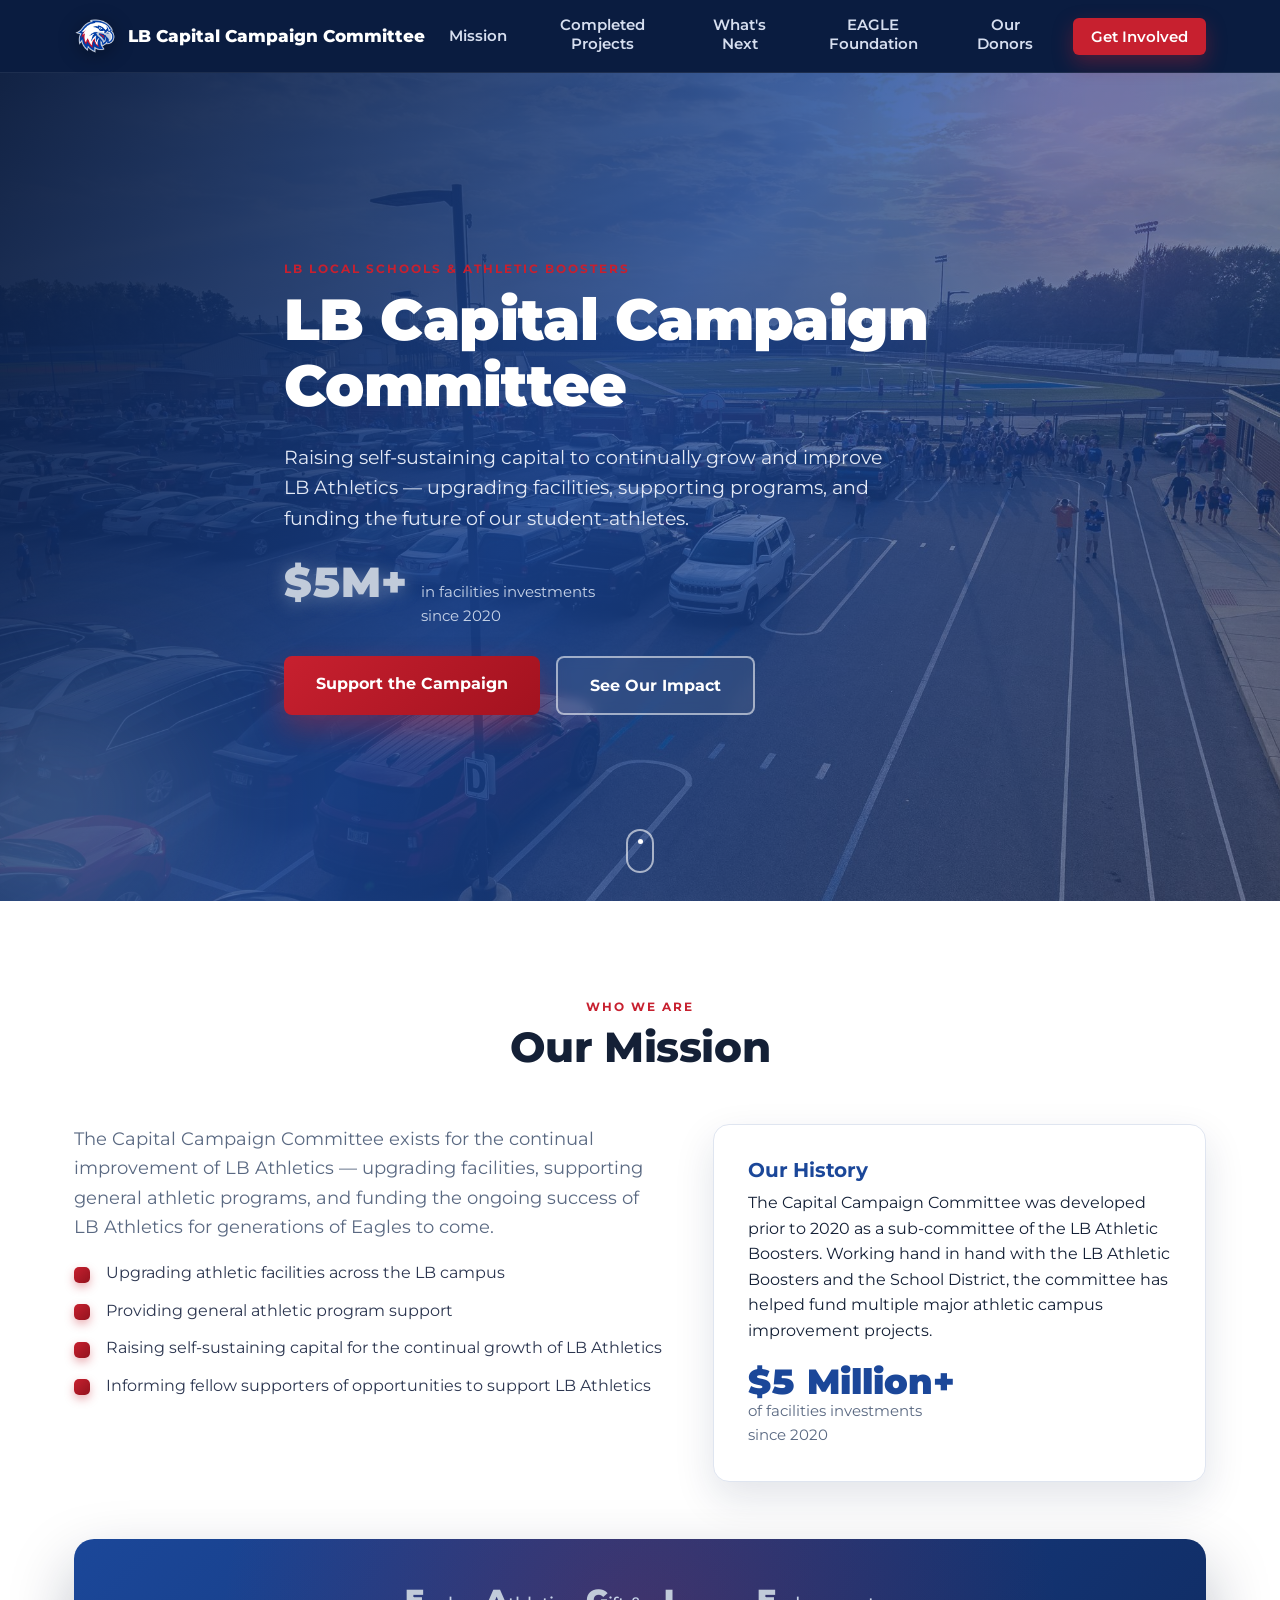
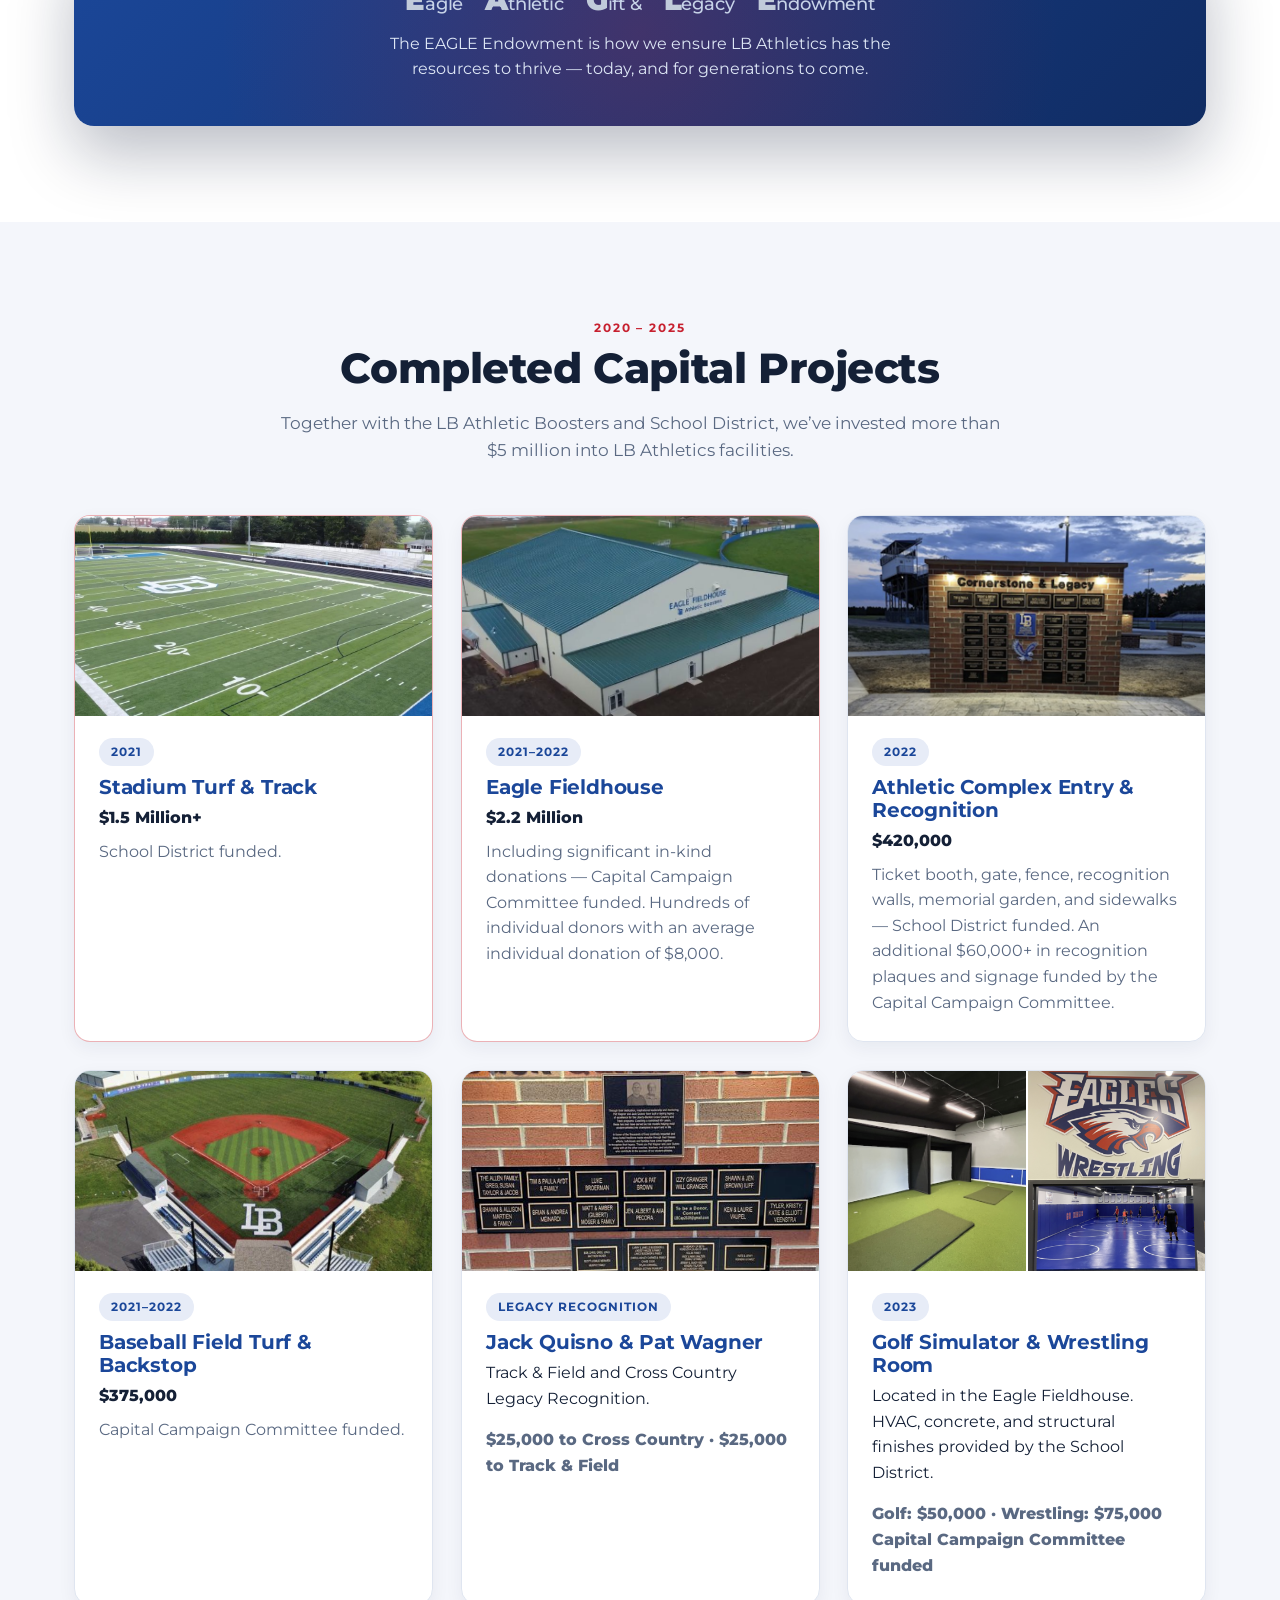
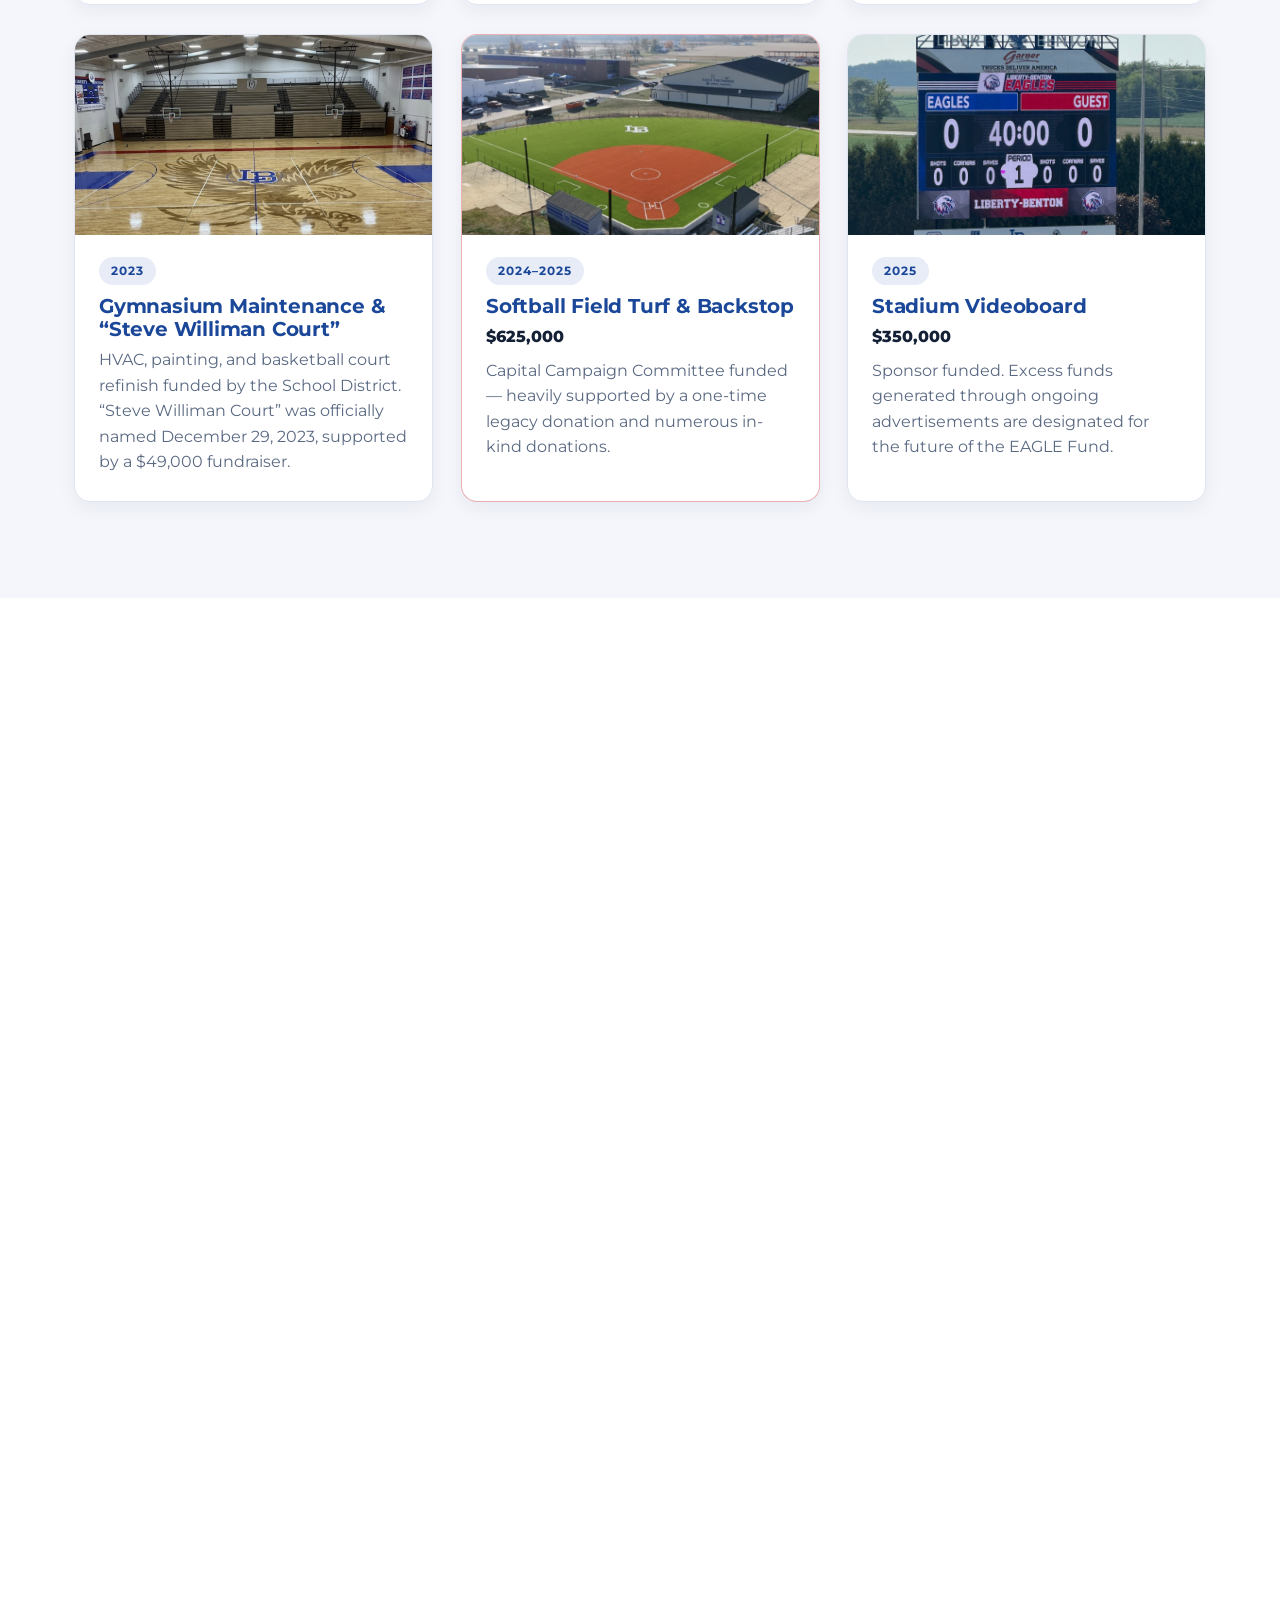
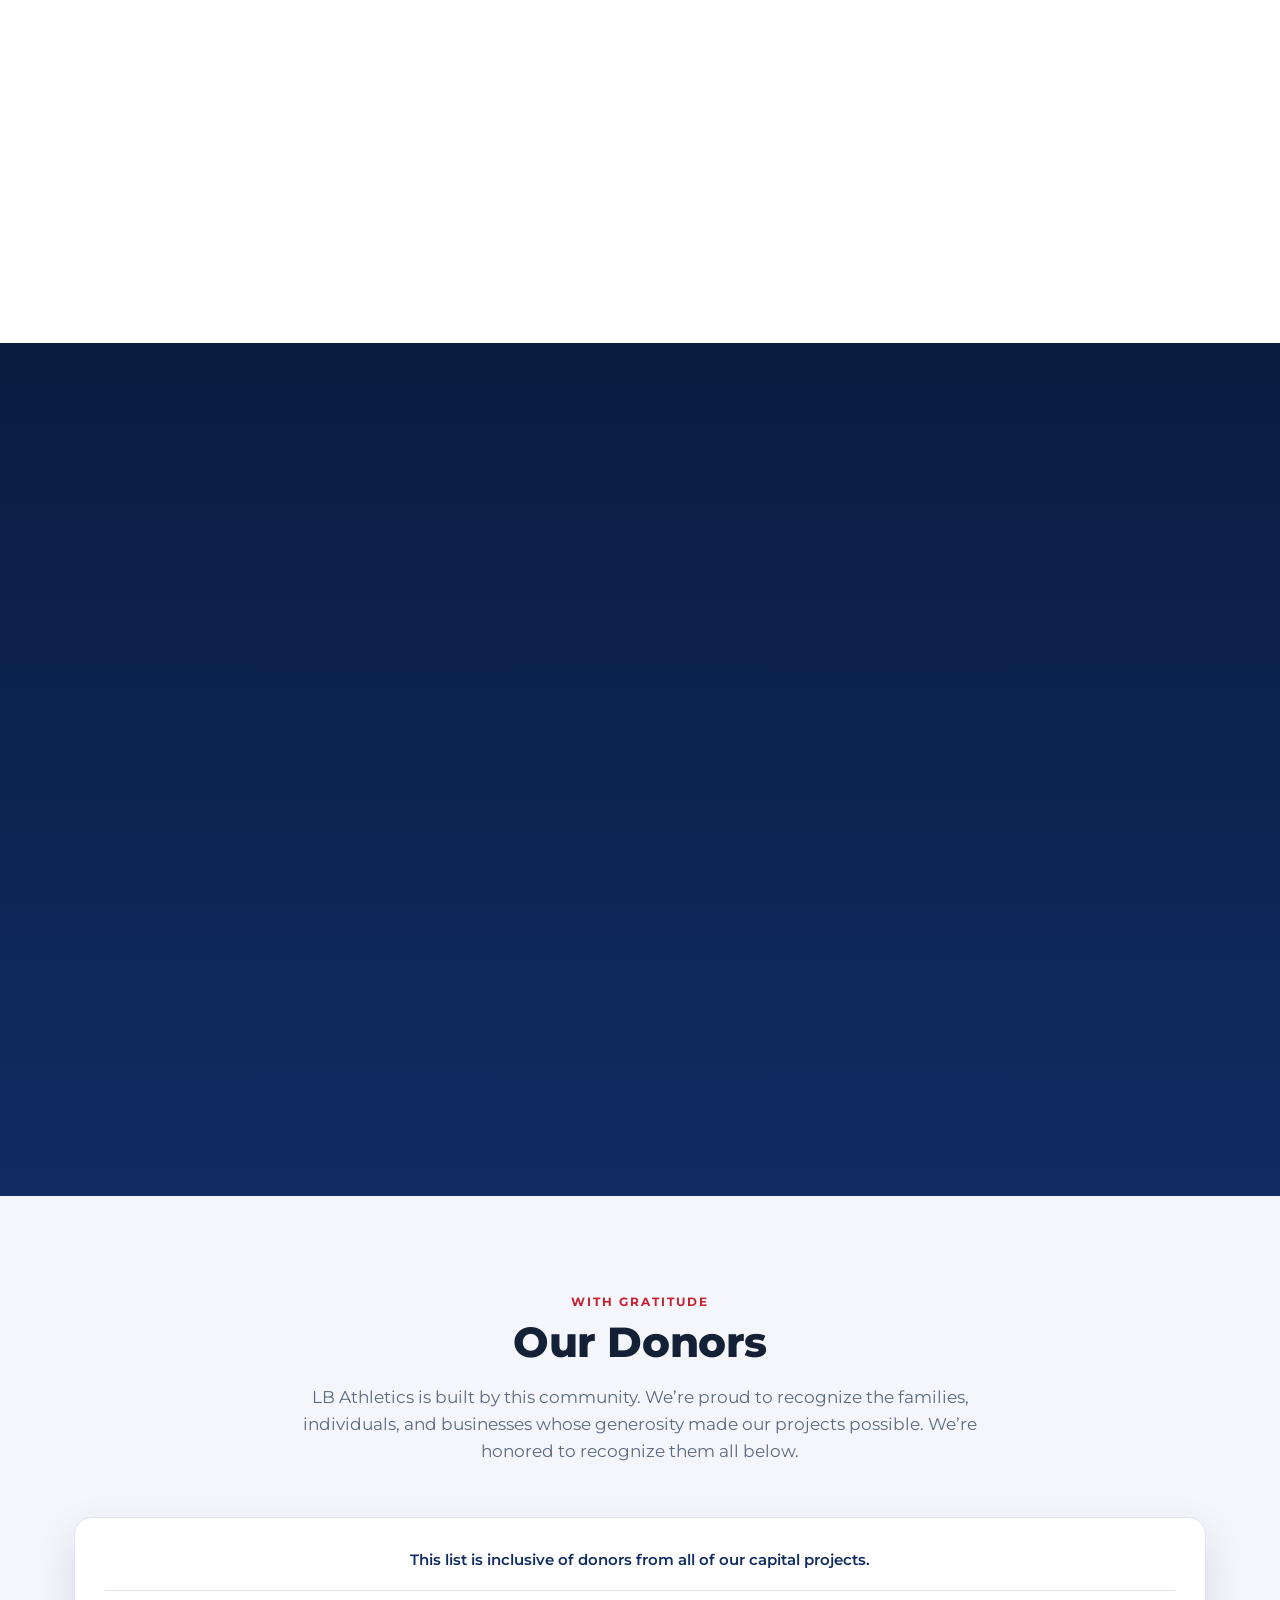
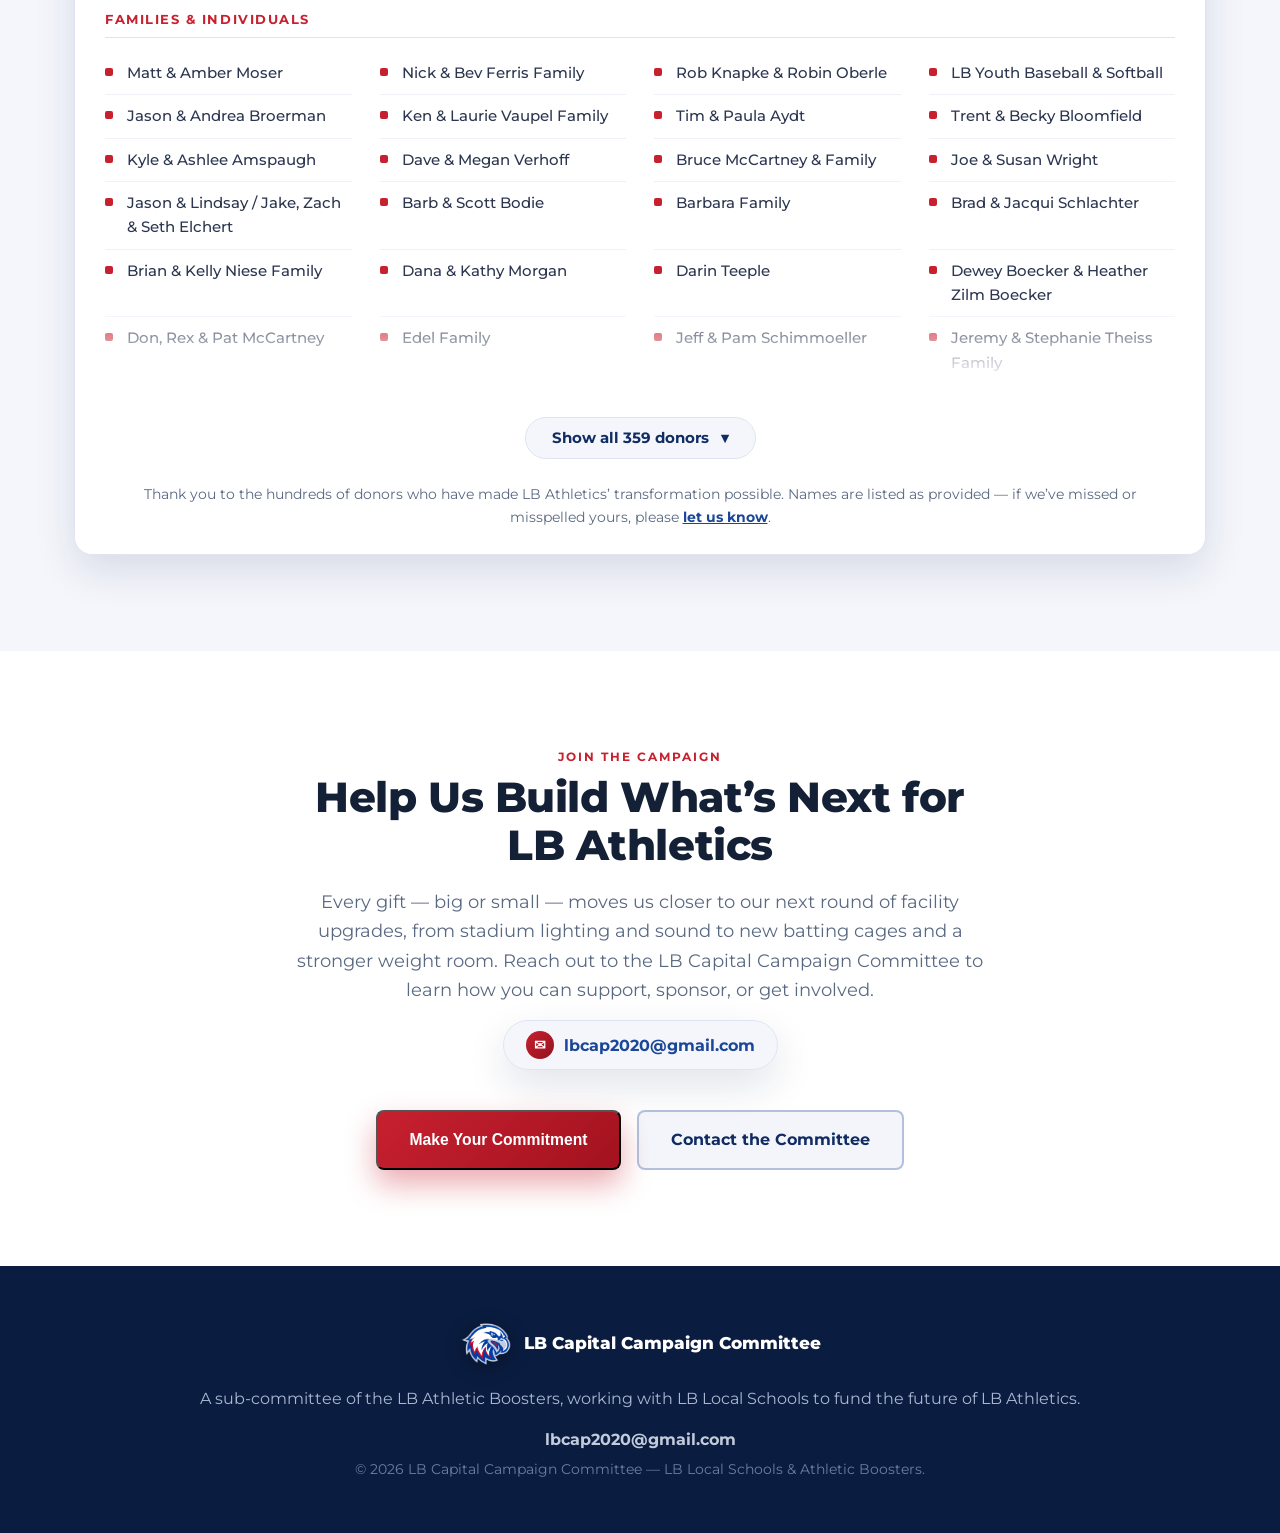
==== index.html @ 82980740 "Harden: scroll-reveal is now progressive enhancement (visible without JS via .js-class gate); footer" ====
<!DOCTYPE html>
<html lang="en">
<head>
<meta charset="UTF-8">
<meta name="viewport" content="width=device-width, initial-scale=1.0">
<script>document.documentElement.classList.add('js');</script>
<title>LB Capital Campaigns</title>
<meta name="description" content="Raising capital to grow and improve LB Athletics — facilities, programs, and the future of our student-athletes. $5M+ invested since 2020.">
<meta name="application-name" content="LB Capital Campaigns">
<!-- Open Graph (link previews: iMessage, Facebook, LinkedIn) -->
<meta property="og:type" content="website">
<meta property="og:site_name" content="LB Capital Campaigns">
<meta property="og:title" content="LB Capital Campaigns">
<meta property="og:description" content="Raising capital to grow and improve LB Athletics — facilities, programs, and the future of our student-athletes. $5M+ invested since 2020.">
<meta property="og:url" content="https://lbcapitalcampaigns.org/">
<meta property="og:image" content="https://lbcapitalcampaigns.org/assets/images/hero-banner.jpg">
<!-- Twitter / X -->
<meta name="twitter:card" content="summary_large_image">
<meta name="twitter:title" content="LB Capital Campaigns">
<meta name="twitter:description" content="Raising capital to grow and improve LB Athletics — facilities, programs, and the future of our student-athletes. $5M+ invested since 2020.">
<meta name="twitter:image" content="https://lbcapitalcampaigns.org/assets/images/hero-banner.jpg">
<link rel="icon" href="/favicon.ico?v=2" sizes="any">
<link rel="icon" type="image/png" sizes="48x48" href="/favicon-48.png?v=2">
<link rel="icon" type="image/png" sizes="32x32" href="/favicon-32.png?v=2">
<link rel="icon" type="image/png" sizes="16x16" href="/favicon-16.png?v=2">
<link rel="apple-touch-icon" href="/apple-touch-icon.png?v=2">
<link rel="preconnect" href="https://fonts.googleapis.com">
<link rel="preconnect" href="https://fonts.gstatic.com" crossorigin>
<link href="https://fonts.googleapis.com/css2?family=Montserrat:ital,wght@0,400;0,500;0,600;0,700;0,800;0,900;1,500&display=swap" rel="stylesheet">
<link rel="preload" as="image" href="assets/images/hero-banner.jpg">
<link rel="stylesheet" href="assets/css/style.css?v=27">
</head>
<body>

<header class="site-header">
  <div class="container header-inner">
    <a href="#top" class="brand">
      <img src="assets/images/lb-logo.png" alt="LB Eagles logo" class="brand-logo">
      <span class="brand-text">LB Capital Campaign Committee</span>
    </a>
    <nav class="main-nav">
      <button class="nav-toggle" id="navToggle" aria-label="Toggle navigation" aria-expanded="false">
        <span></span><span></span><span></span>
      </button>
      <ul class="nav-list" id="navList">
        <li><a href="#mission">Mission</a></li>
        <li><a href="#projects">Completed Projects</a></li>
        <li><a href="#whats-next">What's Next</a></li>
        <li><a href="#eagle-foundation">EAGLE Foundation</a></li>
        <li><a href="#donors">Our Donors</a></li>
        <li><a href="#get-involved" class="btn-nav">Get Involved</a></li>
      </ul>
    </nav>
  </div>
</header>

<section class="hero" id="top">
  <div class="hero-media" id="heroMedia">
    <img src="assets/images/hero-banner.jpg" alt="Friday night lights — LB stadium and packed parking lot at sunset">
    <div class="hero-overlay"></div>
  </div>
  <div class="hero-orb orb-a" aria-hidden="true"></div>
  <div class="hero-orb orb-b" aria-hidden="true"></div>
  <div class="container hero-content">
    <p class="eyebrow">LB Local Schools &amp; Athletic Boosters</p>
    <h1>LB Capital Campaign Committee</h1>
    <p class="hero-lede">
      Raising self-sustaining capital to continually grow and improve LB Athletics &mdash;
      upgrading facilities, supporting programs, and funding the future of our student-athletes.
    </p>
    <div class="hero-stat">
      <span class="stat-number" data-count-to="5" data-prefix="$" data-suffix="M+">$0M+</span>
      <span class="stat-label">in facilities investments since 2020</span>
    </div>
    <div class="hero-actions">
      <a href="#get-involved" class="btn btn-primary">Support the Campaign</a>
      <a href="#projects" class="btn btn-ghost">See Our Impact</a>
    </div>
  </div>
  <a href="#mission" class="scroll-cue" aria-label="Scroll to learn more"><span></span></a>
</section>

<section class="section" id="mission">
  <div class="container">
    <div class="section-head" data-reveal>
      <p class="eyebrow">Who We Are</p>
      <h2>Our Mission</h2>
    </div>
    <div class="mission-grid">
      <div class="mission-text" data-reveal>
        <p class="lede">
          The Capital Campaign Committee exists for the continual improvement of LB Athletics &mdash;
          upgrading facilities, supporting general athletic programs, and funding the ongoing success
          of LB Athletics for generations of Eagles to come.
        </p>
        <ul class="check-list">
          <li>Upgrading athletic facilities across the LB campus</li>
          <li>Providing general athletic program support</li>
          <li>Raising self-sustaining capital for the continual growth of LB Athletics</li>
          <li>Informing fellow supporters of opportunities to support LB Athletics</li>
        </ul>
      </div>
      <div class="mission-history tilt" data-reveal data-reveal-delay="120">
        <h3>Our History</h3>
        <p>
          The Capital Campaign Committee was developed prior to 2020 as a sub-committee of the
          LB Athletic Boosters. Working hand in hand with the LB Athletic Boosters and the School
          District, the committee has helped fund multiple major athletic campus improvement projects.
        </p>
        <div class="history-stat">
          <span class="stat-number" data-count-to="5" data-prefix="$" data-suffix=" Million+">$0 Million+</span>
          <span class="stat-label">of facilities investments since 2020</span>
        </div>
      </div>
    </div>

    <div class="eagle-banner" data-reveal>
      <h3 class="eagle-acronym">
        <span><strong>E</strong>agle</span>
        <span><strong>A</strong>thletic</span>
        <span><strong>G</strong>ift &amp;</span>
        <span><strong>L</strong>egacy</span>
        <span><strong>E</strong>ndowment</span>
      </h3>
      <p>The EAGLE Endowment is how we ensure LB Athletics has the resources to thrive &mdash; today, and for generations to come.</p>
    </div>
  </div>
</section>

<section class="section section-alt" id="projects">
  <div class="container">
    <div class="section-head" data-reveal>
      <p class="eyebrow">2020 &ndash; 2025</p>
      <h2>Completed Capital Projects</h2>
      <p class="section-sub">Together with the LB Athletic Boosters and School District, we&rsquo;ve invested more than $5 million into LB Athletics facilities.</p>
    </div>

    <div class="project-grid">

      <article class="project-card featured tilt" data-reveal>
        <div class="project-media"><img loading="lazy" src="assets/images/stadium-turf-web.jpg" alt="LB Stadium turf and track"></div>
        <div class="project-body">
          <span class="project-year">2021</span>
          <h3>Stadium Turf &amp; Track</h3>
          <p class="project-amount">$1.5 Million+</p>
          <p>School District funded.</p>
        </div>
      </article>

      <article class="project-card featured tilt" data-reveal>
        <div class="project-media"><img loading="lazy" src="assets/images/fieldhouse-web.jpg" alt="Eagle Fieldhouse exterior"></div>
        <div class="project-body">
          <span class="project-year">2021&ndash;2022</span>
          <h3>Eagle Fieldhouse</h3>
          <p class="project-amount">$2.2 Million</p>
          <p>Including significant in-kind donations &mdash; Capital Campaign Committee funded. Hundreds of individual donors with an average individual donation of $8,000.</p>
        </div>
      </article>

      <article class="project-card tilt" data-reveal>
        <div class="project-media"><img loading="lazy" src="assets/images/Donor%20recognition%20wall.png" alt="Athletic complex recognition walls"></div>
        <div class="project-body">
          <span class="project-year">2022</span>
          <h3>Athletic Complex Entry &amp; Recognition</h3>
          <p class="project-amount">$420,000</p>
          <p>Ticket booth, gate, fence, recognition walls, memorial garden, and sidewalks &mdash; School District funded. An additional $60,000+ in recognition plaques and signage funded by the Capital Campaign Committee.</p>
        </div>
      </article>

      <article class="project-card tilt" data-reveal>
        <div class="project-media"><img loading="lazy" src="assets/images/Baseball%20field%20turf%20and%20backstop.png" alt="Turf baseball field and backstop"></div>
        <div class="project-body">
          <span class="project-year">2021&ndash;2022</span>
          <h3>Baseball Field Turf &amp; Backstop</h3>
          <p class="project-amount">$375,000</p>
          <p>Capital Campaign Committee funded.</p>
        </div>
      </article>

      <article class="project-card tilt" data-reveal>
        <div class="project-media"><img loading="lazy" src="assets/images/Pat%20Wagner-Jack%20Quisno%20Legacy.jpg" alt="Jack Quisno and Pat Wagner recognition wall"></div>
        <div class="project-body">
          <span class="project-year">Legacy Recognition</span>
          <h3>Jack Quisno &amp; Pat Wagner</h3>
          <p>Track &amp; Field and Cross Country Legacy Recognition.</p>
          <p class="project-amount">$25,000 to Cross Country &middot; $25,000 to Track &amp; Field</p>
        </div>
      </article>

      <article class="project-card tilt" data-reveal>
        <div class="project-media split">
          <img loading="lazy" src="assets/images/Golf%20Simulator.png" alt="Golf simulator space">
          <img loading="lazy" src="assets/images/Wrestling%20Room.png" alt="Wrestling room space">
        </div>
        <div class="project-body">
          <span class="project-year">2023</span>
          <h3>Golf Simulator &amp; Wrestling Room</h3>
          <p>Located in the Eagle Fieldhouse. HVAC, concrete, and structural finishes provided by the School District.</p>
          <p class="project-amount">Golf: $50,000 &middot; Wrestling: $75,000<br>Capital Campaign Committee funded</p>
        </div>
      </article>

      <article class="project-card tilt" data-reveal>
        <div class="project-media"><img loading="lazy" src="assets/images/Steve%20Williman%20Court%20Refinished.png" alt="Gymnasium with refinished Steve Williman Court"></div>
        <div class="project-body">
          <span class="project-year">2023</span>
          <h3>Gymnasium Maintenance &amp; &ldquo;Steve Williman Court&rdquo;</h3>
          <p>HVAC, painting, and basketball court refinish funded by the School District. &ldquo;Steve Williman Court&rdquo; was officially named December 29, 2023, supported by a $49,000 fundraiser.</p>
        </div>
      </article>

      <article class="project-card featured tilt" data-reveal>
        <div class="project-media"><img loading="lazy" src="assets/images/Softball%20field%20turf%20and%20backstop.png" alt="Softball field with new turf and backstop"></div>
        <div class="project-body">
          <span class="project-year">2024&ndash;2025</span>
          <h3>Softball Field Turf &amp; Backstop</h3>
          <p class="project-amount">$625,000</p>
          <p>Capital Campaign Committee funded &mdash; heavily supported by a one-time legacy donation and numerous in-kind donations.</p>
        </div>
      </article>

      <article class="project-card tilt" data-reveal>
        <div class="project-media"><img loading="lazy" src="assets/images/Scoreboard.jpeg" alt="LB stadium videoboard scoreboard"></div>
        <div class="project-body">
          <span class="project-year">2025</span>
          <h3>Stadium Videoboard</h3>
          <p class="project-amount">$350,000</p>
          <p>Sponsor funded. Excess funds generated through ongoing advertisements are designated for the future of the EAGLE Fund.</p>
        </div>
      </article>

    </div>
  </div>
</section>

<section class="section" id="whats-next">
  <div class="container">
    <div class="section-head" data-reveal>
      <p class="eyebrow">Capital Campaign 2026</p>
      <h2>What&rsquo;s Next?</h2>
      <p class="section-sub">Our work is far from finished. Here&rsquo;s where we&rsquo;re focused next &mdash; and where your support is needed most.</p>
    </div>

    <!--
      ===== CAPITAL CAMPAIGN 2026 PROGRESS THERMOMETER =====
      UPDATE THESE TWO NUMBERS as the campaign progresses:
        • data-count-to  on .progress-amount  = dollars raised so far
        • data-goal      on .campaign-progress = total Capital Campaign 2026 goal
      The bar fill and percentage update automatically from these two values.
      (Current "raised" figure below is a PLACEHOLDER — replace with your real total.)
    -->
    <div class="campaign-progress" data-reveal data-goal="600000">
      <div class="progress-head">
        <div class="progress-raised">
          <span class="progress-amount stat-number" data-count-to="100000" data-prefix="$">$100,000</span>
          <span class="progress-raised-label">commitments toward Capital Campaign 2026</span>
        </div>
        <div class="progress-goal">
          <span class="progress-goal-amount">$600,000+</span>
          <span class="progress-goal-label">total 2026 goal</span>
        </div>
      </div>
      <div class="progress-track" role="img" aria-label="Campaign fundraising progress">
        <div class="progress-fill" data-progress-fill>
          <span class="progress-percent">0%</span>
        </div>
      </div>
      <p class="progress-note">Every gift moves the needle. Help us reach 100% and bring all six Capital Campaign 2026 projects to life.</p>
    </div>

    <div class="next-grid">
      <article class="next-card tilt lights-card" data-reveal>
        <h3>Stadium LED Lighting</h3>
        <p class="next-when">Targeted Fall 2027</p>
        <p class="project-amount">$250,000</p>
        <ul>
          <li>Brings LB up to Ohio light-level standards (from ~19 FC to ~50 FC)</li>
          <li>Remote control access with scheduling</li>
          <li>Dynamic lighting effects</li>
        </ul>
        <a href="https://drive.google.com/file/d/1fnV_oVNIhXx6nbU7UyN0uQeNcMB6Eitx/view?usp=sharing" class="video-link" target="_blank" rel="noopener">
          <span class="video-link-icon" aria-hidden="true">&#9658;</span> See what the new lights will look like
        </a>
      </article>

      <article class="next-card tilt sound-card" data-reveal>
        <span class="sound-hint" aria-hidden="true" title="Click to hear our fight song">
          <svg viewBox="0 0 24 24"><path fill="currentColor" d="M3 9v6h4l5 5V4L7 9H3zm13.5 3a4.5 4.5 0 0 0-2.5-4.03v8.06A4.5 4.5 0 0 0 16.5 12zM14 3.23v2.06a7 7 0 0 1 0 13.42v2.06a9 9 0 0 0 0-17.54z"/></svg>
        </span>
        <h3>Stadium Sound Upgrade</h3>
        <p class="next-when">Targeted Fall 2026</p>
        <p class="project-amount">$45,000</p>
        <ul>
          <li>Improved clarity and intelligibility</li>
          <li>An improved atmosphere you can feel</li>
          <li>Ability to connect to the speaker system from the field</li>
        </ul>
        <audio class="sound-audio" preload="metadata" src="assets/audio/fight-song-go-big-blue.m4a#t=3.5"></audio>
      </article>

      <article class="next-card tilt" data-reveal>
        <h3>Field House Batting Cage</h3>
        <p class="next-when">Targeted Winter 2026</p>
        <p class="project-amount">$50,000</p>
        <ul>
          <li>On-Deck Sports &ldquo;Black Widow&rdquo; system</li>
          <li>$43,000 for cage materials and installation</li>
          <li>$7,000 budgeted for electric service</li>
        </ul>
      </article>

      <article class="next-card tilt" data-reveal>
        <h3>Outdoor Batting Cage</h3>
        <p class="next-when">Targeted Spring 2027</p>
        <p class="project-amount">$50,000</p>
        <ul>
          <li>Double or triple cage design under development</li>
          <li>Roof and wind protection</li>
          <li>Replaces the current out-of-date single cage</li>
        </ul>
      </article>

      <article class="next-card tilt" data-reveal>
        <h3>Weight Room Equipment &amp; Expansion</h3>
        <p class="next-when">Coming soon</p>
        <p class="project-amount">$200,000+</p>
        <p>A full equipment refresh and expansion of the weight room.</p>
        <a href="https://drive.google.com/file/d/114Nm6Exj0EuwKsmcNdjoQO_hcglCFgH_/view?usp=sharing" class="video-link" target="_blank" rel="noopener">
          <span class="video-link-icon" aria-hidden="true">&#9658;</span> See the weight room remodel
        </a>
      </article>

      <article class="next-card tilt" data-reveal>
        <h3>Additional Priorities</h3>
        <ul>
          <li>Joint school project &mdash; baseball/softball batting cage repair &amp; addition (TBD)</li>
          <li>EAGLE Foundation donation &mdash; $50,000</li>
          <li>EAGLE Foundation formalization and governance</li>
        </ul>
      </article>
    </div>
  </div>
</section>

<section class="section section-dark" id="eagle-foundation">
  <div class="container">
    <div class="section-head light" data-reveal>
      <p class="eyebrow">Looking Ahead</p>
      <h2>The EAGLE Foundation</h2>
      <p class="section-sub">Eagle Athletic Gift &amp; Legacy Endowment</p>
    </div>

    <!-- EAGLE Foundation total — update data-count-to (number only) as it grows -->
    <div class="foundation-stat" data-reveal>
      <span class="stat-number" data-count-to="75" data-prefix="$" data-suffix="K+">$0K+</span>
      <span class="stat-label">in existing commitments &amp; cash &mdash; and growing</span>
    </div>

    <div class="foundation-grid">
      <div class="foundation-card tilt" data-reveal>
        <h3>Proposed Guidelines &amp; Regulations</h3>
        <p>
          As the Capital Campaign Committee looks to the future, we&rsquo;re working to formalize the
          EAGLE Foundation with clear guidelines, regulations, and governance &mdash; ensuring funds raised
          today create a self-sustaining endowment that supports LB Athletics for generations to come.
        </p>
      </div>
      <div class="foundation-card tilt" data-reveal data-reveal-delay="120">
        <h3>Next Steps in 2026</h3>
        <ul class="check-list light">
          <li>Formalize EAGLE Foundation governance and structure</li>
          <li>Establish a $50,000 founding donation to the EAGLE Foundation</li>
          <li>Direct future Stadium Videoboard advertising proceeds to the EAGLE Fund</li>
          <li>Continue informing supporters of opportunities to give</li>
        </ul>
      </div>
    </div>
  </div>
</section>

<section class="section section-alt" id="donors">
  <div class="container">
    <div class="section-head" data-reveal>
      <p class="eyebrow">With Gratitude</p>
      <h2>Our Donors</h2>
      <p class="section-sub">LB Athletics is built by this community. We&rsquo;re proud to recognize the families, individuals, and businesses whose generosity made our projects possible. We&rsquo;re honored to recognize them all below.</p>
    </div>

    <div class="donor-wall" data-reveal>
      <p class="donor-note">This list is inclusive of donors from all of our capital projects.</p>
      <div class="donor-list-wrap">
        <h3 class="donor-group-head">Families &amp; Individuals</h3>
        <ul class="donor-list">
          <li>Matt &amp; Amber Moser</li>
          <li>Nick &amp; Bev Ferris Family</li>
          <li>Rob Knapke &amp; Robin Oberle</li>
          <li>LB Youth Baseball &amp; Softball</li>
          <li>Jason &amp; Andrea Broerman</li>
          <li>Ken &amp; Laurie Vaupel Family</li>
          <li>Tim &amp; Paula Aydt</li>
          <li>Trent &amp; Becky Bloomfield</li>
          <li>Kyle &amp; Ashlee Amspaugh</li>
          <li>Dave &amp; Megan Verhoff</li>
          <li>Bruce McCartney &amp; Family</li>
          <li>Joe &amp; Susan Wright</li>
          <li>Jason &amp; Lindsay / Jake, Zach &amp; Seth Elchert</li>
          <li>Barb &amp; Scott Bodie</li>
          <li>Barbara Family</li>
          <li>Brad &amp; Jacqui Schlachter</li>
          <li>Brian &amp; Kelly Niese Family</li>
          <li>Dana &amp; Kathy Morgan</li>
          <li>Darin Teeple</li>
          <li>Dewey Boecker &amp; Heather Zilm Boecker</li>
          <li>Don, Rex &amp; Pat McCartney</li>
          <li>Edel Family</li>
          <li>Jeff &amp; Pam Schimmoeller</li>
          <li>Jeremy &amp; Stephanie Theiss Family</li>
          <li>Jim &amp; Kris / Brandon, Austin, Chelsea &amp; Lindsay May</li>
          <li>Jim &amp; Laurie Wilkins</li>
          <li>Shawn &amp; Michelle Beucler</li>
          <li>Stan, Shelley &amp; Jenna Dajczak</li>
          <li>The Zuercher Family (Adam, Amy, Avery, Nyla &amp; Jax)</li>
          <li>Wade Verhoff &amp; Family</li>
          <li>Trevor &amp; Nikki Gillig</li>
          <li>Erin Brzezinski</li>
          <li>Bob &amp; Allison Coldren</li>
          <li>John &amp; Kelly Erdeljac</li>
          <li>Lance &amp; Jean Cunningham</li>
          <li>Bruce &amp; Tracy Warnecke</li>
          <li>Chad &amp; Alisa Marzec</li>
          <li>Deron &amp; Tabitha Steinman</li>
          <li>Eric &amp; Sarah Steinman</li>
          <li>Jack &amp; Pat Brown</li>
          <li>Shawn &amp; Jen Iliff</li>
          <li>The Hiss Family</li>
          <li>Dennis &amp; Molly Mendenhall &amp; Family</li>
          <li>Doug &amp; Kelly Hiegel</li>
          <li>Buttermore Family</li>
          <li>Travis &amp; Jennifer Knight</li>
          <li>The Wages Family</li>
          <li>Abe &amp; Heagan Sparling</li>
          <li>Matt Kochheiser</li>
          <li>Paul &amp; Kelsey Witte</li>
          <li>Nate &amp; Chelsea Aydt</li>
          <li>Chris &amp; Christine McDaniel</li>
          <li>Hubbuch Family</li>
          <li>Marc &amp; Kelcey Krauss</li>
          <li>AJ &amp; Heather Granger</li>
          <li>Andrew &amp; Katie Thieman</li>
          <li>Andy &amp; Latanya Modd</li>
          <li>Ballinger Family</li>
          <li>Blaine &amp; Anne Wells</li>
          <li>Brad &amp; Nikki Martin</li>
          <li>Brad &amp; Val Johnson</li>
          <li>Brad Doolittle &amp; Jamie Kominek</li>
          <li>Brett &amp; Kelli Gleydura</li>
          <li>Brian &amp; Michelle Gaerke</li>
          <li>Brylee &amp; Maddox Schroeder</li>
          <li>Chad &amp; April Lieb</li>
          <li>Chad &amp; Missy Moore</li>
          <li>Cory &amp; Libby Spino</li>
          <li>Eric &amp; Jennifer Swaisgood</li>
          <li>Gary &amp; Melissa Lieb</li>
          <li>Greg &amp; Susan Allen</li>
          <li>Jeff &amp; Brenda Birkemeier</li>
          <li>Jeff &amp; Heather Gebhardt</li>
          <li>Jeremy &amp; Sandy Recker</li>
          <li>Jerry &amp; Susan Kern</li>
          <li>Jim &amp; Sara Tomlinson Family</li>
          <li>Joe &amp; Maegan Alexander Family</li>
          <li>Jon Korn</li>
          <li>Josh &amp; Stephanie Robb</li>
          <li>Keith &amp; Pam Ferris</li>
          <li>Ken &amp; Kathy Musselman</li>
          <li>Kevin &amp; Nancy Hall</li>
          <li>LB Wrestling Family</li>
          <li>Lyla &amp; Ella Hollopeter</li>
          <li>Mark Kowalski</li>
          <li>Matt &amp; Beverly Robb</li>
          <li>Mike &amp; Lauren Packey</li>
          <li>Nealis Family</li>
          <li>Nicholas &amp; Brittany Moore</li>
          <li>Nick, Tiffany, Paige &amp; Tobin Pottkotter</li>
          <li>Paul &amp; Tina Martin</li>
          <li>Steve &amp; Corri Miller</li>
          <li>Steve &amp; Teresa Irwin</li>
          <li>The Meadows Family</li>
          <li>The Slezak Family</li>
          <li>Tim &amp; Brandi Laurita</li>
          <li>Tom &amp; Karen Laderach</li>
          <li>Steve &amp; Marty Williman</li>
          <li>Chuck Radabaugh</li>
          <li>Matt &amp; Ann Rader</li>
          <li>Ben Ruetz</li>
          <li>Cailin Schimmoeller</li>
          <li>Jason &amp; Tori Durliat</li>
          <li>Kyle &amp; Jill Leatherman</li>
          <li>Scott Snapp</li>
          <li>Terry Martin</li>
          <li>Timothy Hochstettler</li>
          <li>Scott &amp; Carrie Arnold</li>
          <li>Eric &amp; Tricia Valasek</li>
          <li>James Mace</li>
          <li>Mike &amp; Jaime Hanni-Wells</li>
          <li>Aaron &amp; Kelly Troyer</li>
          <li>Aaron Dietsch</li>
          <li>Alvin &amp; Anjie Trusty</li>
          <li>Andy &amp; Britt Melton</li>
          <li>Andy, Nikki, Carter &amp; Camryn Oswalt</li>
          <li>Beeman Family</li>
          <li>Ben &amp; Kim Gerken</li>
          <li>Bob Wittenmyer</li>
          <li>Bob, Darla &amp; Nick Burns</li>
          <li>Brad &amp; Erica Bickhart</li>
          <li>Brian &amp; Brenda Planz</li>
          <li>Brian &amp; Martha Davis and Family</li>
          <li>Brittany Knippen</li>
          <li>Brock &amp; Abby Roberts</li>
          <li>Bruce &amp; Chris Heck</li>
          <li>Bruce &amp; Julie Bame</li>
          <li>Bruce &amp; Tricia Otley</li>
          <li>Bruce Depinet</li>
          <li>Bryan &amp; Jennie Hammond</li>
          <li>Courtney Crawford</li>
          <li>Dan &amp; Cindy Irwin</li>
          <li>Darryl &amp; Leta Somerville</li>
          <li>Dave &amp; Colleen Foley</li>
          <li>Dave &amp; Jennifer Dillon</li>
          <li>Dave &amp; Jodi DiRe</li>
          <li>Dennis &amp; Irene Recker</li>
          <li>Doug &amp; Crystal Barnes</li>
          <li>Doug &amp; Denise Beach</li>
          <li>Doug &amp; Rebecca Jenkins</li>
          <li>Dr. Thomas Mount</li>
          <li>Dunbar Family</li>
          <li>Eric &amp; Lisa Reider</li>
          <li>Eric &amp; Rachael Helms</li>
          <li>Gar &amp; Kristy Deeter</li>
          <li>Greg &amp; Shawn Spiess</li>
          <li>Hubie Bartlett</li>
          <li>In Memory of Neil Schnipke</li>
          <li>Jamie Harpst</li>
          <li>Jasen &amp; Jessica Cairns</li>
          <li>Jeff &amp; Julie Todd</li>
          <li>Jeff &amp; Laura Rickenbacher</li>
          <li>Jobe &amp; Mindy Kissel</li>
          <li>Joel Kramer</li>
          <li>John &amp; Brie Lemire</li>
          <li>John &amp; Linda Smith</li>
          <li>John &amp; Stacey Gonda</li>
          <li>Josh &amp; Lisa Houck</li>
          <li>Justin &amp; Eve Gray</li>
          <li>Kevin &amp; Jamie Geise</li>
          <li>Larry &amp; Erin Price</li>
          <li>Mark &amp; Anna Reindel</li>
          <li>Mark &amp; Cindy Pagano</li>
          <li>Mark Badertscher</li>
          <li>Matt &amp; Pam Ogden</li>
          <li>Miguel &amp; Rebecca Padron</li>
          <li>Nate &amp; Heidi Irwin</li>
          <li>Paul &amp; Jodi Pape</li>
          <li>Paul &amp; Megan Davies</li>
          <li>Pete Rethorn</li>
          <li>Randall Roberts</li>
          <li>Randy &amp; Amy Teders</li>
          <li>Rioch Family</li>
          <li>Rob &amp; Bethany Moden</li>
          <li>Rod &amp; Tammy Maas</li>
          <li>Scott &amp; Angie Garlock</li>
          <li>Scott &amp; Natalie Clark</li>
          <li>Shawn, Kendra &amp; Kaden Fultz</li>
          <li>Steve Benson</li>
          <li>Sydney, Seth &amp; Shane Lasiter</li>
          <li>Terry &amp; Heidi Jolliff</li>
          <li>The Austermiller Family</li>
          <li>The Cates Family</li>
          <li>Tim &amp; Lori Nichols</li>
          <li>Tim &amp; Shannon DeCooman</li>
          <li>Tim &amp; Shelley Hooper</li>
          <li>Todd &amp; Jackie Noirot Family</li>
          <li>Trevor &amp; Lauren Von Sossan</li>
          <li>Tyler &amp; Kristi Veenstra</li>
          <li>Aaron Schaub</li>
          <li>Adam &amp; Felicia Knepper</li>
          <li>Amanda Schimmoeller</li>
          <li>Kirk Gominger</li>
          <li>Sharon Kruse</li>
          <li>Paul Shook</li>
          <li>Stephanie Tolland</li>
          <li>Corey Greer</li>
          <li>Ian Koger</li>
          <li>Jared Radabaugh</li>
          <li>Bill Mead</li>
          <li>Adam Smith</li>
          <li>Andy Fisher</li>
          <li>Arnott Family</li>
          <li>Aven Okran and Casen Hottinger</li>
          <li>Bates Family</li>
          <li>Berger Family</li>
          <li>Bill &amp; Stacy Pickett Family</li>
          <li>Blake &amp; Molly Mealer</li>
          <li>Bob, Chris, Greg, Jon &amp; Matthew Ricker</li>
          <li>Bobby Musselman</li>
          <li>Brad &amp; Mary Britton</li>
          <li>Brady Hoane Family</li>
          <li>Brenda &amp; Ethan Frankart</li>
          <li>Brett &amp; Brynn Pasche</li>
          <li>Brian &amp; Andrea Meinardi</li>
          <li>Brian &amp; Mary Kay King</li>
          <li>Brian &amp; Taya Hyde</li>
          <li>Charles and Kim Stumpp</li>
          <li>Chase Berry</li>
          <li>Chase Cook</li>
          <li>Chris &amp; Ashley Cairnes &amp; Family</li>
          <li>Chris &amp; Kelly Erford &amp; Family</li>
          <li>Chris &amp; Nicole Alexander</li>
          <li>Collin, Brandon, &amp; Madison Gaerke</li>
          <li>Copus Family</li>
          <li>Cory England</li>
          <li>Cramer Family</li>
          <li>Dave &amp; Nancy Wallace</li>
          <li>Dave Nealy</li>
          <li>David &amp; Becca Shivers</li>
          <li>David Moorhead Family</li>
          <li>David Tolford</li>
          <li>Denny, TJ &amp; Derek Recker</li>
          <li>Doug Donaldson</li>
          <li>Doug and Mary Coldren</li>
          <li>Dru Baker</li>
          <li>Dukes Family</li>
          <li>Dylan Cornwell</li>
          <li>Eisentrager Family</li>
          <li>Erik &amp; Stephanie Meyer-Thompson &amp; Family</li>
          <li>Erin Horne</li>
          <li>Fennig Family</li>
          <li>Foos Family</li>
          <li>Graham Wright</li>
          <li>Greg, Jennia, Tyler and Rylee Knestrick</li>
          <li>Hillary Holmes</li>
          <li>Hirschy Family</li>
          <li>Izzy &amp; Will Granger</li>
          <li>Jack Quisno</li>
          <li>Jacob Kanable</li>
          <li>Jason Hoane Family</li>
          <li>Jeff, Natasha, Cameron &amp; Bethany Wappelhorst</li>
          <li>Jen, Albert, Ava Pecorda</li>
          <li>Jerry Garver</li>
          <li>Jerry, Jodi, Zach and Andi Garver</li>
          <li>Jessi, Barb and Dale Selhorst</li>
          <li>Jim Heller Family</li>
          <li>Joe &amp; Debbie Mihalik</li>
          <li>John &amp; Melissa Kern</li>
          <li>Josh &amp; Leanne Benson</li>
          <li>Julie Christiansen-Temple</li>
          <li>Kelly Urban</li>
          <li>Kendra Tolford</li>
          <li>Kent &amp; Kim Benson</li>
          <li>Kevin Urban</li>
          <li>Koenig Family</li>
          <li>Kolan Family</li>
          <li>LaReya Sum</li>
          <li>Lance Busdecker Family</li>
          <li>Larry &amp; Janelle Busdeker, Lindsey Hauzie &amp; Family, Lance Busdeker &amp; Family</li>
          <li>Lasiter Family</li>
          <li>Layne, Kathy &amp; Luke McDonald</li>
          <li>Luke Broeman</li>
          <li>Mark &amp; Kris Weihrauch</li>
          <li>Mark Marshall Family</li>
          <li>Mike &amp; Cindy Hoke Family</li>
          <li>Mike Miller</li>
          <li>Mitch Linhart</li>
          <li>Murphy Family</li>
          <li>Nate Weihrauch</li>
          <li>Nate and Jenny Hohman</li>
          <li>O'Donnell Family</li>
          <li>Ogborn Family</li>
          <li>Patrick and Hailey Wallace</li>
          <li>Paul Wayne</li>
          <li>Peplinski Family</li>
          <li>Ray Parmalee Family</li>
          <li>Reed Moorhead</li>
          <li>Rick &amp; Mary Garcia</li>
          <li>Rick Redd</li>
          <li>Roger &amp; Deb Benson</li>
          <li>Roger Darnall Family</li>
          <li>Ryan &amp; Miranda Morgan</li>
          <li>Ryan Burgess Family</li>
          <li>Ryan Courtney</li>
          <li>Ryan Geise</li>
          <li>Ryan Lieb</li>
          <li>Sabo Family</li>
          <li>Sam &amp; Devony Yates</li>
          <li>Samatha Martin</li>
          <li>Scott &amp; Emilie Meinardi</li>
          <li>Scott &amp; Jennifer Hehr</li>
          <li>Shawn &amp; Allison Martien &amp; Family</li>
          <li>St. Amour Family</li>
          <li>Stephanie Treece</li>
          <li>Steve Burgel</li>
          <li>Steve Darnall</li>
          <li>The Allen Family &mdash; Greg, Susan, Taylor &amp; Jacob</li>
          <li>Tim Horne</li>
          <li>Tom &amp; Barb Kochheiser</li>
          <li>Tony England Family</li>
          <li>Tuttle Family</li>
          <li>Wayne Welty</li>
          <li>Wes Hoane Family</li>
          <li>Weyer Family</li>
          <li>Will Poling</li>
          <li>Woods Family</li>
          <li>Zach Garver</li>
          <li>Zach Ruetz</li>
        </ul>
        <h3 class="donor-group-head">Business Sponsors</h3>
        <ul class="donor-list">
          <li>PBR Ohio</li>
          <li>Clouse House Golf</li>
          <li>Bell Stores</li>
          <li>Packrats</li>
          <li>Wadsworth/Warner Mechanical</li>
          <li>Midwest Tournament Factory</li>
          <li>Tawa Tree Mulch</li>
          <li>Advanced Drainage Systems</li>
          <li>Team Sports</li>
          <li>The Shelly Company</li>
          <li>Triple B Grain Farms</li>
          <li>Blanchard Valley Health</li>
          <li>Char Simons Realty</li>
          <li>Gillig Winery</li>
          <li>Grob</li>
          <li>Legacy Marble &amp; Granite</li>
          <li>Nysus</li>
          <li>Best One Tire</li>
          <li>Loan Depot</li>
          <li>Ridge &amp; Associates</li>
          <li>Z-Club</li>
          <li>Alpha Management</li>
          <li>Coko LLC</li>
          <li>Employer Match Anonymous</li>
          <li>NWO</li>
          <li>PT Link</li>
          <li>Wayne Homes</li>
          <li>Beacon Athletics</li>
          <li>Dougie Johns Pizza</li>
          <li>Farmers &amp; Merchants</li>
          <li>Findlay Implement</li>
          <li>McGuire &amp; Sons Trucking</li>
          <li>NOW</li>
          <li>Omni Feed &amp; Supply</li>
          <li>Toasted Yolk Cafe</li>
          <li>Boudro Wrestling</li>
          <li>Class of 2001</li>
          <li>Findlay Truck and RV</li>
          <li>LaRiche Chevrolet</li>
          <li>Lion&rsquo;s Share Company</li>
        </ul>
      </div>
      <button class="donor-toggle" type="button" hidden aria-expanded="false">
        <span class="donor-toggle-label">Show all donors</span>
        <span class="chev" aria-hidden="true">&#9662;</span>
      </button>

      <p class="donor-footnote">Thank you to the hundreds of donors who have made LB Athletics&rsquo; transformation possible. Names are listed as provided &mdash; if we&rsquo;ve missed or misspelled yours, please <a href="https://mail.google.com/mail/?view=cm&amp;fs=1&amp;to=lbcap2020@gmail.com&amp;su=Donor%20Recognition%20Update" target="_blank" rel="noopener">let us know</a>.</p>
    </div>
  </div>
</section>

<section class="section" id="get-involved">
  <div class="container get-involved-inner" data-reveal>
    <p class="eyebrow">Join the Campaign</p>
    <h2>Help Us Build What&rsquo;s Next for LB Athletics</h2>
    <p class="lede">
      Every gift &mdash; big or small &mdash; moves us closer to our next round of facility upgrades,
      from stadium lighting and sound to new batting cages and a stronger weight room. Reach out to
      the LB Capital Campaign Committee to learn how you can support, sponsor, or get involved.
    </p>
    <div class="contact-pill">
      <span class="contact-icon" aria-hidden="true">&#9993;</span>
      <a href="https://mail.google.com/mail/?view=cm&amp;fs=1&amp;to=lbcap2020@gmail.com" target="_blank" rel="noopener">lbcap2020@gmail.com</a>
    </div>
    <div class="hero-actions center">
      <button type="button" class="btn btn-primary" data-commit-open>Make Your Commitment</button>
      <a href="https://mail.google.com/mail/?view=cm&amp;fs=1&amp;to=lbcap2020@gmail.com&amp;su=LB%20Capital%20Campaign%20-%20I%20Want%20To%20Help" target="_blank" rel="noopener" class="btn btn-ghost-on-light">Contact the Committee</a>
    </div>
  </div>
</section>

<footer class="site-footer">
  <div class="container footer-inner">
    <div class="brand footer-brand">
      <img loading="lazy" src="assets/images/lb-logo.png" alt="LB Eagles logo" class="brand-logo footer-logo">
      <span class="brand-text">LB Capital Campaign Committee</span>
    </div>
    <p>A sub-committee of the LB Athletic Boosters, working with LB Local Schools to fund the future of LB Athletics.</p>
    <p class="footer-contact"><a href="https://mail.google.com/mail/?view=cm&amp;fs=1&amp;to=lbcap2020@gmail.com" target="_blank" rel="noopener">lbcap2020@gmail.com</a></p>

    <ul class="social-links" aria-label="Follow us on social media">
      <li>
        <a href="https://instagram.com/lbcapitalcampaign" target="_blank" rel="noopener" aria-label="LB Capital Campaign on Instagram">
          <svg viewBox="0 0 24 24" width="22" height="22" aria-hidden="true"><path fill="currentColor" d="M12 2.2c3.2 0 3.58.01 4.85.07 1.17.05 1.97.24 2.43.4.61.24 1.05.52 1.51.98.46.46.74.9.98 1.51.16.46.35 1.26.4 2.43.06 1.27.07 1.65.07 4.85s-.01 3.58-.07 4.85c-.05 1.17-.24 1.97-.4 2.43-.24.61-.52 1.05-.98 1.51-.46.46-.9.74-1.51.98-.46.16-1.26.35-2.43.4-1.27.06-1.65.07-4.85.07s-3.58-.01-4.85-.07c-1.17-.05-1.97-.24-2.43-.4-.61-.24-1.05-.52-1.51-.98a4.15 4.15 0 0 1-.98-1.51c-.16-.46-.35-1.26-.4-2.43C2.21 15.58 2.2 15.2 2.2 12s.01-3.58.07-4.85c.05-1.17.24-1.97.4-2.43.24-.61.52-1.05.98-1.51.46-.46.9-.74 1.51-.98.46-.16 1.26-.35 2.43-.4C8.42 2.21 8.8 2.2 12 2.2zm0 1.8c-3.15 0-3.5.01-4.73.07-.96.04-1.48.2-1.83.34-.46.18-.78.39-1.13.73-.34.35-.55.67-.73 1.13-.14.35-.3.87-.34 1.83-.06 1.23-.07 1.58-.07 4.73s.01 3.5.07 4.73c.04.96.2 1.48.34 1.83.18.46.39.78.73 1.13.35.34.67.55 1.13.73.35.14.87.3 1.83.34 1.23.06 1.58.07 4.73.07s3.5-.01 4.73-.07c.96-.04 1.48-.2 1.83-.34.46-.18.78-.39 1.13-.73.34-.35.55-.67.73-1.13.14-.35.3-.87.34-1.83.06-1.23.07-1.58.07-4.73s-.01-3.5-.07-4.73c-.04-.96-.2-1.48-.34-1.83a3.02 3.02 0 0 0-.73-1.13 3.02 3.02 0 0 0-1.13-.73c-.35-.14-.87-.3-1.83-.34-1.23-.06-1.58-.07-4.73-.07zm0 3.06a4.94 4.94 0 1 1 0 9.88 4.94 4.94 0 0 1 0-9.88zm0 1.8a3.14 3.14 0 1 0 0 6.28 3.14 3.14 0 0 0 0-6.28zm5.14-1.99a1.16 1.16 0 1 1-2.32 0 1.16 1.16 0 0 1 2.32 0z"/></svg>
        </a>
      </li>
      <li>
        <a href="https://facebook.com/LBCapitalCampaign" target="_blank" rel="noopener" aria-label="LB Capital Campaign on Facebook">
          <svg viewBox="0 0 24 24" width="22" height="22" aria-hidden="true"><path fill="currentColor" d="M22 12.06C22 6.5 17.52 2 12 2S2 6.5 2 12.06c0 5.02 3.66 9.18 8.44 9.94v-7.03H7.9v-2.91h2.54V9.85c0-2.51 1.49-3.9 3.77-3.9 1.09 0 2.24.2 2.24.2v2.46h-1.26c-1.24 0-1.63.78-1.63 1.57v1.88h2.78l-.45 2.91h-2.33V22c4.78-.76 8.44-4.92 8.44-9.94z"/></svg>
        </a>
      </li>
      <li>
        <a href="https://tiktok.com/@lbcapitalcampaign" target="_blank" rel="noopener" aria-label="LB Capital Campaign on TikTok">
          <svg viewBox="0 0 24 24" width="22" height="22" aria-hidden="true"><path fill="currentColor" d="M16.6 2h-3.2v13.4a2.93 2.93 0 1 1-2.07-2.8V9.3a6.13 6.13 0 1 0 5.27 6.07V8.3a7.6 7.6 0 0 0 4.4 1.4V6.5a4.36 4.36 0 0 1-4.4-4.5z"/></svg>
        </a>
      </li>
    </ul>

    <p class="footer-fine">&copy; <span id="year">2026</span> LB Capital Campaign Committee &mdash; LB Local Schools &amp; Athletic Boosters.</p>
  </div>
</footer>

<!-- Commitment Card modal -->
<div class="commit-overlay" data-commit-overlay hidden>
  <div class="commit-modal" role="dialog" aria-modal="true" aria-labelledby="commit-title" aria-describedby="commit-intro">
    <button type="button" class="commit-close" data-commit-close aria-label="Close commitment form">&times;</button>

    <div class="commit-body" data-commit-view="form">
      <p class="eyebrow">Capital Campaign 2026</p>
      <h2 id="commit-title">Make Your Commitment</h2>
      <p id="commit-intro" class="commit-intro">Pledge your support for the future of LB Athletics. A committee member will follow up to arrange the details &mdash; there&rsquo;s no payment collected here.</p>

      <form class="commit-form" data-commit-form novalidate>
        <div class="commit-field">
          <label for="cf-name">Your name <span class="req">*</span></label>
          <input type="text" id="cf-name" name="name" autocomplete="name" required>
        </div>

        <div class="commit-row">
          <div class="commit-field">
            <label for="cf-email">Email <span class="req">*</span></label>
            <input type="email" id="cf-email" name="email" autocomplete="email" required>
          </div>
          <div class="commit-field">
            <label for="cf-phone">Phone</label>
            <input type="tel" id="cf-phone" name="phone" autocomplete="tel">
          </div>
        </div>

        <div class="commit-row">
          <div class="commit-field">
            <label for="cf-amount">Pledge amount <span class="req">*</span></label>
            <input type="text" id="cf-amount" name="amount" inputmode="numeric" placeholder="$1,000" required>
            <p class="commit-hint">Please include any company match gifts in this amount.</p>
          </div>
          <div class="commit-field">
            <label for="cf-level">Giving level</label>
            <select id="cf-level" name="level">
              <option value="">No preference</option>
              <option value="Cornerstone">Cornerstone ($50,000)</option>
              <option value="Legacy">Legacy ($25,000)</option>
              <option value="Foundational">Foundational ($5,000)</option>
              <option value="Fan">Fan ($1,000)</option>
            </select>
          </div>
        </div>

        <div class="commit-field">
          <label for="cf-term">Spread my pledge over</label>
          <select id="cf-term" name="term">
            <option value="One-time gift">One-time gift</option>
            <option value="2 years">2 years</option>
            <option value="3 years">3 years</option>
          </select>
        </div>

        <div class="commit-field">
          <label for="cf-project">I&rsquo;d like my gift to support</label>
          <select id="cf-project" name="project">
            <option value="Where needed most">Where it&rsquo;s needed most</option>
            <option value="Stadium LED Lighting">Stadium LED Lighting</option>
            <option value="Stadium Sound Upgrade">Stadium Sound Upgrade</option>
            <option value="Field House Batting Cage">Field House Batting Cage</option>
            <option value="Outdoor Batting Cage">Outdoor Batting Cage</option>
            <option value="Weight Room Expansion">Weight Room Expansion</option>
            <option value="EAGLE Foundation">EAGLE Foundation</option>
          </select>
        </div>

        <div class="commit-field">
          <label for="cf-recognition">Name as it should appear on the donor wall</label>
          <input type="text" id="cf-recognition" name="recognition" placeholder="e.g. The Smith Family">
        </div>

        <p class="commit-error" data-commit-error role="alert" hidden></p>

        <button type="submit" class="btn btn-primary commit-submit">Submit Commitment</button>
        <p class="commit-fine">Your information goes only to the LB Capital Campaign Committee.</p>
      </form>
    </div>

    <div class="commit-body commit-success" data-commit-view="success" hidden>
      <div class="commit-check-mark" aria-hidden="true">&#10003;</div>
      <h2>Thank you, Eagle Nation!</h2>
      <p>Your commitment has been received. A committee member will reach out soon to arrange the details.</p>
      <button type="button" class="btn btn-primary" data-commit-close>Close</button>
    </div>
  </div>
</div>

<script src="assets/js/main.js?v=26"></script>

<!-- Cloudflare Web Analytics -->
<script defer src='https://static.cloudflareinsights.com/beacon.min.js' data-cf-beacon='{"token": "89fefa28685141189f4ea874018af2b7"}'></script>
<!-- End Cloudflare Web Analytics -->
</body>
</html>
---- assets/css/style.css ----
/* Liberty-Benton brand palette — Blue #1b4799, White #ffffff, Red accent #c7202f, Gray #c1cbda, Black #000000 */
:root {
  --lb-blue: #1b4799;
  --lb-blue-deep: #102c63;
  --lb-blue-darker: #0a1c40;
  --lb-red: #c7202f;
  --lb-red-deep: #a3121f;
  --lb-gray: #c1cbda;
  --lb-white: #ffffff;
  --lb-black: #000000;

  --ink: #142036;
  --muted: #5a6982;
  --paper: #f4f6fb;
  --line: #dfe5f0;
  --on-dark-soft: #e3e9f6;
  --max-width: 1180px;

  --shadow-soft: 0 16px 40px rgba(16, 35, 75, 0.12);
  --shadow-deep: 0 28px 64px rgba(10, 20, 50, 0.28);
}

* { box-sizing: border-box; }

html {
  scroll-behavior: smooth;
}

body {
  margin: 0;
  font-family: "Montserrat", -apple-system, BlinkMacSystemFont, "Segoe UI", Roboto, Helvetica, Arial, sans-serif;
  color: var(--ink);
  background: #fff;
  line-height: 1.6;
}

img { max-width: 100%; display: block; }

.container {
  max-width: var(--max-width);
  margin: 0 auto;
  padding: 0 24px;
}

a { color: inherit; }

h1, h2, h3 {
  font-family: "Montserrat", sans-serif;
  font-weight: 800;
  letter-spacing: -0.01em;
  margin: 0 0 0.4em;
  line-height: 1.15;
}

h1 { font-size: clamp(2.4rem, 5.4vw, 3.6rem); font-weight: 900; }
h2 { font-size: clamp(1.9rem, 3.6vw, 2.6rem); }
h3 { font-size: 1.25rem; font-weight: 700; }

p { margin: 0 0 1em; }

.eyebrow {
  text-transform: uppercase;
  letter-spacing: 0.16em;
  font-size: 0.78rem;
  font-weight: 700;
  color: var(--lb-red);
  margin: 0 0 0.6em;
}

.lede { font-size: 1.15rem; color: var(--muted); }

/* ---------- Scroll-reveal animation ----------
   Progressive enhancement: content is visible by default. The hidden
   pre-reveal state applies only under `.js` (added by an inline script in
   <head>), so no-JS visitors and non-scrolling/headless renderers never
   see a blank section. JS then adds .is-visible as each element scrolls in. */
.js [data-reveal] {
  opacity: 0;
  transform: translateY(36px);
  transition: opacity 0.7s cubic-bezier(0.22, 1, 0.36, 1), transform 0.7s cubic-bezier(0.22, 1, 0.36, 1);
  transition-delay: var(--reveal-delay, 0ms);
  will-change: opacity, transform;
}

[data-reveal].is-visible {
  opacity: 1;
  transform: translateY(0);
}

@media (prefers-reduced-motion: reduce) {
  .js [data-reveal] {
    opacity: 1;
    transform: none;
    transition: none;
  }
}

/* ---------- Header ---------- */
.site-header {
  position: sticky;
  top: 0;
  z-index: 100;
  background: var(--lb-blue-darker);
  border-bottom: 1px solid rgba(255,255,255,0.08);
}

.header-inner {
  display: flex;
  align-items: center;
  justify-content: space-between;
  height: 72px;
  gap: 24px;
}

.brand {
  display: flex;
  align-items: center;
  gap: 12px;
  text-decoration: none;
  color: #fff;
  font-weight: 800;
  font-size: 1.05rem;
  white-space: nowrap;
  flex-shrink: 0;
}

.brand-logo {
  height: 42px;
  width: auto;
  filter: drop-shadow(0 4px 10px rgba(0,0,0,0.35));
}

.main-nav { display: flex; align-items: center; }

.nav-list {
  list-style: none;
  display: flex;
  align-items: center;
  gap: 28px;
  margin: 0;
  padding: 0;
}

.nav-list a {
  display: inline-block;
  text-decoration: none;
  color: #d6deef;
  font-size: 0.95rem;
  font-weight: 600;
  line-height: 1.25;
  text-align: center;
  transition: color 0.15s ease;
}

.nav-list a:hover { color: #fff; }

.btn-nav {
  background: var(--lb-red);
  color: #fff !important;
  padding: 9px 18px;
  border-radius: 6px;
  white-space: nowrap;
  box-shadow: 0 8px 20px rgba(199, 32, 47, 0.35);
  transition: transform 0.15s ease, box-shadow 0.15s ease;
}

.btn-nav:hover {
  color: #fff !important;
  transform: translateY(-2px);
  box-shadow: 0 12px 26px rgba(199, 32, 47, 0.45);
}

.nav-toggle {
  display: none;
  flex-direction: column;
  justify-content: space-between;
  width: 28px;
  height: 20px;
  background: none;
  border: none;
  cursor: pointer;
  padding: 0;
}

.nav-toggle span {
  display: block;
  height: 2px;
  width: 100%;
  background: #fff;
  border-radius: 2px;
}

/* ---------- Hero ---------- */
.hero {
  position: relative;
  min-height: 92vh;
  display: flex;
  align-items: center;
  color: #fff;
  overflow: hidden;
  perspective: 1200px;
}

.hero-media {
  position: absolute;
  inset: 0;
  z-index: 0;
}

.hero-media img {
  width: 100%;
  height: 100%;
  object-fit: cover;
  transform: scale(1.1);
  animation: hero-zoom 22s ease-in-out infinite alternate;
}

@keyframes hero-zoom {
  0% { transform: scale(1.1) translate3d(0, 0, 0); }
  100% { transform: scale(1.18) translate3d(-1.5%, -1.5%, 0); }
}

.hero-overlay {
  position: absolute;
  inset: 0;
  background: linear-gradient(125deg, rgba(10,28,64,0.95) 0%, rgba(27,71,153,0.82) 45%, rgba(27,71,153,0.42) 100%);
}

/* Floating 3D-ish glow orbs for depth */
.hero-orb {
  position: absolute;
  border-radius: 50%;
  filter: blur(60px);
  z-index: 0;
  pointer-events: none;
  mix-blend-mode: screen;
  opacity: 0.55;
}

.orb-a {
  width: 420px;
  height: 420px;
  top: -120px;
  right: -100px;
  background: radial-gradient(circle at 30% 30%, rgba(199,32,47,0.55), rgba(199,32,47,0) 70%);
  animation: float-a 16s ease-in-out infinite;
}

.orb-b {
  width: 360px;
  height: 360px;
  bottom: -140px;
  left: -80px;
  background: radial-gradient(circle at 30% 30%, rgba(193,203,218,0.5), rgba(193,203,218,0) 70%);
  animation: float-b 20s ease-in-out infinite;
}

@keyframes float-a {
  0%, 100% { transform: translate3d(0, 0, 0) scale(1); }
  50% { transform: translate3d(-40px, 50px, 0) scale(1.12); }
}

@keyframes float-b {
  0%, 100% { transform: translate3d(0, 0, 0) scale(1); }
  50% { transform: translate3d(40px, -40px, 0) scale(1.1); }
}

@media (prefers-reduced-motion: reduce) {
  .hero-media img { animation: none; transform: scale(1); }
  .hero-orb { animation: none; }
}

.hero-content {
  position: relative;
  z-index: 1;
  padding-top: 64px;
  padding-bottom: 64px;
  max-width: 760px;
}

.hero-lede {
  font-size: 1.2rem;
  color: var(--on-dark-soft);
  max-width: 620px;
}

.hero-stat {
  display: flex;
  align-items: baseline;
  gap: 14px;
  margin: 28px 0;
}

.stat-number {
  font-family: "Montserrat", sans-serif;
  font-size: 2.6rem;
  font-weight: 900;
  color: var(--lb-gray);
  line-height: 1;
  text-shadow: 0 2px 18px rgba(193, 203, 218, 0.4);
  font-variant-numeric: tabular-nums;
}

.stat-label {
  color: #c7d3e8;
  font-size: 0.95rem;
  max-width: 200px;
}

.hero-actions {
  display: flex;
  gap: 16px;
  flex-wrap: wrap;
  margin-top: 12px;
}

.hero-actions.center { justify-content: center; }

.btn {
  display: inline-block;
  padding: 15px 32px;
  border-radius: 8px;
  text-decoration: none;
  font-weight: 700;
  font-size: 0.98rem;
  transition: transform 0.2s cubic-bezier(0.22, 1, 0.36, 1), box-shadow 0.2s ease, background 0.15s ease;
  transform-style: preserve-3d;
}

.btn-primary {
  background: linear-gradient(135deg, var(--lb-red), var(--lb-red-deep));
  color: #fff;
  box-shadow: 0 14px 30px rgba(199, 32, 47, 0.38);
}

.btn-primary:hover {
  transform: translateY(-3px) scale(1.02);
  box-shadow: 0 20px 44px rgba(199, 32, 47, 0.5);
}

.btn-ghost {
  background: rgba(255,255,255,0.06);
  color: #fff;
  border: 2px solid rgba(255,255,255,0.55);
  backdrop-filter: blur(6px);
}

.btn-ghost:hover {
  border-color: #fff;
  background: rgba(255,255,255,0.14);
  transform: translateY(-3px);
}

.btn-ghost-on-light {
  background: rgba(27, 71, 153, 0.05);
  color: var(--lb-blue-deep);
  border: 2px solid rgba(27, 71, 153, 0.3);
  backdrop-filter: none;
}

.btn-ghost-on-light:hover {
  border-color: var(--lb-blue);
  background: rgba(27, 71, 153, 0.1);
  transform: translateY(-3px);
}

/* Scroll cue */
.scroll-cue {
  position: absolute;
  left: 50%;
  bottom: 28px;
  transform: translateX(-50%);
  width: 28px;
  height: 44px;
  border: 2px solid rgba(255,255,255,0.6);
  border-radius: 999px;
  z-index: 1;
  display: flex;
  justify-content: center;
  padding-top: 8px;
  text-decoration: none;
}

.scroll-cue span {
  width: 5px;
  height: 5px;
  border-radius: 50%;
  background: #fff;
  animation: scroll-cue-dot 1.8s ease-in-out infinite;
}

@keyframes scroll-cue-dot {
  0% { opacity: 1; transform: translateY(0); }
  70% { opacity: 0; transform: translateY(18px); }
  100% { opacity: 0; transform: translateY(0); }
}

@media (prefers-reduced-motion: reduce) {
  .scroll-cue span { animation: none; }
}

/* ---------- Sections ---------- */
.section { padding: 96px 0; }

.section-alt { background: var(--paper); }

.section-dark {
  background: linear-gradient(180deg, var(--lb-blue-darker), var(--lb-blue-deep));
  color: #fff;
}

.section-head {
  max-width: 720px;
  margin: 0 auto 52px;
  text-align: center;
}

.section-head.light h2 { color: #fff; }

.section-head .btn { margin-top: 20px; }

.section-sub {
  color: var(--muted);
  font-size: 1.05rem;
}

.section-dark .section-sub { color: #c7d3e8; }

/* ---------- Mission ---------- */
.mission-grid {
  display: grid;
  grid-template-columns: 1.2fr 1fr;
  gap: 48px;
  align-items: start;
  margin-bottom: 56px;
}

.check-list {
  list-style: none;
  margin: 0;
  padding: 0;
  display: grid;
  gap: 12px;
}

.check-list li {
  position: relative;
  padding-left: 32px;
  color: #2c3650;
}

.check-list li::before {
  content: "";
  position: absolute;
  left: 0;
  top: 0.4em;
  width: 16px;
  height: 16px;
  background: linear-gradient(135deg, var(--lb-red), #93131e);
  border-radius: 5px;
  box-shadow: 0 4px 10px rgba(199, 32, 47, 0.35);
}

.check-list.light li { color: #dde6f5; }

.mission-history {
  background: #fff;
  border: 1px solid var(--line);
  border-radius: 16px;
  padding: 34px;
  box-shadow: var(--shadow-soft);
  transform-style: preserve-3d;
}

.mission-history h3 { color: var(--lb-blue); }

.history-stat {
  display: flex;
  flex-direction: column;
  margin-top: 20px;
}

.history-stat .stat-number {
  color: var(--lb-blue);
  font-size: 2.2rem;
  text-shadow: none;
}
.history-stat .stat-label { color: var(--muted); }

.eagle-banner {
  background: linear-gradient(135deg, var(--lb-blue), var(--lb-blue-deep));
  color: #fff;
  border-radius: 20px;
  padding: 44px 40px;
  text-align: center;
  position: relative;
  overflow: hidden;
  box-shadow: var(--shadow-deep);
}

.eagle-banner::before {
  content: "";
  position: absolute;
  inset: -40% -10%;
  background: radial-gradient(circle, rgba(199,32,47,0.35), transparent 60%);
  opacity: 0.7;
}

.eagle-acronym {
  position: relative;
  display: flex;
  flex-wrap: wrap;
  justify-content: center;
  gap: 14px 22px;
  font-size: 1.15rem;
  font-weight: 500;
  color: #c7d3e8;
  margin-bottom: 14px;
}

.eagle-acronym strong {
  color: var(--lb-gray);
  font-size: 1.6em;
  font-weight: 900;
}

.eagle-banner p {
  position: relative;
  max-width: 560px;
  margin: 0 auto;
  color: #dde6f5;
}

/* ---------- 3D tilt cards ---------- */
.tilt {
  transform: perspective(1000px) rotateX(0deg) rotateY(0deg);
  transition: transform 0.35s cubic-bezier(0.22, 1, 0.36, 1), box-shadow 0.35s ease;
  will-change: transform;
}

/* ---------- Project cards ---------- */
.project-grid {
  display: grid;
  grid-template-columns: repeat(3, 1fr);
  gap: 28px;
}

.project-card {
  background: #fff;
  border: 1px solid var(--line);
  border-radius: 16px;
  overflow: hidden;
  display: flex;
  flex-direction: column;
  box-shadow: 0 6px 18px rgba(16, 35, 75, 0.06);
}

.project-card:hover {
  box-shadow: var(--shadow-soft);
}

.project-card.featured {
  border: 1px solid rgba(199, 32, 47, 0.35);
}

.project-media {
  height: 200px;
  overflow: hidden;
}

.project-media img {
  width: 100%;
  height: 100%;
  object-fit: cover;
  transition: transform 0.5s cubic-bezier(0.22, 1, 0.36, 1);
}

.project-media.split {
  display: flex;
  gap: 2px;
}

.project-media.split img {
  width: 50%;
}

.project-card:hover .project-media img {
  transform: scale(1.08);
}

.project-body {
  padding: 22px 24px 26px;
}

.project-year {
  display: inline-block;
  font-size: 0.78rem;
  font-weight: 700;
  letter-spacing: 0.08em;
  text-transform: uppercase;
  color: var(--lb-blue);
  background: #e7ecf7;
  border-radius: 999px;
  padding: 4px 12px;
  margin-bottom: 10px;
}

.project-card h3 { color: var(--lb-blue); margin-bottom: 6px; }

.project-amount {
  font-weight: 800;
  color: var(--ink);
  margin-bottom: 8px;
}

.project-card p:last-child { margin-bottom: 0; color: var(--muted); }

/* ---------- What's next ---------- */
.next-grid {
  display: grid;
  grid-template-columns: repeat(3, 1fr);
  gap: 28px;
}

.next-card {
  background: #fff;
  border-left: 4px solid var(--lb-red);
  border-radius: 12px;
  padding: 28px;
  box-shadow: 0 6px 18px rgba(16, 35, 75, 0.06);
}

.next-card:hover {
  box-shadow: var(--shadow-soft);
}

.next-card h3 { color: var(--lb-blue); }

.next-when {
  text-transform: uppercase;
  letter-spacing: 0.08em;
  font-size: 0.78rem;
  font-weight: 700;
  color: var(--lb-red);
  margin-bottom: 4px;
}

.next-card .project-amount { color: var(--lb-blue-deep); font-size: 1.15rem; }

.next-card ul {
  margin: 0;
  padding-left: 20px;
  color: var(--muted);
}

.next-card ul li { margin-bottom: 6px; }

.next-card p:last-child { margin-bottom: 0; }

.video-link {
  display: inline-flex;
  align-items: center;
  gap: 9px;
  margin-top: 16px;
  padding: 11px 20px;
  background: linear-gradient(135deg, var(--lb-red), var(--lb-red-deep));
  color: #fff;
  border-radius: 8px;
  font-weight: 700;
  font-size: 0.9rem;
  line-height: 1.25;
  text-decoration: none;
  box-shadow: 0 10px 22px rgba(199, 32, 47, 0.28);
  transition: transform 0.2s ease, box-shadow 0.2s ease;
}

.video-link:hover {
  transform: translateY(-2px);
  box-shadow: 0 16px 30px rgba(199, 32, 47, 0.42);
}

.video-link-icon {
  display: inline-flex;
  align-items: center;
  justify-content: center;
  flex: 0 0 auto;
  width: 22px;
  height: 22px;
  border-radius: 50%;
  background: rgba(255, 255, 255, 0.22);
  font-size: 0.66rem;
  padding-left: 2px;
}

/* Stadium Sound card — click anywhere on the card to play/pause the fight song (no button) */
.sound-card { position: relative; cursor: pointer; }
.sound-card h3 { padding-right: 42px; } /* reserve room so the title never runs under the corner badge */

.sound-card.is-playing {
  box-shadow: 0 0 0 2px var(--lb-blue), 0 18px 40px rgba(27, 71, 153, 0.3);
}

/* Tiny corner cue that the card is clickable for audio */
.sound-hint {
  position: absolute;
  top: 14px;
  right: 14px;
  width: 30px;
  height: 30px;
  display: inline-flex;
  align-items: center;
  justify-content: center;
  border-radius: 50%;
  background: rgba(27, 71, 153, 0.1);
  color: var(--lb-blue);
  transition: background 0.2s ease, color 0.2s ease, transform 0.2s ease;
}

.sound-hint svg { width: 16px; height: 16px; display: block; }

.sound-card:hover .sound-hint {
  background: rgba(27, 71, 153, 0.18);
  transform: scale(1.08);
}

.sound-card.is-playing .sound-hint {
  background: var(--lb-blue);
  color: #fff;
}

/* gentle pulse to draw the eye when idle; stops while playing and for reduced-motion */
@media (prefers-reduced-motion: no-preference) {
  .sound-hint::after {
    content: "";
    position: absolute;
    inset: 0;
    border-radius: 50%;
    animation: sound-hint-pulse 2.4s ease-out infinite;
  }
  .sound-card.is-playing .sound-hint::after { animation: none; }
}

@keyframes sound-hint-pulse {
  0% { box-shadow: 0 0 0 0 rgba(27, 71, 153, 0.4); }
  70% { box-shadow: 0 0 0 10px rgba(27, 71, 153, 0); }
  100% { box-shadow: 0 0 0 0 rgba(27, 71, 153, 0); }
}

/* ===== Full-screen "Light Show" — a moving wave of stadium lights (the "Tsunami") ===== */
.lightshow {
  position: fixed;
  inset: 0;
  z-index: 900; /* decorative sweep: above content/nav (100), below modal (1000) */
  pointer-events: none;
  overflow: hidden;
  opacity: 0;
  visibility: hidden;
}
.lightshow.playing {
  visibility: visible;
  animation: ls-fade 2.8s ease both;
}
@keyframes ls-fade { 0% { opacity: 0; } 7% { opacity: 1; } 82% { opacity: 1; } 100% { opacity: 0; } }

/* dim the scene to "night" so the lights pop */
.ls-sky {
  position: absolute;
  inset: 0;
  background: radial-gradient(125% 95% at 50% 118%, rgba(10, 22, 48, .18), rgba(4, 10, 26, .6));
}

/* a row of stadium light banks across the top that ripple on in a wave */
.ls-pods { position: absolute; top: -3%; left: 0; right: 0; height: 0; }
.ls-pods span {
  position: absolute;
  top: 0;
  width: 20vw;
  height: 62vh;
  transform: translateX(-50%) scaleY(.6);
  background: radial-gradient(50% 42% at 50% 0%, rgba(255, 255, 255, .92), rgba(192, 221, 255, .4) 30%, rgba(150, 195, 255, 0) 62%);
  opacity: 0;
}
.lightshow.playing .ls-pods span {
  animation: ls-pod 2.6s ease both;
  animation-delay: calc(var(--i) * 0.085s);
}
@keyframes ls-pod {
  0%   { opacity: 0;   transform: translateX(-50%) scaleY(.6); }
  16%  { opacity: .95; transform: translateX(-50%) scaleY(1); }
  40%  { opacity: .25; }
  62%  { opacity: .9; }
  100% { opacity: 0;   transform: translateX(-50%) scaleY(1); }
}

/* sweeping spotlight beams */
.ls-beam {
  position: absolute;
  top: -25%;
  left: 50%;
  width: 38vw;
  height: 150vh;
  transform-origin: top center;
  background: linear-gradient(to bottom, rgba(196, 223, 255, .26), rgba(196, 223, 255, 0) 68%);
  filter: blur(10px);
  opacity: 0;
}
.lightshow.playing .ls-beam-1 { animation: ls-beam 2.6s ease both; }
.lightshow.playing .ls-beam-2 { animation: ls-beam 2.6s ease .22s both; }
.lightshow.playing .ls-beam-3 { animation: ls-beam 2.6s ease .44s both; }
@keyframes ls-beam {
  0%   { opacity: 0; transform: translateX(-55vw) rotate(-20deg); }
  18%  { opacity: 1; }
  84%  { opacity: 1; }
  100% { opacity: 0; transform: translateX(55vw) rotate(20deg); }
}

/* the wave crest of light sweeping across and back */
.ls-wave {
  position: absolute;
  top: 0;
  bottom: 0;
  left: 0;
  width: 32vw;
  background: linear-gradient(90deg, transparent, rgba(255, 255, 255, .48) 45%, rgba(200, 225, 255, .28) 55%, transparent);
  filter: blur(6px);
  opacity: 0;
  transform: translateX(-40vw) skewX(-8deg);
}
.lightshow.playing .ls-wave { animation: ls-wave 2.6s cubic-bezier(.45, 0, .2, 1) both; }
@keyframes ls-wave {
  0%   { opacity: 0; transform: translateX(-40vw) skewX(-8deg); }
  12%  { opacity: 1; }
  48%  { opacity: 1; transform: translateX(125vw) skewX(-8deg); }
  54%  { transform: translateX(125vw) skewX(8deg); }
  90%  { opacity: 1; transform: translateX(-40vw) skewX(8deg); }
  100% { opacity: 0; }
}

/* TEMPORARY: social media icons hidden in the footer — delete this rule to bring them back */
.social-links { display: none !important; }

/* ---------- Foundation ---------- */
.foundation-stat {
  display: flex;
  flex-direction: column;
  align-items: center;
  text-align: center;
  gap: 6px;
  max-width: 560px;
  margin: 0 auto 48px;
  padding: 30px 32px;
  background: rgba(255,255,255,0.05);
  border: 1px solid rgba(255,255,255,0.16);
  border-radius: 18px;
  backdrop-filter: blur(8px);
}

.foundation-stat .stat-number {
  color: #fff;
  font-size: clamp(2.6rem, 6vw, 3.6rem);
  text-shadow: 0 2px 22px rgba(199, 32, 47, 0.45);
}

.foundation-stat .stat-label {
  color: #c7d3e8;
  font-size: 1.02rem;
  max-width: none;
  font-weight: 600;
}

.foundation-grid {
  display: grid;
  grid-template-columns: 1fr 1fr;
  gap: 28px;
}

.foundation-card {
  background: rgba(255,255,255,0.06);
  border: 1px solid rgba(255,255,255,0.16);
  border-radius: 16px;
  padding: 34px;
  backdrop-filter: blur(8px);
}

.foundation-card h3 { color: var(--lb-gray); }
.foundation-card p { color: #dde6f5; margin-bottom: 0; }

/* ---------- Get involved ---------- */
.get-involved-inner {
  text-align: center;
  max-width: 760px;
}

.get-involved-inner .lede { margin: 0 auto 8px; }

.contact-pill {
  display: inline-flex;
  align-items: center;
  gap: 10px;
  background: var(--paper);
  border: 1px solid var(--line);
  border-radius: 999px;
  padding: 10px 22px;
  margin: 8px 0 28px;
  font-weight: 700;
  color: var(--lb-blue);
  box-shadow: var(--shadow-soft);
}

.contact-pill a {
  text-decoration: none;
  color: var(--lb-blue);
}

.contact-icon {
  display: inline-flex;
  align-items: center;
  justify-content: center;
  width: 28px;
  height: 28px;
  border-radius: 50%;
  background: linear-gradient(135deg, var(--lb-red), #93131e);
  color: #fff;
  font-size: 0.85rem;
}

/* ---------- Footer ---------- */
.site-footer {
  background: var(--lb-blue-darker);
  color: #aab7d1;
  padding: 52px 0;
}

.footer-inner { text-align: center; }

.footer-brand {
  justify-content: center;
  color: #fff;
  margin-bottom: 16px;
}

.footer-logo { height: 52px; }

.social-links {
  list-style: none;
  display: flex;
  justify-content: center;
  gap: 14px;
  margin: 18px 0;
  padding: 0;
}

.social-links a {
  display: flex;
  align-items: center;
  justify-content: center;
  width: 44px;
  height: 44px;
  border-radius: 50%;
  border: 2px solid rgba(255,255,255,0.18);
  color: var(--lb-gray);
  transition: color 0.15s ease, border-color 0.15s ease, transform 0.15s ease, background 0.15s ease;
}

.social-links a:hover {
  color: #fff;
  border-color: var(--lb-red);
  background: rgba(199, 32, 47, 0.18);
  transform: translateY(-3px);
}

.footer-contact { margin-bottom: 6px; }

.footer-contact a {
  color: var(--lb-gray);
  text-decoration: none;
  font-weight: 700;
  transition: color 0.15s ease;
}

.footer-contact a:hover { color: #fff; }

.footer-fine {
  font-size: 0.85rem;
  color: #6f7da0;
  margin-bottom: 0;
}

/* ---------- Capital Campaign 2026 progress thermometer ---------- */
.campaign-progress {
  background: #fff;
  border: 1px solid var(--line);
  border-radius: 18px;
  padding: 30px 34px 26px;
  box-shadow: var(--shadow-soft);
  max-width: 860px;
  margin: 0 auto 56px;
}

.progress-head {
  display: flex;
  align-items: flex-end;
  justify-content: space-between;
  gap: 20px;
  margin-bottom: 16px;
}

.progress-raised { display: flex; flex-direction: column; }

.progress-raised .progress-amount {
  color: var(--lb-blue);
  font-size: 2.4rem;
  text-shadow: none;
  line-height: 1;
}

.progress-raised-label {
  color: var(--muted);
  font-size: 0.9rem;
  font-weight: 600;
  margin-top: 4px;
}

.progress-goal { text-align: right; display: flex; flex-direction: column; }

.progress-goal-amount {
  font-weight: 800;
  color: var(--ink);
  font-size: 1.2rem;
}

.progress-goal-label {
  color: var(--muted);
  font-size: 0.82rem;
  font-weight: 600;
  text-transform: uppercase;
  letter-spacing: 0.06em;
}

.progress-track {
  position: relative;
  height: 26px;
  background: #e7ecf7;
  border-radius: 999px;
  overflow: hidden;
  box-shadow: inset 0 2px 6px rgba(16, 35, 75, 0.12);
}

.progress-fill {
  position: relative;
  height: 100%;
  width: 0;
  border-radius: 999px;
  background: linear-gradient(135deg, var(--lb-red), var(--lb-red-deep));
  box-shadow: 0 4px 14px rgba(199, 32, 47, 0.4);
  transition: width 1.6s cubic-bezier(0.22, 1, 0.36, 1);
  display: flex;
  align-items: center;
  justify-content: flex-end;
  min-width: 44px;
}

.progress-percent {
  color: #fff;
  font-weight: 800;
  font-size: 0.82rem;
  padding-right: 12px;
  white-space: nowrap;
}

.progress-note {
  color: var(--muted);
  font-size: 0.92rem;
  text-align: center;
  margin: 16px 0 0;
}

@media (prefers-reduced-motion: reduce) {
  .progress-fill { transition: none; }
}

/* ---------- Donor wall ---------- */
.donor-wall {
  background: #fff;
  border: 1px solid var(--line);
  border-radius: 18px;
  padding: 30px 30px 26px;
  box-shadow: var(--shadow-soft);
}

.donor-note {
  text-align: center;
  color: var(--lb-blue-deep);
  font-weight: 600;
  font-size: 0.95rem;
  margin: 0 0 22px;
  padding-bottom: 18px;
  border-bottom: 1px solid var(--line);
}

.donor-tabs {
  display: flex;
  flex-wrap: wrap;
  gap: 10px;
  justify-content: center;
  margin-bottom: 26px;
  padding-bottom: 22px;
  border-bottom: 1px solid var(--line);
}

.donor-tab {
  font-family: inherit;
  font-size: 0.92rem;
  font-weight: 700;
  color: var(--lb-blue-deep);
  background: var(--paper);
  border: 1px solid var(--line);
  border-radius: 999px;
  padding: 10px 18px;
  cursor: pointer;
  transition: background 0.15s ease, color 0.15s ease, border-color 0.15s ease, transform 0.15s ease;
}

.donor-tab:hover {
  border-color: var(--lb-blue);
  transform: translateY(-2px);
}

.donor-tab.is-active {
  background: linear-gradient(135deg, var(--lb-blue), var(--lb-blue-deep));
  color: #fff;
  border-color: transparent;
  box-shadow: 0 8px 20px rgba(27, 71, 153, 0.32);
}

.donor-count {
  display: inline-block;
  margin-left: 6px;
  font-size: 0.78rem;
  font-weight: 800;
  opacity: 0.7;
}

.donor-tab.is-active .donor-count { opacity: 0.9; }

.donor-panel {
  animation: donor-fade 0.4s ease;
}

@keyframes donor-fade {
  from { opacity: 0; transform: translateY(8px); }
  to { opacity: 1; transform: translateY(0); }
}

@media (prefers-reduced-motion: reduce) {
  .donor-panel { animation: none; }
}

.donor-list {
  list-style: none;
  margin: 0;
  padding: 0;
  display: grid;
  grid-template-columns: repeat(4, 1fr);
  column-gap: 28px;
}

.donor-list li {
  break-inside: avoid;
  padding: 9px 0 9px 22px;
  position: relative;
  border-bottom: 1px solid #eef2f8;
  color: #2c3650;
  font-size: 0.95rem;
  font-weight: 500;
}

.donor-list li::before {
  content: "";
  position: absolute;
  left: 0;
  top: 1.05em;
  width: 8px;
  height: 8px;
  border-radius: 2px;
  background: var(--lb-red);
}

.donor-footnote {
  color: var(--muted);
  font-size: 0.88rem;
  text-align: center;
  margin: 24px 0 0;
}

.donor-footnote a { color: var(--lb-blue); font-weight: 700; }

/* Donor group subheadings (Families & Individuals / Business & Community Sponsors) */
.donor-group-head {
  font-family: "Montserrat", sans-serif;
  font-size: 0.8rem;
  font-weight: 700;
  text-transform: uppercase;
  letter-spacing: 0.12em;
  color: var(--lb-red);
  margin: 0 0 14px;
  padding-bottom: 9px;
  border-bottom: 1px solid var(--line);
}
.donor-list + .donor-group-head { margin-top: 30px; }

/* Collapsible donor list — JS adds .is-collapsed and reveals the toggle button.
   With no JS the full list shows and the button stays hidden. */
.donor-list-wrap { position: relative; }

.donor-list-wrap.is-collapsed {
  max-height: 380px;
  overflow: hidden;
}

.donor-list-wrap.is-collapsed::after {
  content: "";
  position: absolute;
  left: 0;
  right: 0;
  bottom: 0;
  height: 96px;
  background: linear-gradient(to bottom, rgba(255, 255, 255, 0), #fff 90%);
  pointer-events: none;
}

.donor-toggle {
  display: block;
  width: fit-content;
  margin: 24px auto 0;
  font-family: inherit;
  font-size: 0.92rem;
  font-weight: 700;
  color: var(--lb-blue-deep);
  background: var(--paper);
  border: 1px solid var(--line);
  border-radius: 999px;
  padding: 11px 26px;
  cursor: pointer;
  transition: background 0.15s ease, color 0.15s ease, border-color 0.15s ease, transform 0.15s ease, box-shadow 0.15s ease;
}

.donor-toggle[hidden] { display: none; }

.donor-toggle:hover {
  border-color: transparent;
  color: #fff;
  background: linear-gradient(135deg, var(--lb-blue), var(--lb-blue-deep));
  transform: translateY(-2px);
  box-shadow: 0 8px 20px rgba(27, 71, 153, 0.32);
}

.donor-toggle .chev {
  display: inline-block;
  margin-left: 8px;
  transition: transform 0.2s ease;
}

.donor-toggle[aria-expanded="true"] .chev { transform: rotate(180deg); }

@media (max-width: 920px) {
  .donor-list { grid-template-columns: repeat(3, 1fr); }
}

@media (max-width: 640px) {
  .donor-list { grid-template-columns: repeat(2, 1fr); column-gap: 18px; }
  .donor-wall { padding: 24px 18px 20px; }
  .donor-list li { padding: 7px 0 7px 18px; font-size: 0.88rem; }
  .donor-list li::before { top: 0.85em; width: 7px; height: 7px; }
  .progress-raised .progress-amount { font-size: 2rem; }
}

@media (max-width: 420px) {
  .donor-list { grid-template-columns: repeat(2, 1fr); column-gap: 10px; }
  .donor-wall { padding: 18px 12px 16px; }
  .donor-list li { padding: 5px 0 5px 13px; font-size: 0.8rem; line-height: 1.25; }
  .donor-list li::before { top: 0.55em; width: 6px; height: 6px; }
}

/* ---------- Responsive ---------- */
@media (max-width: 980px) {
  .brand-text { display: none; }
  .nav-list { gap: 18px; }
}

@media (max-width: 920px) {
  .mission-grid,
  .foundation-grid {
    grid-template-columns: 1fr;
  }
  .project-grid,
  .next-grid {
    grid-template-columns: repeat(2, 1fr);
  }
}

@media (max-width: 720px) {
  .nav-toggle { display: flex; }

  .nav-list {
    position: absolute;
    top: 72px;
    left: 0;
    right: 0;
    background: var(--lb-blue-darker);
    flex-direction: column;
    align-items: flex-start;
    gap: 0;
    padding: 8px 24px 20px;
    display: none;
  }

  .nav-list.open { display: flex; }

  .nav-list li { width: 100%; }

  .nav-list a {
    display: block;
    padding: 12px 0;
    width: 100%;
  }

  .btn-nav {
    display: inline-block;
    margin-top: 8px;
  }

  .project-grid,
  .next-grid {
    grid-template-columns: 1fr;
  }

  .hero { min-height: 100vh; }

  .tilt { transform: none !important; }
}

/* ---------- Commitment Card modal ---------- */
.commit-overlay {
  position: fixed;
  inset: 0;
  z-index: 1000;
  display: flex;
  align-items: flex-start;
  justify-content: center;
  padding: 5vh 16px;
  overflow-y: auto;
  background: rgba(10, 20, 50, 0.62);
  backdrop-filter: blur(4px);
  opacity: 0;
  transition: opacity 0.22s ease;
}

.commit-overlay[hidden] { display: none; }
.commit-overlay.is-open { opacity: 1; }

.commit-modal {
  position: relative;
  width: 100%;
  max-width: 560px;
  background: #fff;
  border-radius: 18px;
  box-shadow: var(--shadow-deep);
  padding: 40px 38px 32px;
  transform: translateY(14px) scale(0.985);
  transition: transform 0.26s cubic-bezier(0.22, 1, 0.36, 1);
}

.commit-overlay.is-open .commit-modal { transform: none; }

.commit-close {
  position: absolute;
  top: 12px;
  right: 12px;
  width: 44px;
  height: 44px;
  border: none;
  background: transparent;
  color: var(--muted);
  font-size: 1.9rem;
  line-height: 1;
  cursor: pointer;
  border-radius: 50%;
  transition: background 0.15s ease, color 0.15s ease;
}

.commit-close:hover { background: var(--paper); color: var(--ink); }

.commit-modal h2 { font-size: clamp(1.5rem, 3vw, 1.9rem); }
.commit-intro { color: var(--muted); font-size: 0.98rem; }

.commit-form { margin-top: 18px; }

.commit-row {
  display: grid;
  grid-template-columns: 1fr 1fr;
  gap: 14px;
}

.commit-field { margin-bottom: 14px; }

.commit-field label {
  display: block;
  font-weight: 600;
  font-size: 0.86rem;
  color: var(--ink);
  margin-bottom: 5px;
}

.commit-field .req { color: var(--lb-red); }

.commit-field input,
.commit-field select {
  width: 100%;
  padding: 11px 13px;
  font: inherit;
  font-size: 0.95rem;
  color: var(--ink);
  background: var(--paper);
  border: 1.5px solid var(--line);
  border-radius: 8px;
  transition: border-color 0.15s ease, box-shadow 0.15s ease, background 0.15s ease;
}

.commit-field input:focus,
.commit-field select:focus {
  outline: none;
  background: #fff;
  border-color: var(--lb-blue);
  box-shadow: 0 0 0 3px rgba(27, 71, 153, 0.16);
}

.commit-field input[aria-invalid="true"] {
  border-color: var(--lb-red);
  box-shadow: 0 0 0 3px rgba(199, 32, 47, 0.14);
}

.commit-check {
  display: flex;
  align-items: center;
  gap: 9px;
  margin-top: 10px;
  font-weight: 500;
  font-size: 0.9rem;
  color: var(--muted);
  cursor: pointer;
}

.commit-check input { width: auto; margin: 0; accent-color: var(--lb-blue); }
.commit-check span { font-weight: 500; }

.commit-error {
  color: var(--lb-red);
  font-size: 0.88rem;
  font-weight: 600;
  margin: 0 0 12px;
}
.commit-error[hidden] { display: none; }

.commit-submit { width: 100%; margin-top: 6px; border: none; cursor: pointer; }
.commit-submit[disabled] { opacity: 0.6; cursor: default; }

.commit-fine {
  text-align: center;
  font-size: 0.78rem;
  color: var(--muted);
  margin: 12px 0 0;
}

.commit-hint {
  font-size: 0.78rem;
  color: var(--muted);
  margin: 6px 0 0;
  line-height: 1.4;
}

/* Placeholder contrast: --muted clears 4.5:1 on the --paper input bg (default gray does not) */
.commit-field input::placeholder {
  color: var(--muted);
  opacity: 1;
}

.commit-success { text-align: center; padding: 18px 0 8px; }
.commit-check-mark {
  width: 68px;
  height: 68px;
  margin: 0 auto 18px;
  border-radius: 50%;
  background: linear-gradient(135deg, var(--lb-blue), var(--lb-blue-deep));
  color: #fff;
  font-size: 2.1rem;
  display: flex;
  align-items: center;
  justify-content: center;
}
.commit-success .btn { margin-top: 14px; }

body.commit-lock { overflow: hidden; }

@media (max-width: 520px) {
  .commit-modal { padding: 34px 22px 26px; }
  .commit-row { grid-template-columns: 1fr; gap: 0; }
}

@media (prefers-reduced-motion: reduce) {
  .commit-overlay,
  .commit-modal { transition: none; }
}
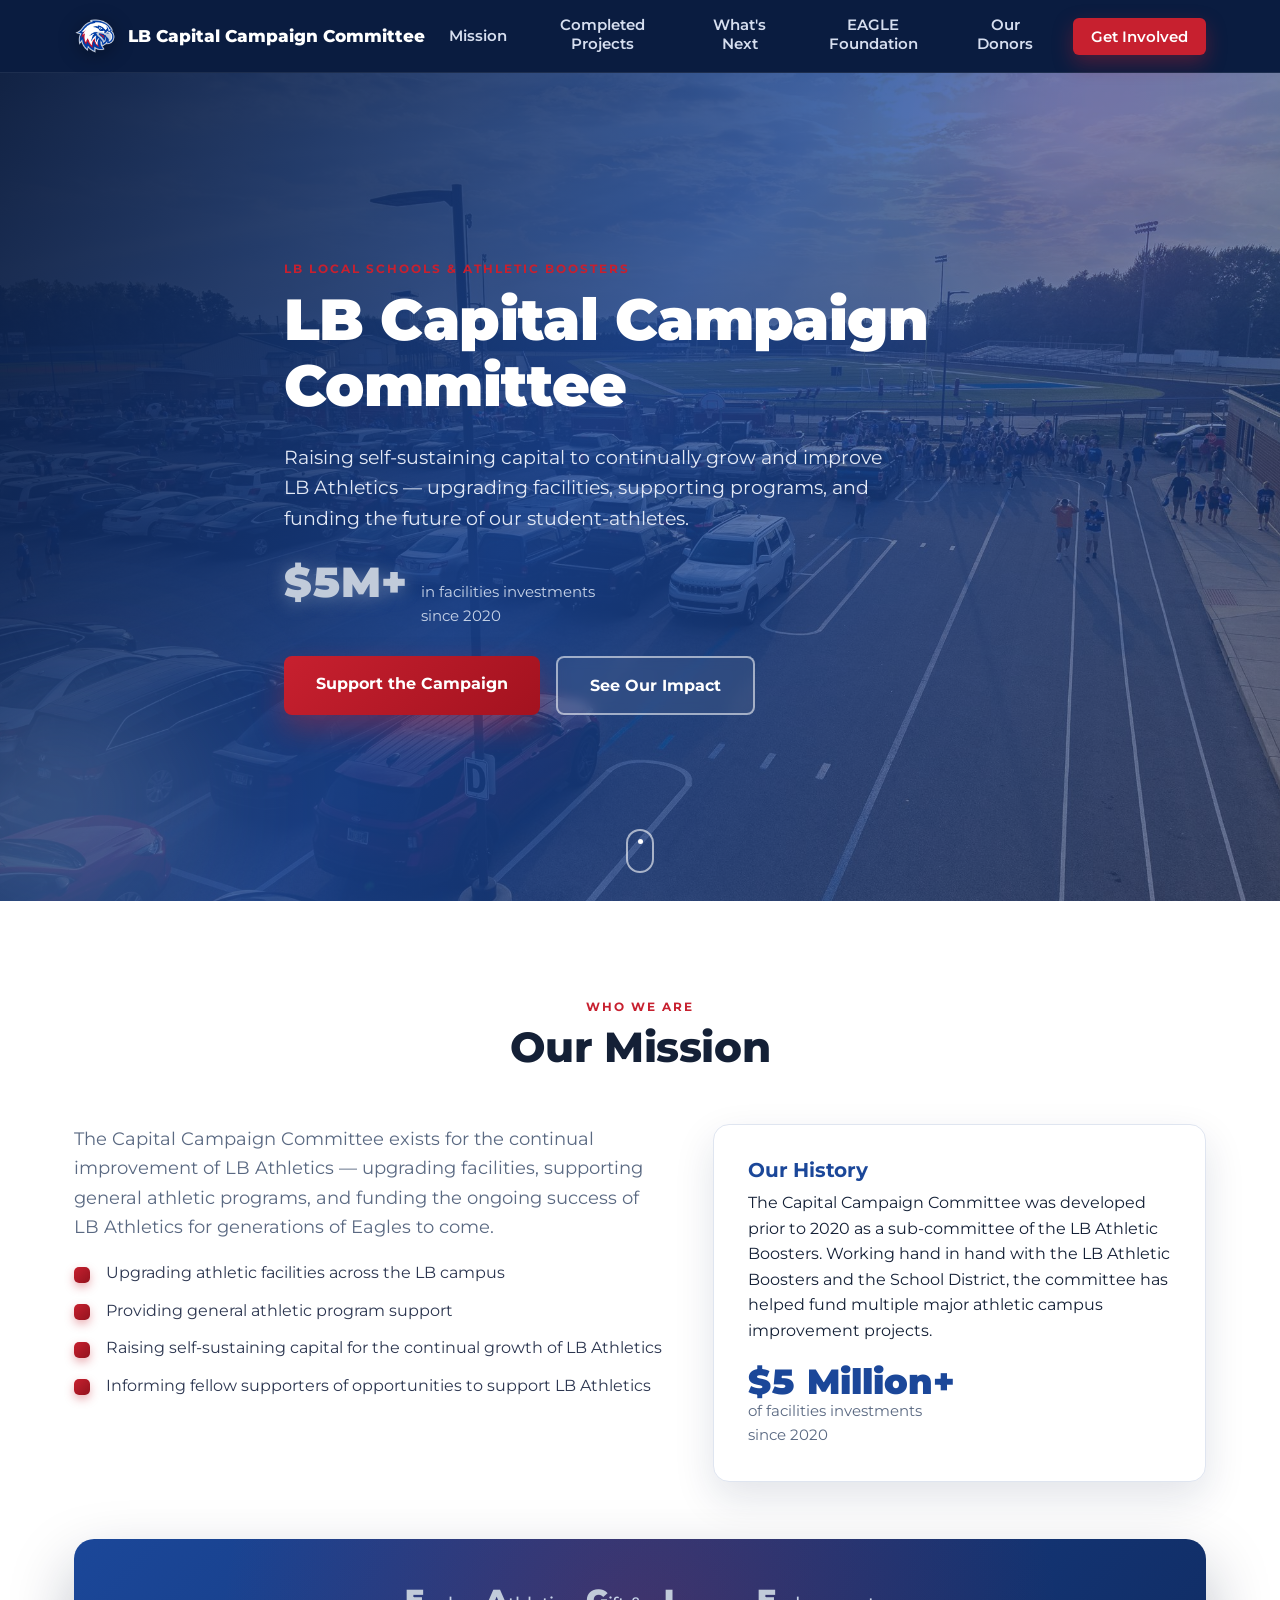
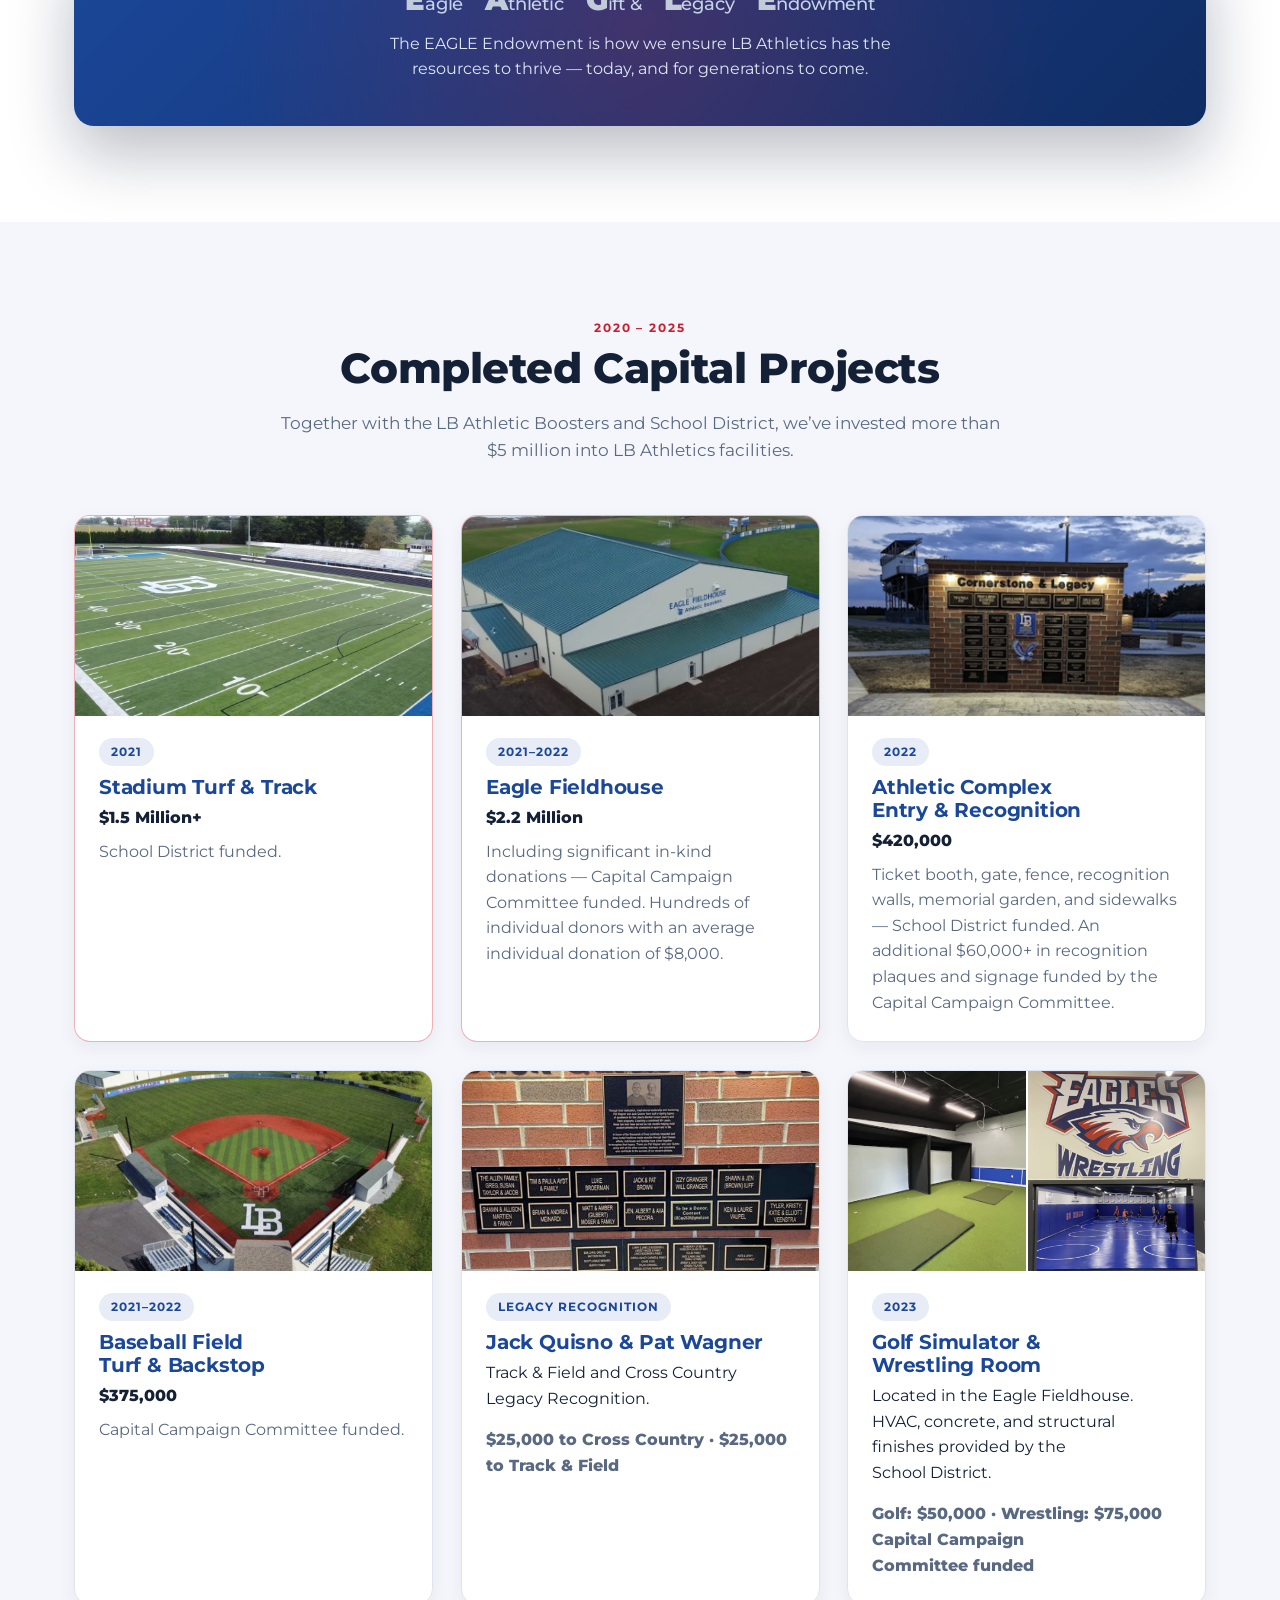
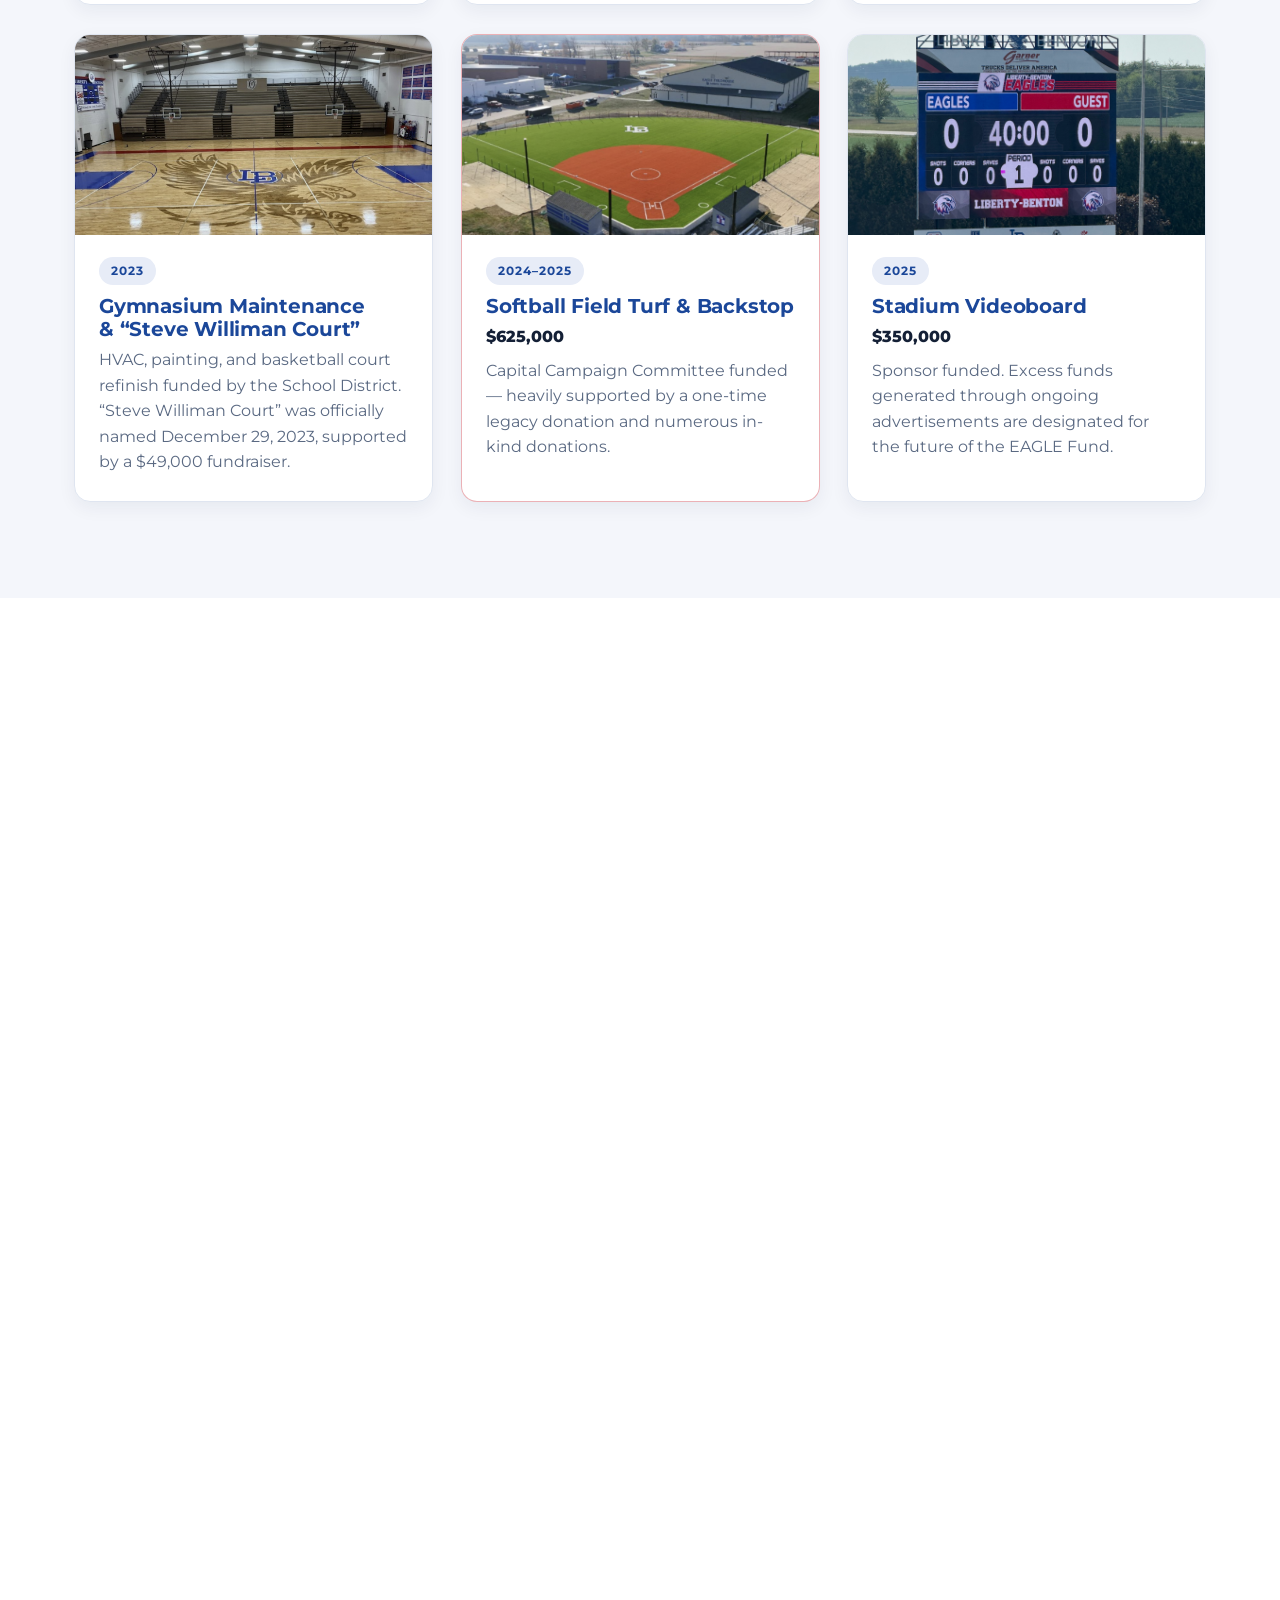
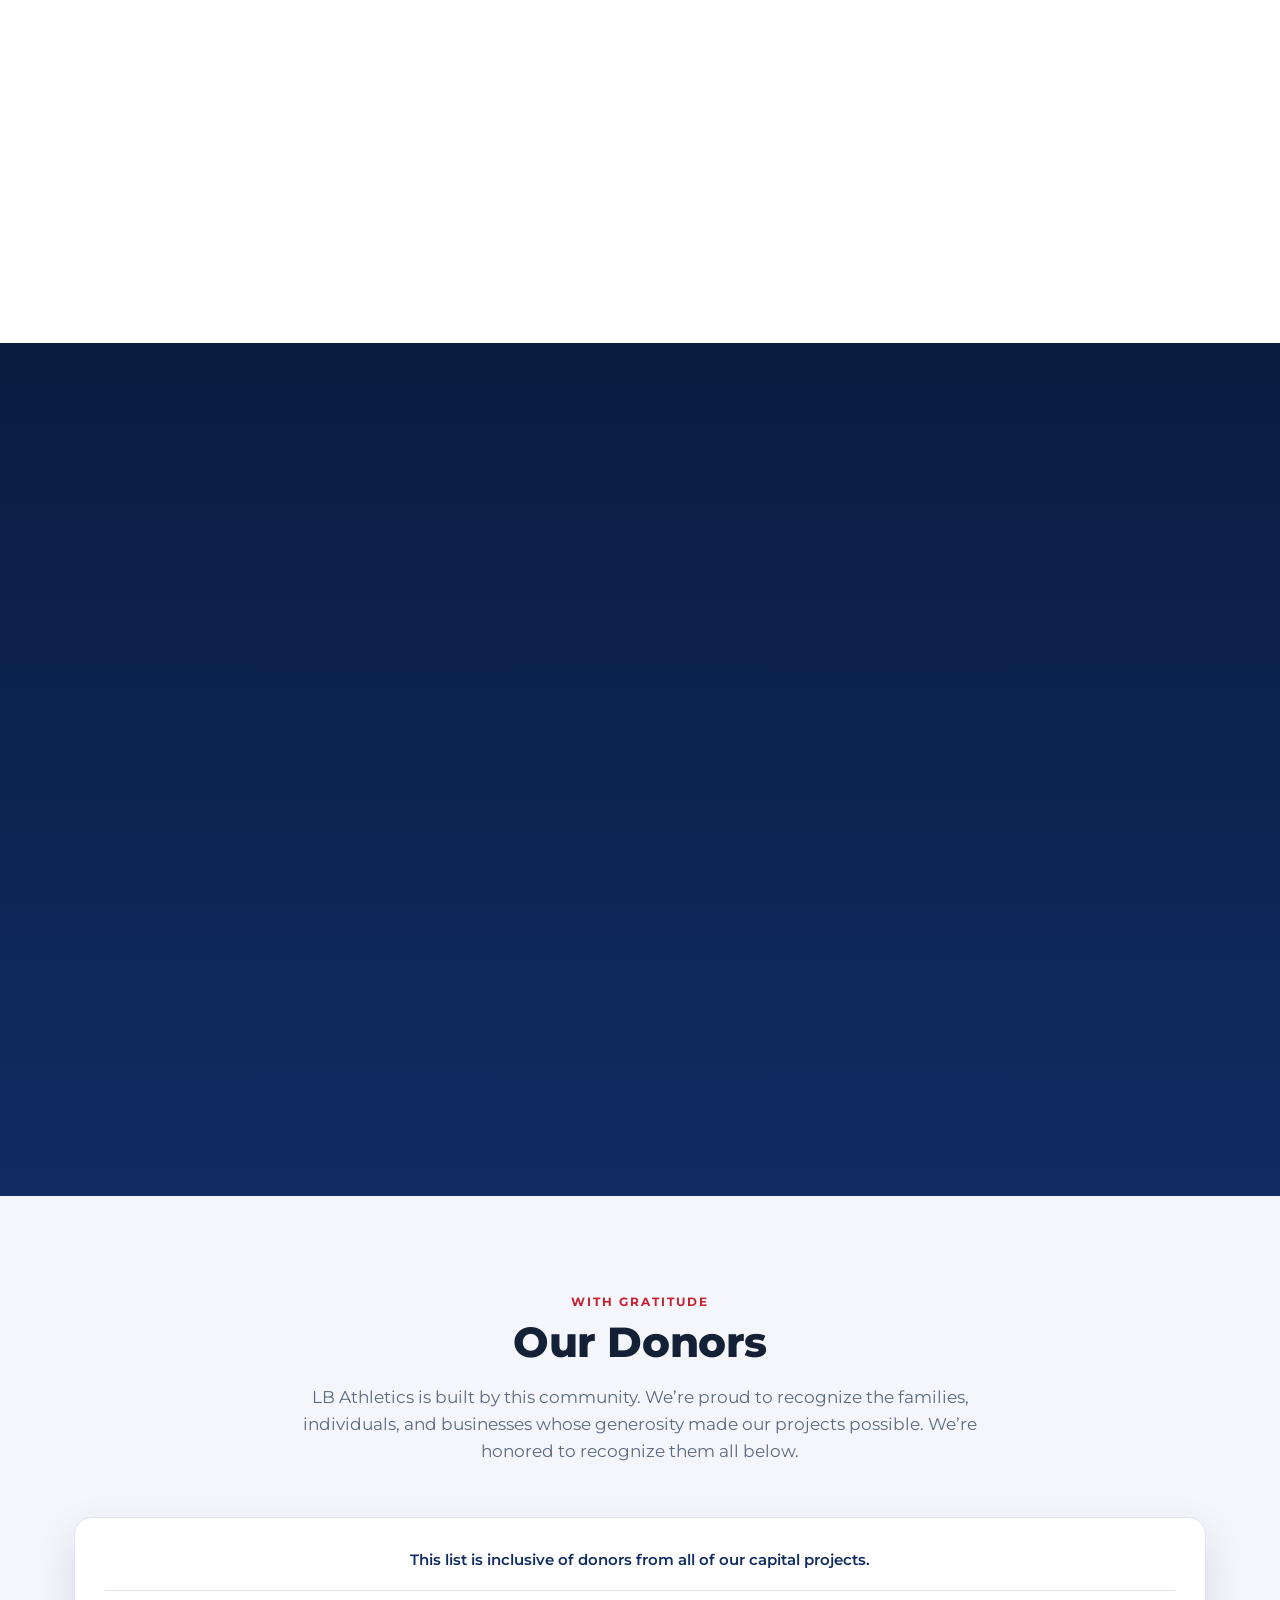
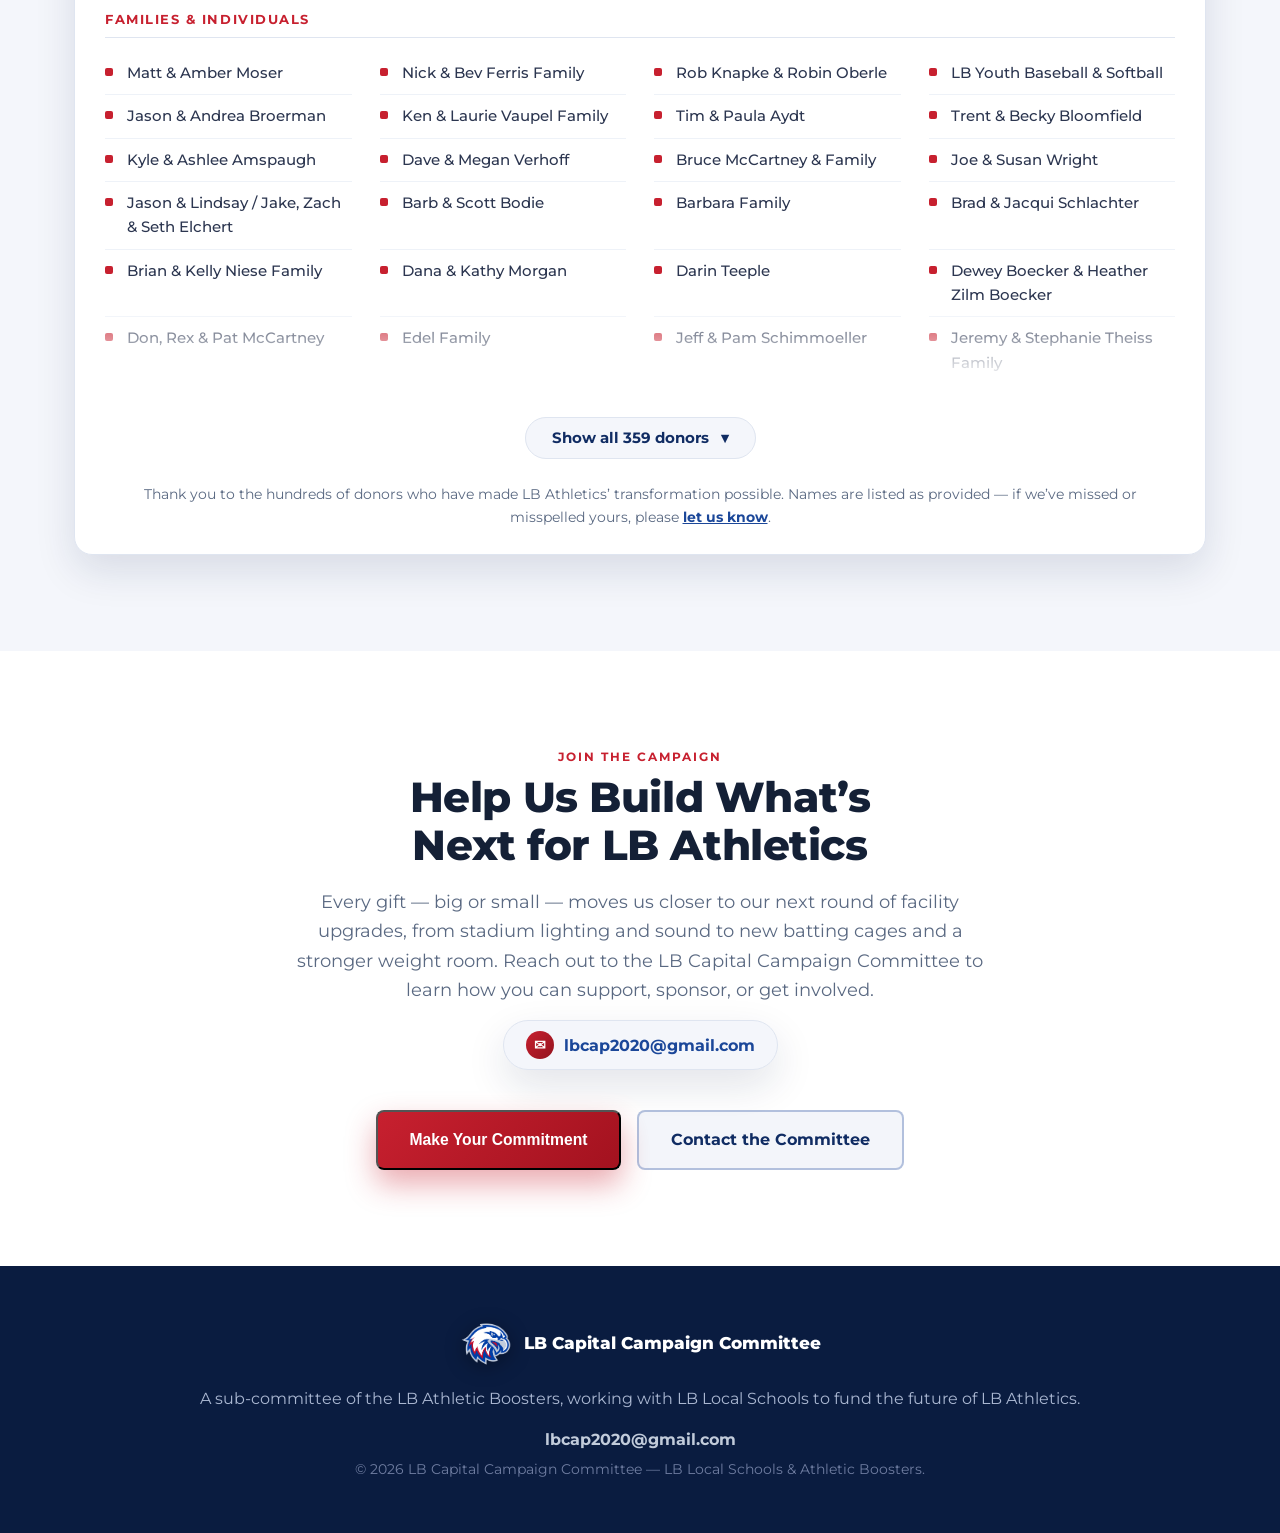
==== commit 7f78a230: "Polish: brand :focus-visible ring for keyboard nav, text-wrap balance/pretty on headings+prose, gate" ====
--- a/index.html
+++ b/index.html
@@ -28,7 +28,7 @@
 <link rel="preconnect" href="https://fonts.gstatic.com" crossorigin>
 <link href="https://fonts.googleapis.com/css2?family=Montserrat:ital,wght@0,400;0,500;0,600;0,700;0,800;0,900;1,500&display=swap" rel="stylesheet">
 <link rel="preload" as="image" href="assets/images/hero-banner.jpg">
-<link rel="stylesheet" href="assets/css/style.css?v=27">
+<link rel="stylesheet" href="assets/css/style.css?v=28">
 </head>
 <body>
 
--- a/assets/css/style.css
+++ b/assets/css/style.css
@@ -26,6 +26,18 @@
   scroll-behavior: smooth;
 }
 
+@media (prefers-reduced-motion: reduce) {
+  html { scroll-behavior: auto; }
+}
+
+/* Consistent, on-brand keyboard focus ring (red reads on both light and
+   dark-blue surfaces). Mouse clicks don't trigger it; form fields keep
+   their own ring via a more specific :focus rule. */
+:focus-visible {
+  outline: 3px solid var(--lb-red);
+  outline-offset: 2px;
+}
+
 body {
   margin: 0;
   font-family: "Montserrat", -apple-system, BlinkMacSystemFont, "Segoe UI", Roboto, Helvetica, Arial, sans-serif;
@@ -50,13 +62,14 @@
   letter-spacing: -0.01em;
   margin: 0 0 0.4em;
   line-height: 1.15;
+  text-wrap: balance;
 }
 
 h1 { font-size: clamp(2.4rem, 5.4vw, 3.6rem); font-weight: 900; }
 h2 { font-size: clamp(1.9rem, 3.6vw, 2.6rem); }
 h3 { font-size: 1.25rem; font-weight: 700; }
 
-p { margin: 0 0 1em; }
+p { margin: 0 0 1em; text-wrap: pretty; }
 
 .eyebrow {
   text-transform: uppercase;
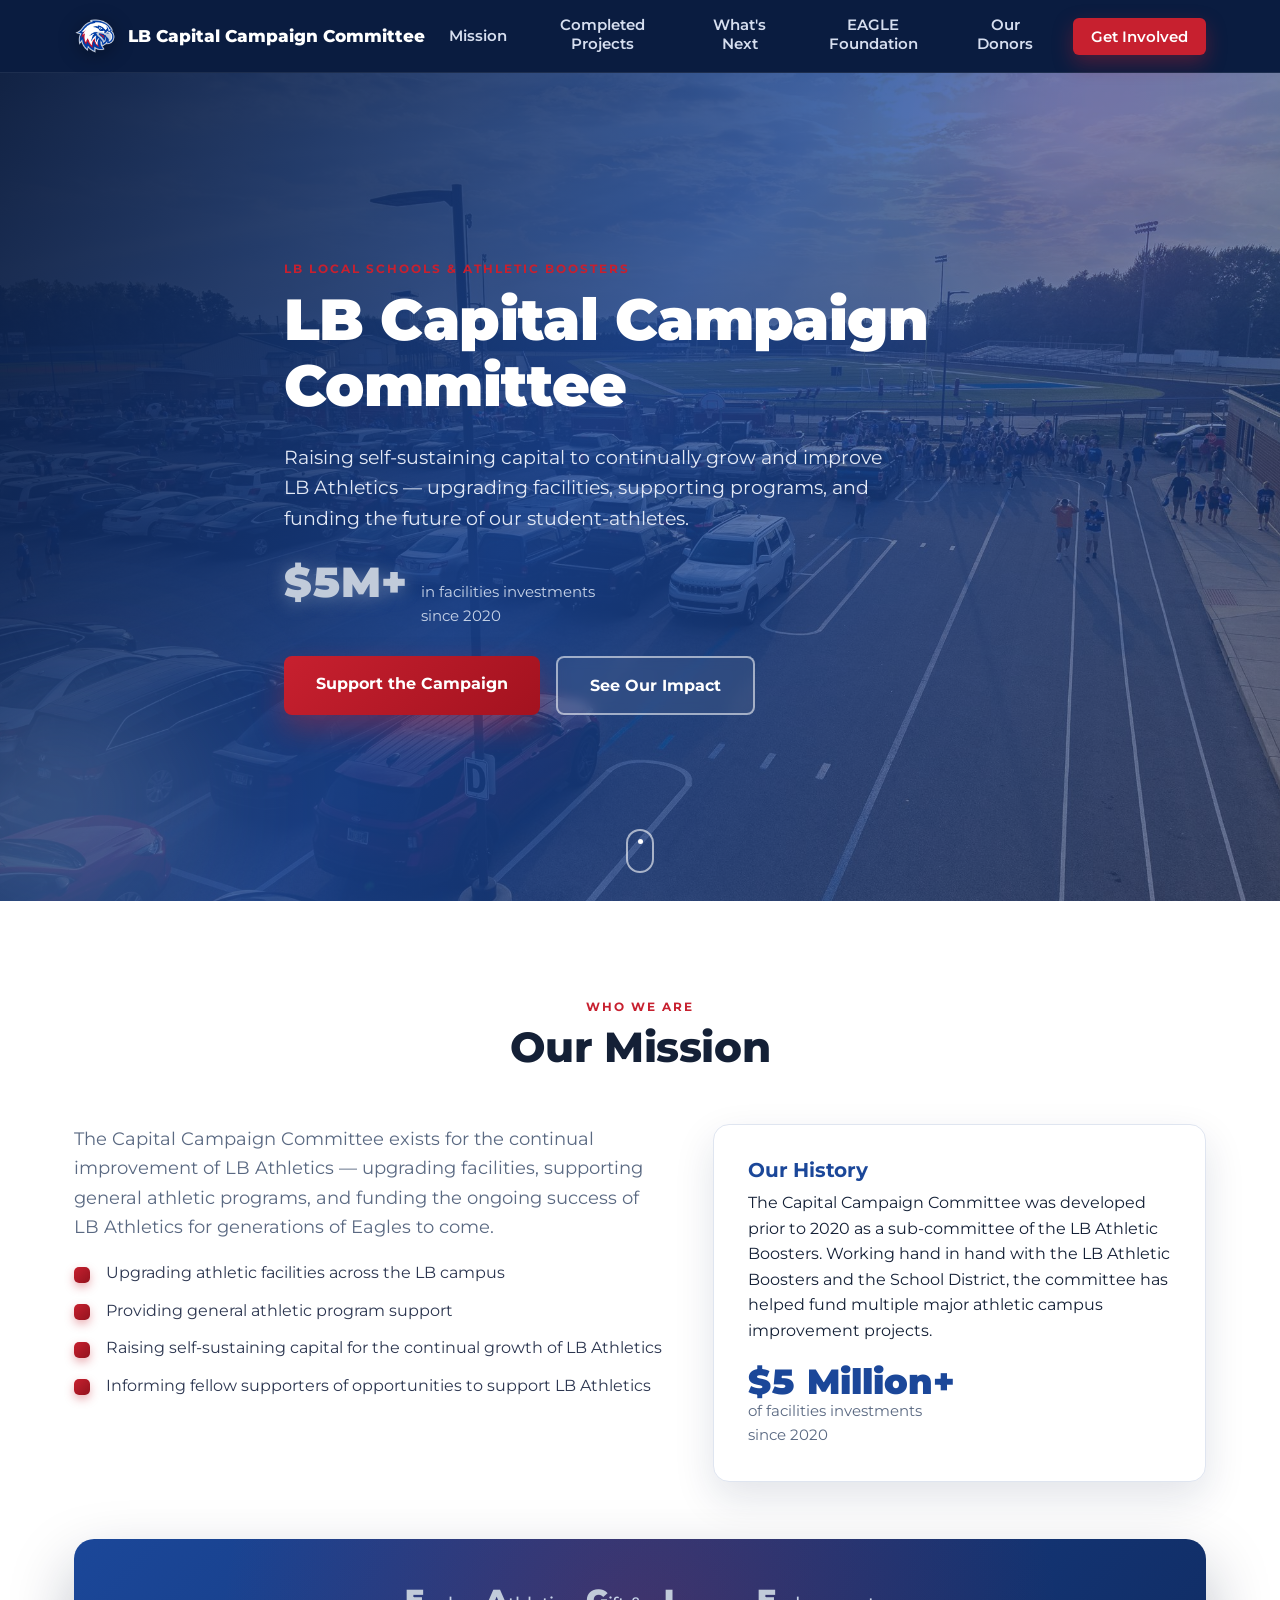
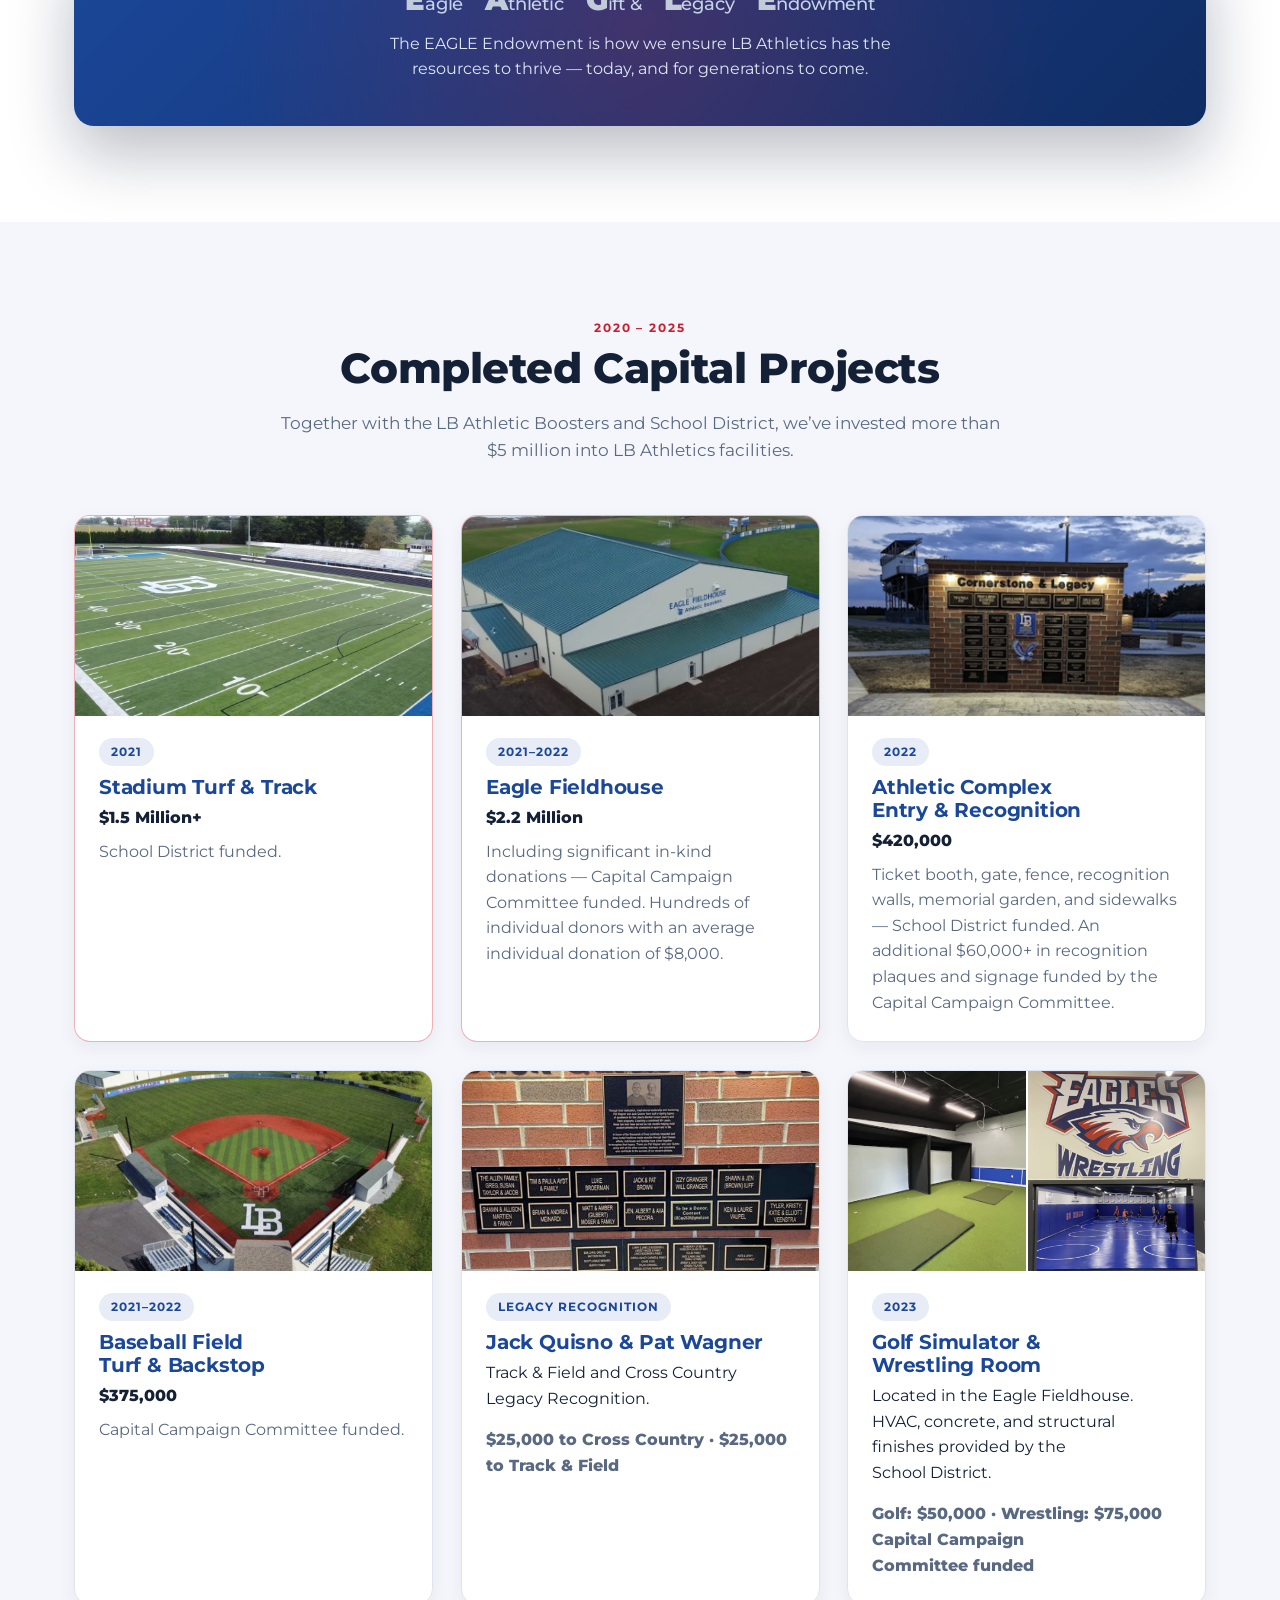
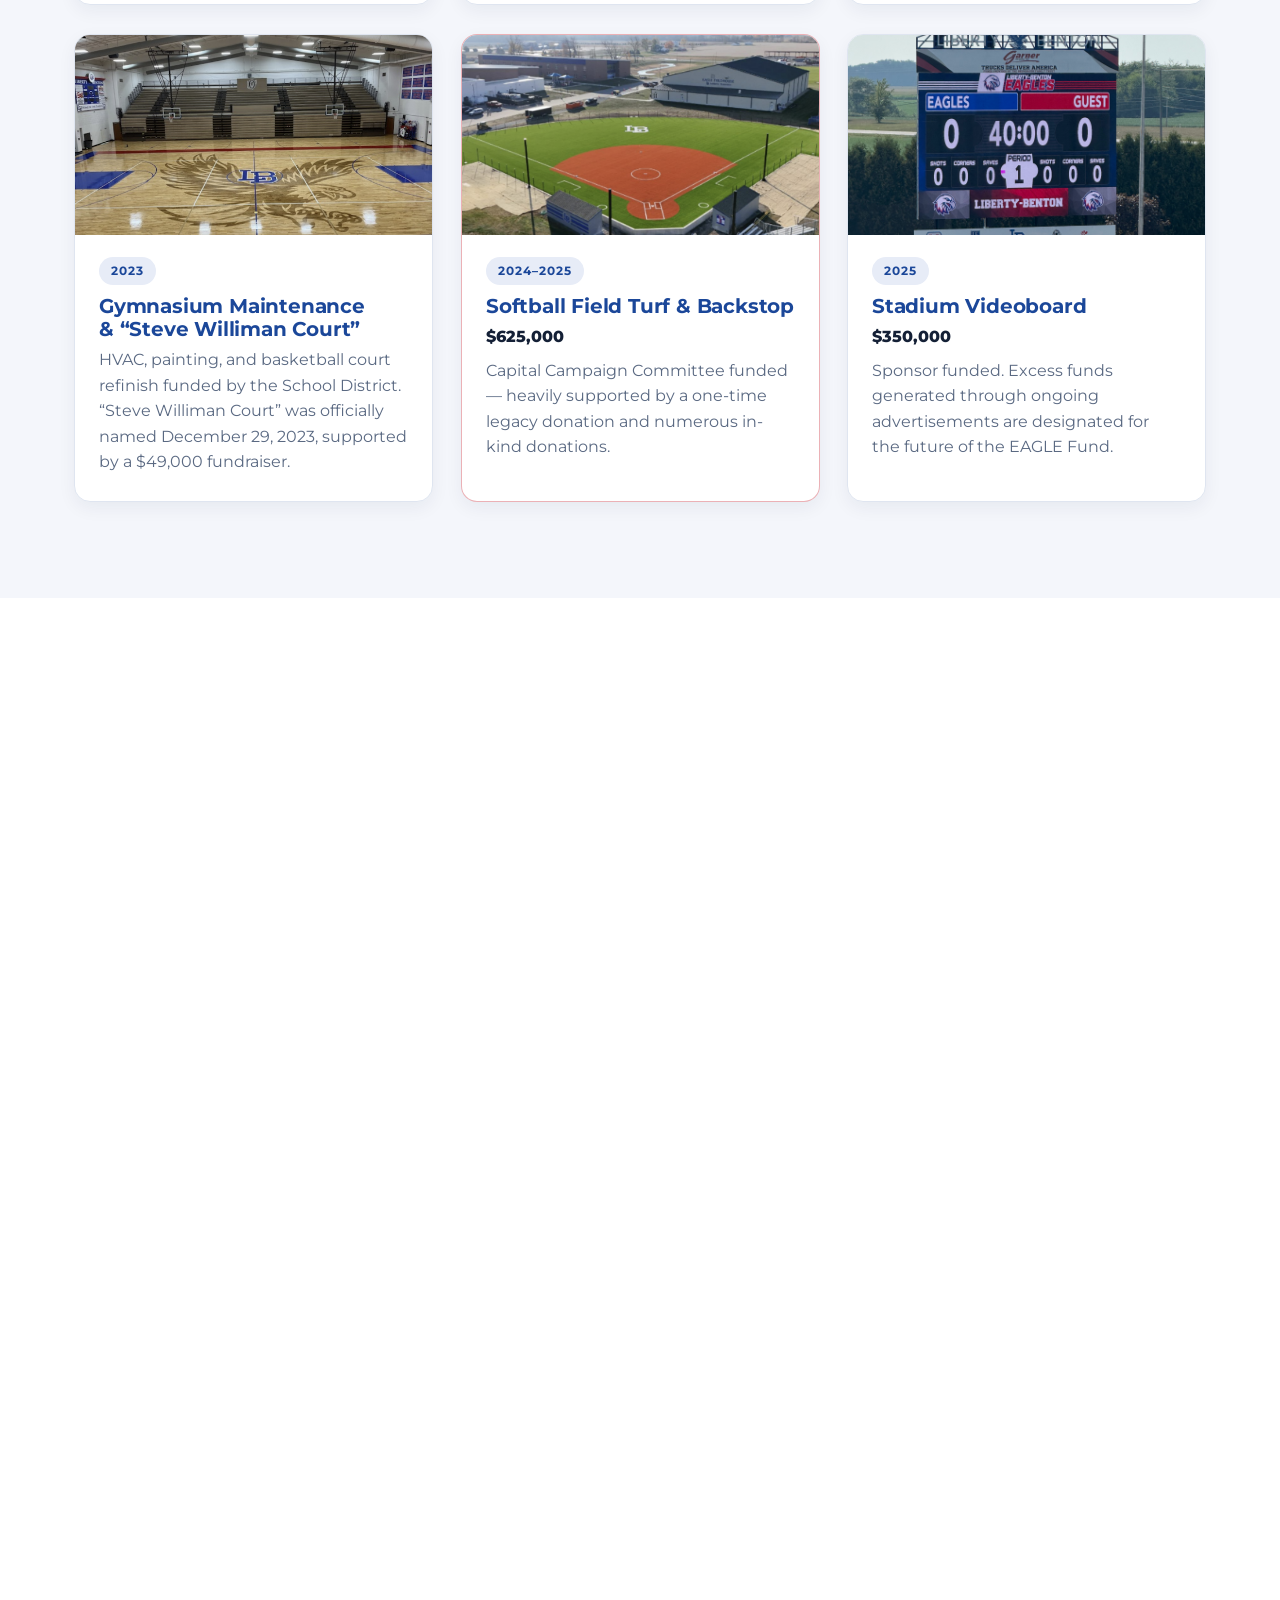
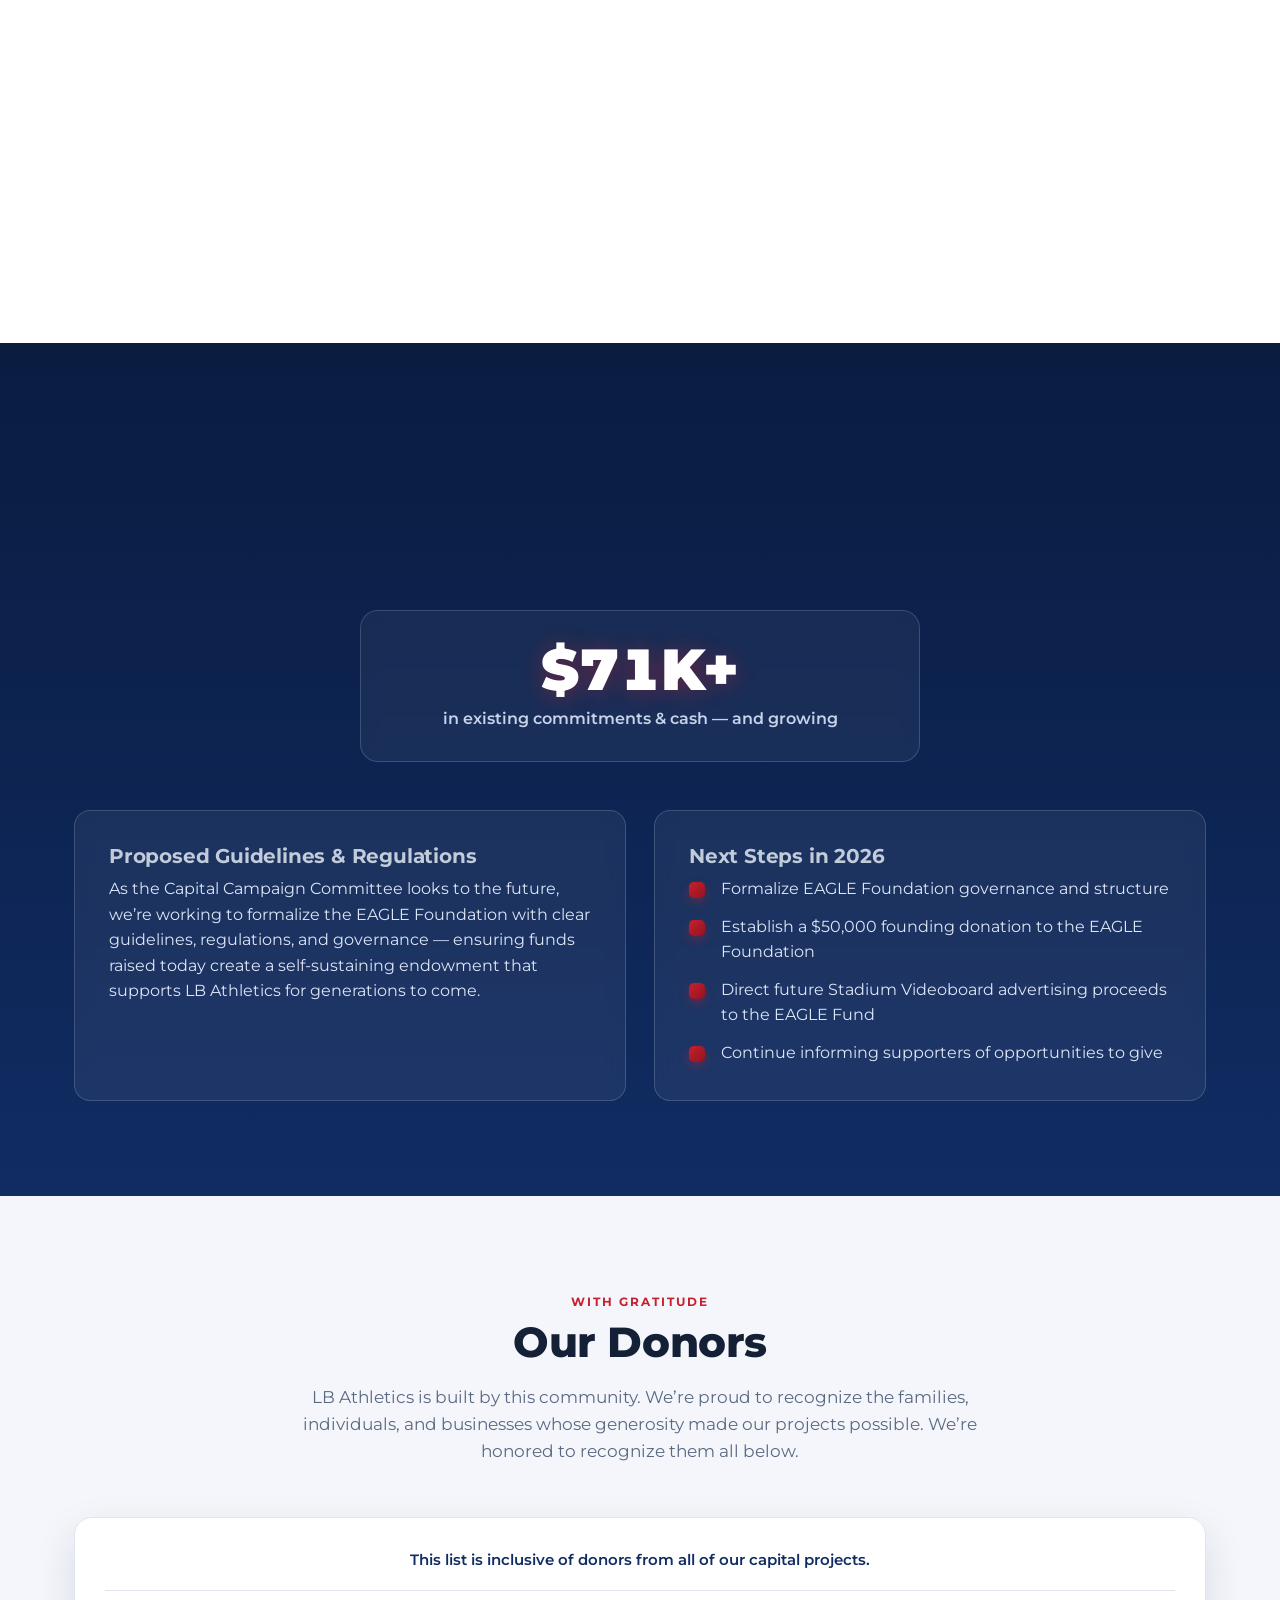
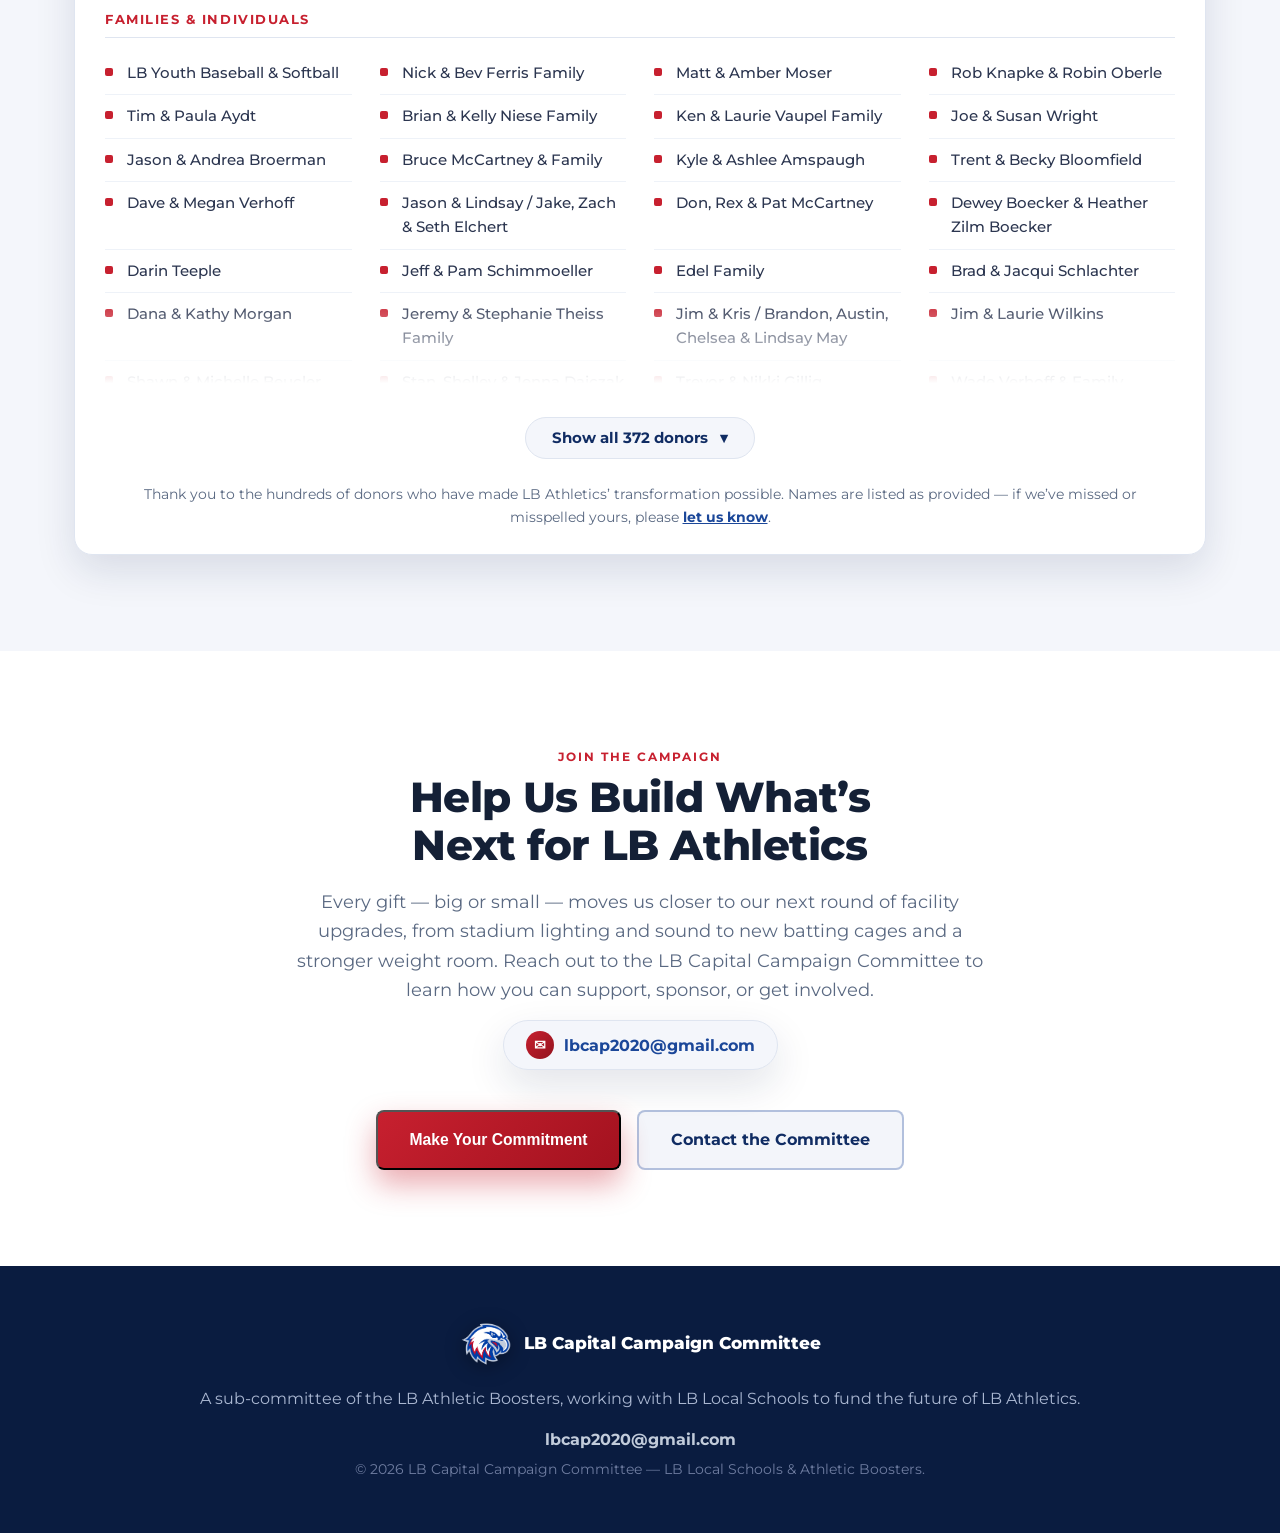
==== commit e95e19c8: "Donor wall: re-rank by 7/10/26 sheet totals + 13 new donors (359 -> 372) Full re-rank of both groups" ====
--- a/index.html
+++ b/index.html
@@ -391,355 +391,370 @@
       <div class="donor-list-wrap">
         <h3 class="donor-group-head">Families &amp; Individuals</h3>
         <ul class="donor-list">
+          <li>LB Youth Baseball &amp; Softball</li>
+          <li>Nick &amp; Bev Ferris Family</li>
           <li>Matt &amp; Amber Moser</li>
-          <li>Nick &amp; Bev Ferris Family</li>
           <li>Rob Knapke &amp; Robin Oberle</li>
-          <li>LB Youth Baseball &amp; Softball</li>
+          <li>Tim &amp; Paula Aydt</li>
+          <li>Brian &amp; Kelly Niese Family</li>
+          <li>Ken &amp; Laurie Vaupel Family</li>
+          <li>Joe &amp; Susan Wright</li>
           <li>Jason &amp; Andrea Broerman</li>
-          <li>Ken &amp; Laurie Vaupel Family</li>
-          <li>Tim &amp; Paula Aydt</li>
+          <li>Bruce McCartney &amp; Family</li>
+          <li>Kyle &amp; Ashlee Amspaugh</li>
           <li>Trent &amp; Becky Bloomfield</li>
-          <li>Kyle &amp; Ashlee Amspaugh</li>
           <li>Dave &amp; Megan Verhoff</li>
-          <li>Bruce McCartney &amp; Family</li>
-          <li>Joe &amp; Susan Wright</li>
           <li>Jason &amp; Lindsay / Jake, Zach &amp; Seth Elchert</li>
-          <li>Barb &amp; Scott Bodie</li>
-          <li>Barbara Family</li>
+          <li>Don, Rex &amp; Pat McCartney</li>
+          <li>Dewey Boecker &amp; Heather Zilm Boecker</li>
+          <li>Darin Teeple</li>
+          <li>Jeff &amp; Pam Schimmoeller</li>
+          <li>Edel Family</li>
           <li>Brad &amp; Jacqui Schlachter</li>
-          <li>Brian &amp; Kelly Niese Family</li>
           <li>Dana &amp; Kathy Morgan</li>
-          <li>Darin Teeple</li>
-          <li>Dewey Boecker &amp; Heather Zilm Boecker</li>
-          <li>Don, Rex &amp; Pat McCartney</li>
-          <li>Edel Family</li>
-          <li>Jeff &amp; Pam Schimmoeller</li>
           <li>Jeremy &amp; Stephanie Theiss Family</li>
           <li>Jim &amp; Kris / Brandon, Austin, Chelsea &amp; Lindsay May</li>
           <li>Jim &amp; Laurie Wilkins</li>
           <li>Shawn &amp; Michelle Beucler</li>
           <li>Stan, Shelley &amp; Jenna Dajczak</li>
+          <li>Trevor &amp; Nikki Gillig</li>
+          <li>Wade Verhoff &amp; Family</li>
           <li>The Zuercher Family (Adam, Amy, Avery, Nyla &amp; Jax)</li>
-          <li>Wade Verhoff &amp; Family</li>
-          <li>Trevor &amp; Nikki Gillig</li>
+          <li>Barbara Family</li>
+          <li>Bob &amp; Allison Coldren</li>
+          <li>Barb &amp; Scott Bodie</li>
+          <li>Lance &amp; Jean Cunningham</li>
           <li>Erin Brzezinski</li>
-          <li>Bob &amp; Allison Coldren</li>
+          <li>Jack &amp; Pat Brown</li>
+          <li>Paul &amp; Tina Martin</li>
+          <li>Shawn &amp; Jen Iliff</li>
+          <li>Chad &amp; Alisa Marzec</li>
+          <li>Lyla &amp; Ella Hollopeter</li>
           <li>John &amp; Kelly Erdeljac</li>
-          <li>Lance &amp; Jean Cunningham</li>
+          <li>Jerry &amp; Susan Kern</li>
+          <li>Dennis &amp; Molly Mendenhall &amp; Family</li>
           <li>Bruce &amp; Tracy Warnecke</li>
-          <li>Chad &amp; Alisa Marzec</li>
+          <li>The Allen Family &mdash; Greg, Susan, Taylor &amp; Jacob</li>
+          <li>Buttermore Family</li>
           <li>Deron &amp; Tabitha Steinman</li>
           <li>Eric &amp; Sarah Steinman</li>
-          <li>Jack &amp; Pat Brown</li>
-          <li>Shawn &amp; Jen Iliff</li>
+          <li>Greg &amp; Susan Allen</li>
+          <li>Kevin &amp; Nancy Hall</li>
+          <li>AJ &amp; Heather Granger</li>
+          <li>Joe &amp; Maegan Alexander Family</li>
+          <li>Steve &amp; Marty Williman</li>
+          <li>Nealis Family</li>
+          <li>Doug &amp; Kelly Hiegel</li>
+          <li>Scott Snapp</li>
+          <li>Travis &amp; Jennifer Knight</li>
+          <li>Chris &amp; Christine McDaniel</li>
+          <li>Brad &amp; Nikki Martin</li>
+          <li>Nate &amp; Chelsea Aydt</li>
+          <li>Jeremy &amp; Sandy Recker</li>
+          <li>Abe &amp; Heagan Sparling</li>
+          <li>Brad Doolittle &amp; Jamie Kominek</li>
+          <li>Kent &amp; Kim Benson</li>
+          <li>Matt Kochheiser</li>
           <li>The Hiss Family</li>
-          <li>Dennis &amp; Molly Mendenhall &amp; Family</li>
-          <li>Doug &amp; Kelly Hiegel</li>
-          <li>Buttermore Family</li>
-          <li>Travis &amp; Jennifer Knight</li>
-          <li>The Wages Family</li>
-          <li>Abe &amp; Heagan Sparling</li>
-          <li>Matt Kochheiser</li>
           <li>Paul &amp; Kelsey Witte</li>
-          <li>Nate &amp; Chelsea Aydt</li>
-          <li>Chris &amp; Christine McDaniel</li>
-          <li>Hubbuch Family</li>
-          <li>Marc &amp; Kelcey Krauss</li>
-          <li>AJ &amp; Heather Granger</li>
+          <li>Brian &amp; Michelle Gaerke</li>
+          <li>Mark Kowalski</li>
+          <li>Ken &amp; Kathy Musselman</li>
+          <li>St. Amour Family</li>
+          <li>Cory &amp; Libby Spino</li>
+          <li>Jeff &amp; Brenda Birkemeier</li>
+          <li>Chad &amp; April Lieb</li>
+          <li>Tom &amp; Karen Laderach</li>
+          <li>Brett &amp; Kelli Gleydura</li>
+          <li>Jeff &amp; Heather Gebhardt</li>
           <li>Andrew &amp; Katie Thieman</li>
           <li>Andy &amp; Latanya Modd</li>
           <li>Ballinger Family</li>
-          <li>Blaine &amp; Anne Wells</li>
-          <li>Brad &amp; Nikki Martin</li>
           <li>Brad &amp; Val Johnson</li>
-          <li>Brad Doolittle &amp; Jamie Kominek</li>
-          <li>Brett &amp; Kelli Gleydura</li>
-          <li>Brian &amp; Michelle Gaerke</li>
+          <li>Brian &amp; Andrea Meinardi</li>
+          <li>Brian &amp; Taya Hyde</li>
           <li>Brylee &amp; Maddox Schroeder</li>
-          <li>Chad &amp; April Lieb</li>
-          <li>Chad &amp; Missy Moore</li>
-          <li>Cory &amp; Libby Spino</li>
-          <li>Eric &amp; Jennifer Swaisgood</li>
           <li>Gary &amp; Melissa Lieb</li>
-          <li>Greg &amp; Susan Allen</li>
-          <li>Jeff &amp; Brenda Birkemeier</li>
-          <li>Jeff &amp; Heather Gebhardt</li>
-          <li>Jeremy &amp; Sandy Recker</li>
-          <li>Jerry &amp; Susan Kern</li>
           <li>Jim &amp; Sara Tomlinson Family</li>
-          <li>Joe &amp; Maegan Alexander Family</li>
-          <li>Jon Korn</li>
+          <li>John &amp; Melissa Kern</li>
           <li>Josh &amp; Stephanie Robb</li>
           <li>Keith &amp; Pam Ferris</li>
-          <li>Ken &amp; Kathy Musselman</li>
-          <li>Kevin &amp; Nancy Hall</li>
-          <li>LB Wrestling Family</li>
-          <li>Lyla &amp; Ella Hollopeter</li>
-          <li>Mark Kowalski</li>
           <li>Matt &amp; Beverly Robb</li>
+          <li>The Meadows Family</li>
           <li>Mike &amp; Lauren Packey</li>
-          <li>Nealis Family</li>
           <li>Nicholas &amp; Brittany Moore</li>
           <li>Nick, Tiffany, Paige &amp; Tobin Pottkotter</li>
-          <li>Paul &amp; Tina Martin</li>
+          <li>Shawn &amp; Allison Martien &amp; Family</li>
+          <li>The Slezak Family</li>
           <li>Steve &amp; Corri Miller</li>
           <li>Steve &amp; Teresa Irwin</li>
-          <li>The Meadows Family</li>
-          <li>The Slezak Family</li>
           <li>Tim &amp; Brandi Laurita</li>
-          <li>Tom &amp; Karen Laderach</li>
-          <li>Steve &amp; Marty Williman</li>
+          <li>Justin &amp; Eve Gray</li>
+          <li>Eric &amp; Jennifer Swaisgood</li>
+          <li>The Wages Family</li>
+          <li>LB Wrestling Family</li>
+          <li>Andy, Nikki, Carter &amp; Camryn Oswalt</li>
+          <li>Jason &amp; Tori Durliat</li>
+          <li>Rob &amp; Bethany Moden</li>
+          <li>Tim &amp; Shannon DeCooman</li>
+          <li>Mike &amp; Jaime Hanni-Wells</li>
+          <li>Aaron &amp; Kelly Troyer</li>
+          <li>The Austermiller Family</li>
           <li>Chuck Radabaugh</li>
+          <li>Gonzo Boss</li>
+          <li>Murphy Family</li>
+          <li>Ray Parmalee Family</li>
+          <li>Scott &amp; Emilie Meinardi</li>
+          <li>Miguel &amp; Rebecca Padron</li>
           <li>Matt &amp; Ann Rader</li>
           <li>Ben Ruetz</li>
+          <li>Bob, Darla &amp; Nick Burns</li>
+          <li>Brian &amp; Martha Davis and Family</li>
           <li>Cailin Schimmoeller</li>
-          <li>Jason &amp; Tori Durliat</li>
+          <li>Gar &amp; Kristy Deeter</li>
+          <li>Greg &amp; Shawn Spiess</li>
           <li>Kyle &amp; Jill Leatherman</li>
-          <li>Scott Snapp</li>
+          <li>Steve Benson</li>
           <li>Terry Martin</li>
           <li>Timothy Hochstettler</li>
+          <li>Matt &amp; Pam Ogden</li>
+          <li>Blake &amp; Molly Mealer</li>
+          <li>Cramer Family</li>
+          <li>Bruce &amp; Tricia Otley</li>
+          <li>Hubbuch Family</li>
+          <li>Koenig Family</li>
+          <li>Rick &amp; Mary Garcia</li>
+          <li>Roger Darnall Family</li>
+          <li>Ryan Burgess Family</li>
+          <li>Shawn, Kendra &amp; Kaden Fultz</li>
+          <li>Paul &amp; Megan Davies</li>
           <li>Scott &amp; Carrie Arnold</li>
-          <li>Eric &amp; Tricia Valasek</li>
-          <li>James Mace</li>
-          <li>Mike &amp; Jaime Hanni-Wells</li>
-          <li>Aaron &amp; Kelly Troyer</li>
+          <li>Dave &amp; Jodi DiRe</li>
           <li>Aaron Dietsch</li>
-          <li>Alvin &amp; Anjie Trusty</li>
-          <li>Andy &amp; Britt Melton</li>
-          <li>Andy, Nikki, Carter &amp; Camryn Oswalt</li>
+          <li>John &amp; Linda Smith</li>
+          <li>Kevin &amp; Jamie Geise</li>
+          <li>Aven Okran and Casen Hottinger</li>
           <li>Beeman Family</li>
-          <li>Ben &amp; Kim Gerken</li>
-          <li>Bob Wittenmyer</li>
-          <li>Bob, Darla &amp; Nick Burns</li>
-          <li>Brad &amp; Erica Bickhart</li>
-          <li>Brian &amp; Brenda Planz</li>
-          <li>Brian &amp; Martha Davis and Family</li>
+          <li>Bobby Musselman</li>
           <li>Brittany Knippen</li>
-          <li>Brock &amp; Abby Roberts</li>
-          <li>Bruce &amp; Chris Heck</li>
-          <li>Bruce &amp; Julie Bame</li>
-          <li>Bruce &amp; Tricia Otley</li>
-          <li>Bruce Depinet</li>
-          <li>Bryan &amp; Jennie Hammond</li>
-          <li>Courtney Crawford</li>
-          <li>Dan &amp; Cindy Irwin</li>
+          <li>The Cates Family</li>
+          <li>Chase Cook</li>
+          <li>Chris &amp; Ashley Cairnes &amp; Family</li>
           <li>Darryl &amp; Leta Somerville</li>
           <li>Dave &amp; Colleen Foley</li>
           <li>Dave &amp; Jennifer Dillon</li>
-          <li>Dave &amp; Jodi DiRe</li>
+          <li>Doug and Mary Coldren</li>
+          <li>Dylan Cornwell</li>
+          <li>Eric &amp; Lisa Reider</li>
+          <li>Eric &amp; Tricia Valasek</li>
+          <li>Fennig Family</li>
+          <li>Hirschy Family</li>
+          <li>Jack Quisno</li>
+          <li>Jamie Harpst</li>
+          <li>Jobe &amp; Mindy Kissel</li>
+          <li>Joel Kramer</li>
+          <li>John &amp; Stacey Gonda</li>
+          <li>Josh &amp; Lisa Houck</li>
+          <li>Kendra Tolford</li>
+          <li>Kolan Family</li>
+          <li>Mark &amp; Cindy Pagano</li>
+          <li>Nate and Jenny Hohman</li>
+          <li>Nate &amp; Heidi Irwin</li>
+          <li>In Memory of Neil Schnipke</li>
+          <li>O'Donnell Family</li>
+          <li>Paul &amp; Jodi Pape</li>
+          <li>Randall Roberts</li>
+          <li>Rioch Family</li>
+          <li>Sam &amp; Devony Yates</li>
+          <li>Scott &amp; Angie Garlock</li>
+          <li>Sydney, Seth &amp; Shane Lasiter</li>
+          <li>Terry &amp; Heidi Jolliff</li>
+          <li>Tim &amp; Lori Nichols</li>
+          <li>Trevor &amp; Lauren Von Sossan</li>
+          <li>Tyler &amp; Kristi Veenstra</li>
+          <li>Scott &amp; Natalie Clark</li>
+          <li>Scott &amp; Jennifer Hehr</li>
+          <li>Mark &amp; Anna Reindel</li>
+          <li>John &amp; Brie Lemire</li>
+          <li>Jasen &amp; Jessica Cairns</li>
+          <li>Joe &amp; Debbie Mihalik</li>
+          <li>Peplinski Family</li>
+          <li>Jerry Garver</li>
+          <li>Jerry, Jodi, Zach and Andi Garver</li>
+          <li>Zach Garver</li>
+          <li>Ryan &amp; Miranda Morgan</li>
+          <li>Todd &amp; Jackie Noirot Family</li>
+          <li>Brock &amp; Abby Roberts</li>
+          <li>Aaron Schaub</li>
+          <li>Adam &amp; Felicia Knepper</li>
+          <li>Alvin &amp; Anjie Trusty</li>
+          <li>Amanda Schimmoeller</li>
+          <li>Andy &amp; Britt Melton</li>
+          <li>Ben &amp; Kim Gerken</li>
+          <li>Bob Wittenmyer</li>
+          <li>Brad &amp; Erica Bickhart</li>
+          <li>Brian &amp; Brenda Planz</li>
+          <li>Bruce &amp; Chris Heck</li>
+          <li>Bruce Depinet</li>
+          <li>Bruce &amp; Julie Bame</li>
+          <li>Bryan &amp; Jennie Hammond</li>
+          <li>Chris &amp; Kelly Erford &amp; Family</li>
+          <li>Chris &amp; Nicole Alexander</li>
+          <li>Courtney Crawford</li>
+          <li>Dan &amp; Cindy Irwin</li>
+          <li>Dave Nealy</li>
           <li>Dennis &amp; Irene Recker</li>
           <li>Doug &amp; Crystal Barnes</li>
           <li>Doug &amp; Denise Beach</li>
           <li>Doug &amp; Rebecca Jenkins</li>
           <li>Dr. Thomas Mount</li>
           <li>Dunbar Family</li>
-          <li>Eric &amp; Lisa Reider</li>
           <li>Eric &amp; Rachael Helms</li>
-          <li>Gar &amp; Kristy Deeter</li>
-          <li>Greg &amp; Shawn Spiess</li>
+          <li>Erik &amp; Stephanie Meyer-Thompson &amp; Family</li>
           <li>Hubie Bartlett</li>
-          <li>In Memory of Neil Schnipke</li>
-          <li>Jamie Harpst</li>
-          <li>Jasen &amp; Jessica Cairns</li>
+          <li>James Mace</li>
           <li>Jeff &amp; Julie Todd</li>
-          <li>Jeff &amp; Laura Rickenbacher</li>
-          <li>Jobe &amp; Mindy Kissel</li>
-          <li>Joel Kramer</li>
-          <li>John &amp; Brie Lemire</li>
-          <li>John &amp; Linda Smith</li>
-          <li>John &amp; Stacey Gonda</li>
-          <li>Josh &amp; Lisa Houck</li>
-          <li>Justin &amp; Eve Gray</li>
-          <li>Kevin &amp; Jamie Geise</li>
+          <li>Jessi, Barb and Dale Selhorst</li>
+          <li>Kelly Urban</li>
+          <li>Kevin Urban</li>
+          <li>Kirk Gominger</li>
+          <li>Layne, Kathy &amp; Luke McDonald</li>
+          <li>Marc &amp; Kelcey Krauss</li>
+          <li>Mark Badertscher</li>
+          <li>Randy &amp; Amy Teders</li>
+          <li>Rod &amp; Tammy Maas</li>
+          <li>Sharon Kruse</li>
+          <li>Steve Darnall</li>
+          <li>Tim &amp; Shelley Hooper</li>
           <li>Larry &amp; Erin Price</li>
-          <li>Mark &amp; Anna Reindel</li>
-          <li>Mark &amp; Cindy Pagano</li>
-          <li>Mark Badertscher</li>
-          <li>Matt &amp; Pam Ogden</li>
-          <li>Miguel &amp; Rebecca Padron</li>
-          <li>Nate &amp; Heidi Irwin</li>
-          <li>Paul &amp; Jodi Pape</li>
-          <li>Paul &amp; Megan Davies</li>
-          <li>Pete Rethorn</li>
-          <li>Randall Roberts</li>
-          <li>Randy &amp; Amy Teders</li>
-          <li>Rioch Family</li>
-          <li>Rob &amp; Bethany Moden</li>
-          <li>Rod &amp; Tammy Maas</li>
-          <li>Scott &amp; Angie Garlock</li>
-          <li>Scott &amp; Natalie Clark</li>
-          <li>Shawn, Kendra &amp; Kaden Fultz</li>
-          <li>Steve Benson</li>
-          <li>Sydney, Seth &amp; Shane Lasiter</li>
-          <li>Terry &amp; Heidi Jolliff</li>
-          <li>The Austermiller Family</li>
-          <li>The Cates Family</li>
-          <li>Tim &amp; Lori Nichols</li>
-          <li>Tim &amp; Shannon DeCooman</li>
-          <li>Tim &amp; Shelley Hooper</li>
-          <li>Todd &amp; Jackie Noirot Family</li>
-          <li>Trevor &amp; Lauren Von Sossan</li>
-          <li>Tyler &amp; Kristi Veenstra</li>
-          <li>Aaron Schaub</li>
-          <li>Adam &amp; Felicia Knepper</li>
-          <li>Amanda Schimmoeller</li>
-          <li>Kirk Gominger</li>
-          <li>Sharon Kruse</li>
+          <li>Brett &amp; Brynn Pasche</li>
+          <li>Adam Mackson</li>
+          <li>Tim Horne</li>
+          <li>Arnott Family</li>
+          <li>Brady Hoane Family</li>
+          <li>Brian &amp; Mary Kay King</li>
+          <li>David &amp; Becca Shivers</li>
+          <li>David Moorhead Family</li>
+          <li>Jason Hoane Family</li>
+          <li>Jim Heller Family</li>
+          <li>Mike &amp; Cindy Hoke Family</li>
+          <li>Tom &amp; Barb Kochheiser</li>
+          <li>Andy Fisher</li>
+          <li>Shayla Jenkins</li>
+          <li>Dave &amp; Nancy Wallace</li>
+          <li>Greg, Jennia, Tyler and Rylee Knestrick</li>
+          <li>Jeff Green</li>
+          <li>Wayne Welty</li>
+          <li>Denny, TJ &amp; Derek Recker</li>
+          <li>Lance Busdecker Family</li>
+          <li>Laurie Collier</li>
           <li>Paul Shook</li>
           <li>Stephanie Tolland</li>
+          <li>Doug Donaldson</li>
+          <li>Erin Horne</li>
+          <li>Julie Christiansen-Temple</li>
+          <li>Bill &amp; Stacy Pickett Family</li>
+          <li>Brad &amp; Mary Britton</li>
           <li>Corey Greer</li>
+          <li>David Tolford</li>
+          <li>Dru Baker</li>
+          <li>Hillary Holmes</li>
           <li>Ian Koger</li>
           <li>Jared Radabaugh</li>
+          <li>Jeff &amp; Laura Rickenbacher</li>
+          <li>Ryan Geise</li>
+          <li>Sabo Family</li>
+          <li>Vince &amp; Janet Petrella</li>
+          <li>Connie Taylor</li>
+          <li>Laurie Cody</li>
+          <li>LaReya Sum</li>
+          <li>Adam Smith</li>
+          <li>Charles and Kim Stumpp</li>
+          <li>Cory England</li>
+          <li>Graham Wright</li>
+          <li>Mark &amp; Kris Weihrauch</li>
+          <li>Mike Miller</li>
+          <li>Mitch Linhart</li>
+          <li>Nate Weihrauch</li>
+          <li>Reed Moorhead</li>
+          <li>Rick Redd</li>
+          <li>Roger &amp; Deb Benson</li>
+          <li>Ryan Courtney</li>
+          <li>Ryan Lieb</li>
+          <li>Steve Burgel</li>
+          <li>Zach Ruetz</li>
+          <li>Chase Berry</li>
+          <li>Copus Family</li>
+          <li>Jacob Kanable</li>
+          <li>Paul Wayne</li>
+          <li>Stephanie Treece</li>
           <li>Bill Mead</li>
-          <li>Adam Smith</li>
-          <li>Andy Fisher</li>
-          <li>Arnott Family</li>
-          <li>Aven Okran and Casen Hottinger</li>
           <li>Bates Family</li>
           <li>Berger Family</li>
-          <li>Bill &amp; Stacy Pickett Family</li>
-          <li>Blake &amp; Molly Mealer</li>
+          <li>Blaine &amp; Anne Wells</li>
           <li>Bob, Chris, Greg, Jon &amp; Matthew Ricker</li>
-          <li>Bobby Musselman</li>
-          <li>Brad &amp; Mary Britton</li>
-          <li>Brady Hoane Family</li>
           <li>Brenda &amp; Ethan Frankart</li>
-          <li>Brett &amp; Brynn Pasche</li>
-          <li>Brian &amp; Andrea Meinardi</li>
-          <li>Brian &amp; Mary Kay King</li>
-          <li>Brian &amp; Taya Hyde</li>
-          <li>Charles and Kim Stumpp</li>
-          <li>Chase Berry</li>
-          <li>Chase Cook</li>
-          <li>Chris &amp; Ashley Cairnes &amp; Family</li>
-          <li>Chris &amp; Kelly Erford &amp; Family</li>
-          <li>Chris &amp; Nicole Alexander</li>
+          <li>Chad &amp; Missy Moore</li>
           <li>Collin, Brandon, &amp; Madison Gaerke</li>
-          <li>Copus Family</li>
-          <li>Cory England</li>
-          <li>Cramer Family</li>
-          <li>Dave &amp; Nancy Wallace</li>
-          <li>Dave Nealy</li>
-          <li>David &amp; Becca Shivers</li>
-          <li>David Moorhead Family</li>
-          <li>David Tolford</li>
-          <li>Denny, TJ &amp; Derek Recker</li>
-          <li>Doug Donaldson</li>
-          <li>Doug and Mary Coldren</li>
-          <li>Dru Baker</li>
           <li>Dukes Family</li>
-          <li>Dylan Cornwell</li>
           <li>Eisentrager Family</li>
-          <li>Erik &amp; Stephanie Meyer-Thompson &amp; Family</li>
-          <li>Erin Horne</li>
-          <li>Fennig Family</li>
           <li>Foos Family</li>
-          <li>Graham Wright</li>
-          <li>Greg, Jennia, Tyler and Rylee Knestrick</li>
-          <li>Hillary Holmes</li>
-          <li>Hirschy Family</li>
           <li>Izzy &amp; Will Granger</li>
-          <li>Jack Quisno</li>
-          <li>Jacob Kanable</li>
-          <li>Jason Hoane Family</li>
           <li>Jeff, Natasha, Cameron &amp; Bethany Wappelhorst</li>
           <li>Jen, Albert, Ava Pecorda</li>
-          <li>Jerry Garver</li>
-          <li>Jerry, Jodi, Zach and Andi Garver</li>
-          <li>Jessi, Barb and Dale Selhorst</li>
-          <li>Jim Heller Family</li>
-          <li>Joe &amp; Debbie Mihalik</li>
-          <li>John &amp; Melissa Kern</li>
+          <li>Jon Korn</li>
           <li>Josh &amp; Leanne Benson</li>
-          <li>Julie Christiansen-Temple</li>
-          <li>Kelly Urban</li>
-          <li>Kendra Tolford</li>
-          <li>Kent &amp; Kim Benson</li>
-          <li>Kevin Urban</li>
-          <li>Koenig Family</li>
-          <li>Kolan Family</li>
-          <li>LaReya Sum</li>
-          <li>Lance Busdecker Family</li>
           <li>Larry &amp; Janelle Busdeker, Lindsey Hauzie &amp; Family, Lance Busdeker &amp; Family</li>
           <li>Lasiter Family</li>
-          <li>Layne, Kathy &amp; Luke McDonald</li>
           <li>Luke Broeman</li>
-          <li>Mark &amp; Kris Weihrauch</li>
           <li>Mark Marshall Family</li>
-          <li>Mike &amp; Cindy Hoke Family</li>
-          <li>Mike Miller</li>
-          <li>Mitch Linhart</li>
-          <li>Murphy Family</li>
-          <li>Nate Weihrauch</li>
-          <li>Nate and Jenny Hohman</li>
-          <li>O'Donnell Family</li>
           <li>Ogborn Family</li>
           <li>Patrick and Hailey Wallace</li>
-          <li>Paul Wayne</li>
-          <li>Peplinski Family</li>
-          <li>Ray Parmalee Family</li>
-          <li>Reed Moorhead</li>
-          <li>Rick &amp; Mary Garcia</li>
-          <li>Rick Redd</li>
-          <li>Roger &amp; Deb Benson</li>
-          <li>Roger Darnall Family</li>
-          <li>Ryan &amp; Miranda Morgan</li>
-          <li>Ryan Burgess Family</li>
-          <li>Ryan Courtney</li>
-          <li>Ryan Geise</li>
-          <li>Ryan Lieb</li>
-          <li>Sabo Family</li>
-          <li>Sam &amp; Devony Yates</li>
+          <li>Pete Rethorn</li>
           <li>Samatha Martin</li>
-          <li>Scott &amp; Emilie Meinardi</li>
-          <li>Scott &amp; Jennifer Hehr</li>
-          <li>Shawn &amp; Allison Martien &amp; Family</li>
-          <li>St. Amour Family</li>
-          <li>Stephanie Treece</li>
-          <li>Steve Burgel</li>
-          <li>Steve Darnall</li>
-          <li>The Allen Family &mdash; Greg, Susan, Taylor &amp; Jacob</li>
-          <li>Tim Horne</li>
-          <li>Tom &amp; Barb Kochheiser</li>
           <li>Tony England Family</li>
           <li>Tuttle Family</li>
-          <li>Wayne Welty</li>
           <li>Wes Hoane Family</li>
           <li>Weyer Family</li>
           <li>Will Poling</li>
           <li>Woods Family</li>
-          <li>Zach Garver</li>
-          <li>Zach Ruetz</li>
         </ul>
         <h3 class="donor-group-head">Business Sponsors</h3>
         <ul class="donor-list">
           <li>PBR Ohio</li>
+          <li>First National Bank</li>
           <li>Clouse House Golf</li>
+          <li>Wadsworth/Warner Mechanical</li>
+          <li>Loan Depot</li>
           <li>Bell Stores</li>
+          <li>ERA Geyer Noakes Realty Group</li>
+          <li>LaRiche Chevrolet</li>
           <li>Packrats</li>
-          <li>Wadsworth/Warner Mechanical</li>
+          <li>Pinnacle Lighting</li>
+          <li>UIS Insurance</li>
           <li>Midwest Tournament Factory</li>
           <li>Tawa Tree Mulch</li>
           <li>Advanced Drainage Systems</li>
           <li>Team Sports</li>
           <li>The Shelly Company</li>
           <li>Triple B Grain Farms</li>
-          <li>Blanchard Valley Health</li>
           <li>Char Simons Realty</li>
           <li>Gillig Winery</li>
           <li>Grob</li>
           <li>Legacy Marble &amp; Granite</li>
           <li>Nysus</li>
+          <li>Blanchard Valley Health</li>
           <li>Best One Tire</li>
-          <li>Loan Depot</li>
+          <li>NWO</li>
           <li>Ridge &amp; Associates</li>
-          <li>Z-Club</li>
           <li>Alpha Management</li>
           <li>Coko LLC</li>
+          <li>Boudro Wrestling</li>
           <li>Employer Match Anonymous</li>
-          <li>NWO</li>
+          <li>Great Clips</li>
           <li>PT Link</li>
           <li>Wayne Homes</li>
+          <li>Z-Club</li>
           <li>Beacon Athletics</li>
           <li>Dougie Johns Pizza</li>
           <li>Farmers &amp; Merchants</li>
@@ -748,10 +763,8 @@
           <li>NOW</li>
           <li>Omni Feed &amp; Supply</li>
           <li>Toasted Yolk Cafe</li>
-          <li>Boudro Wrestling</li>
           <li>Class of 2001</li>
           <li>Findlay Truck and RV</li>
-          <li>LaRiche Chevrolet</li>
           <li>Lion&rsquo;s Share Company</li>
         </ul>
       </div>
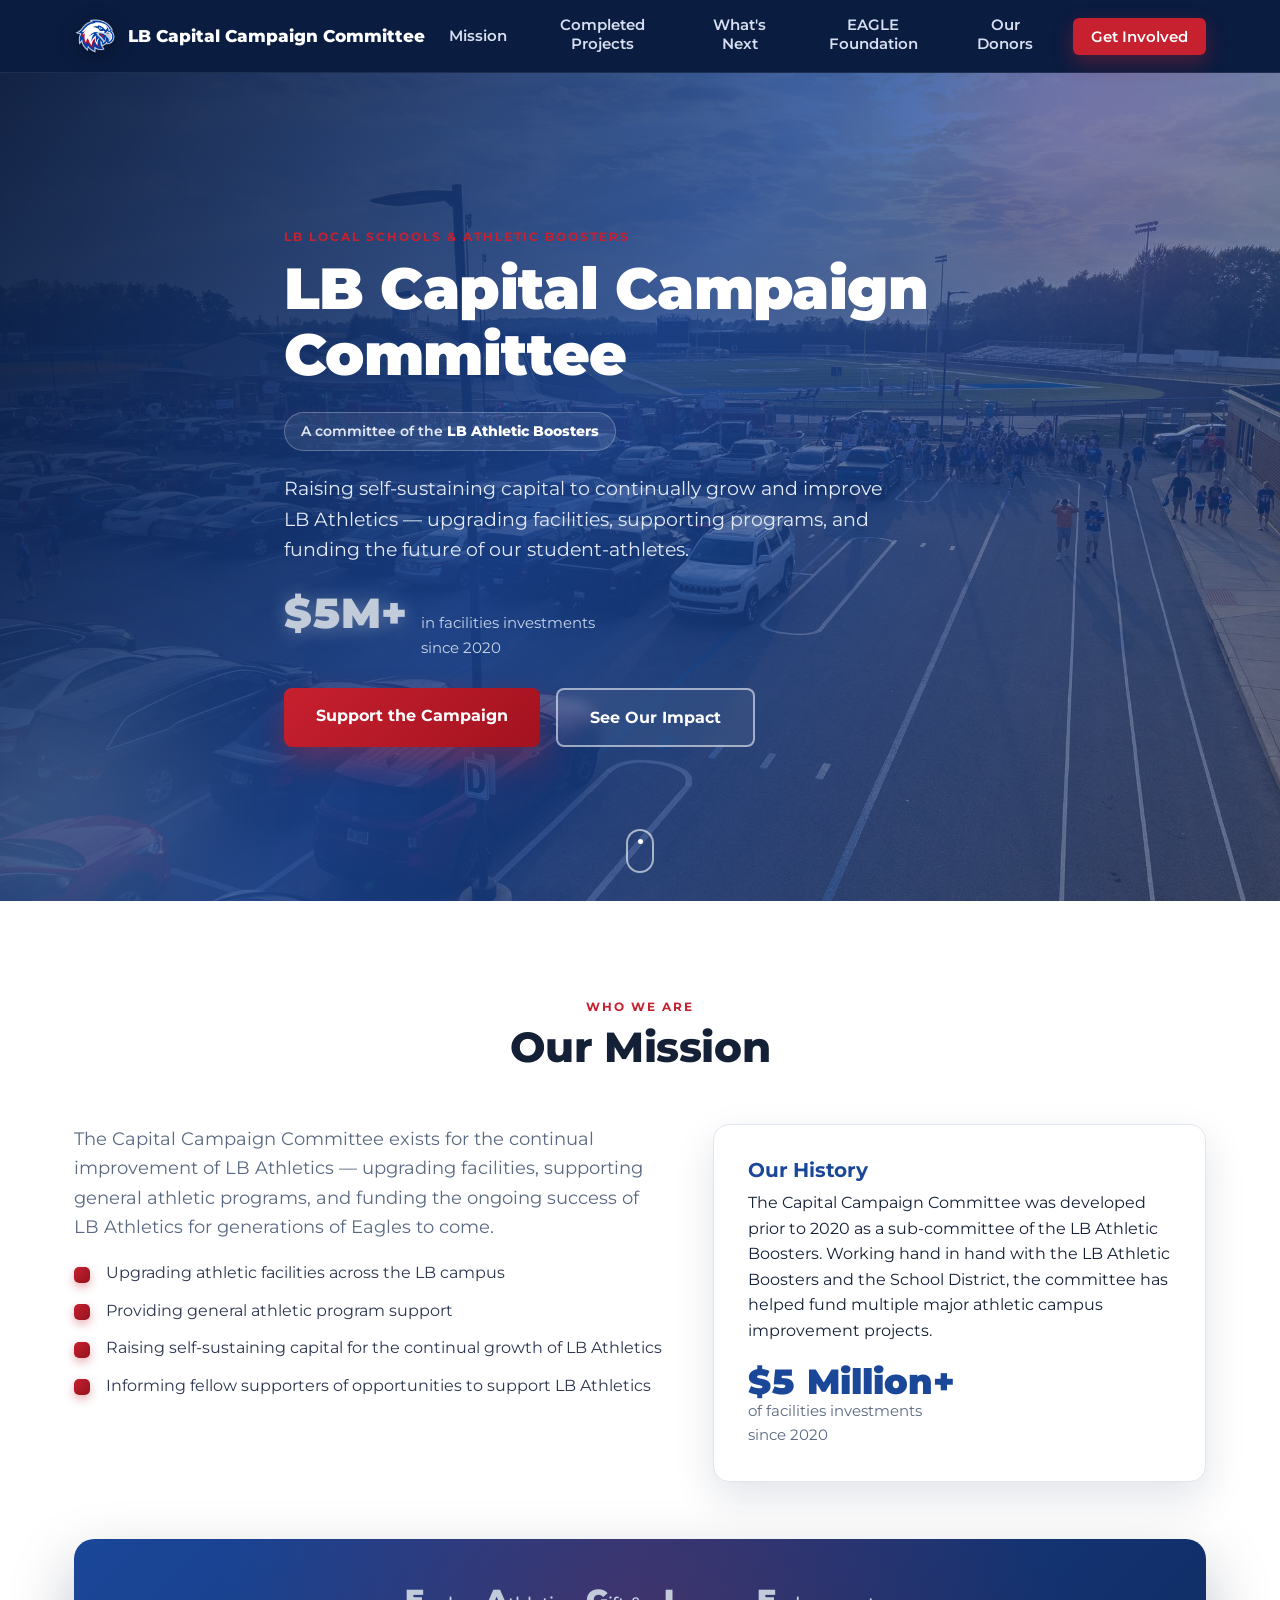
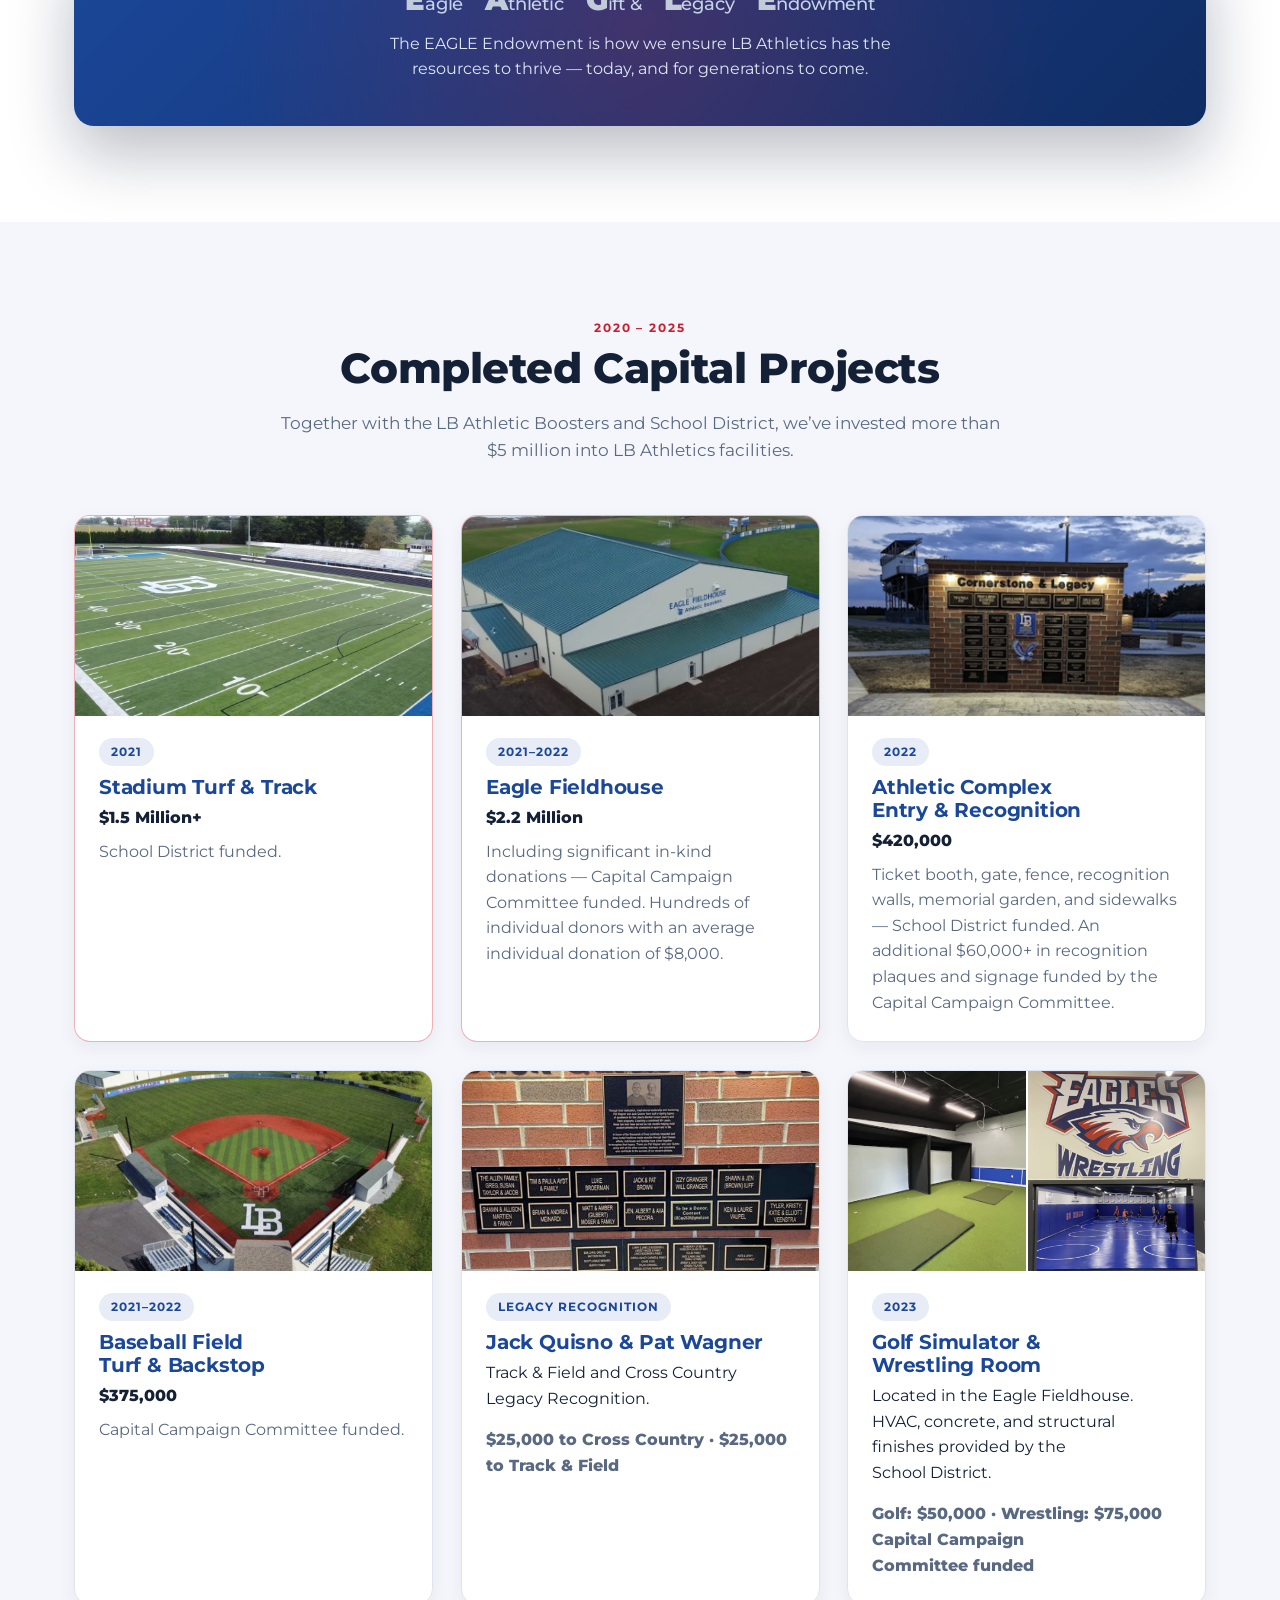
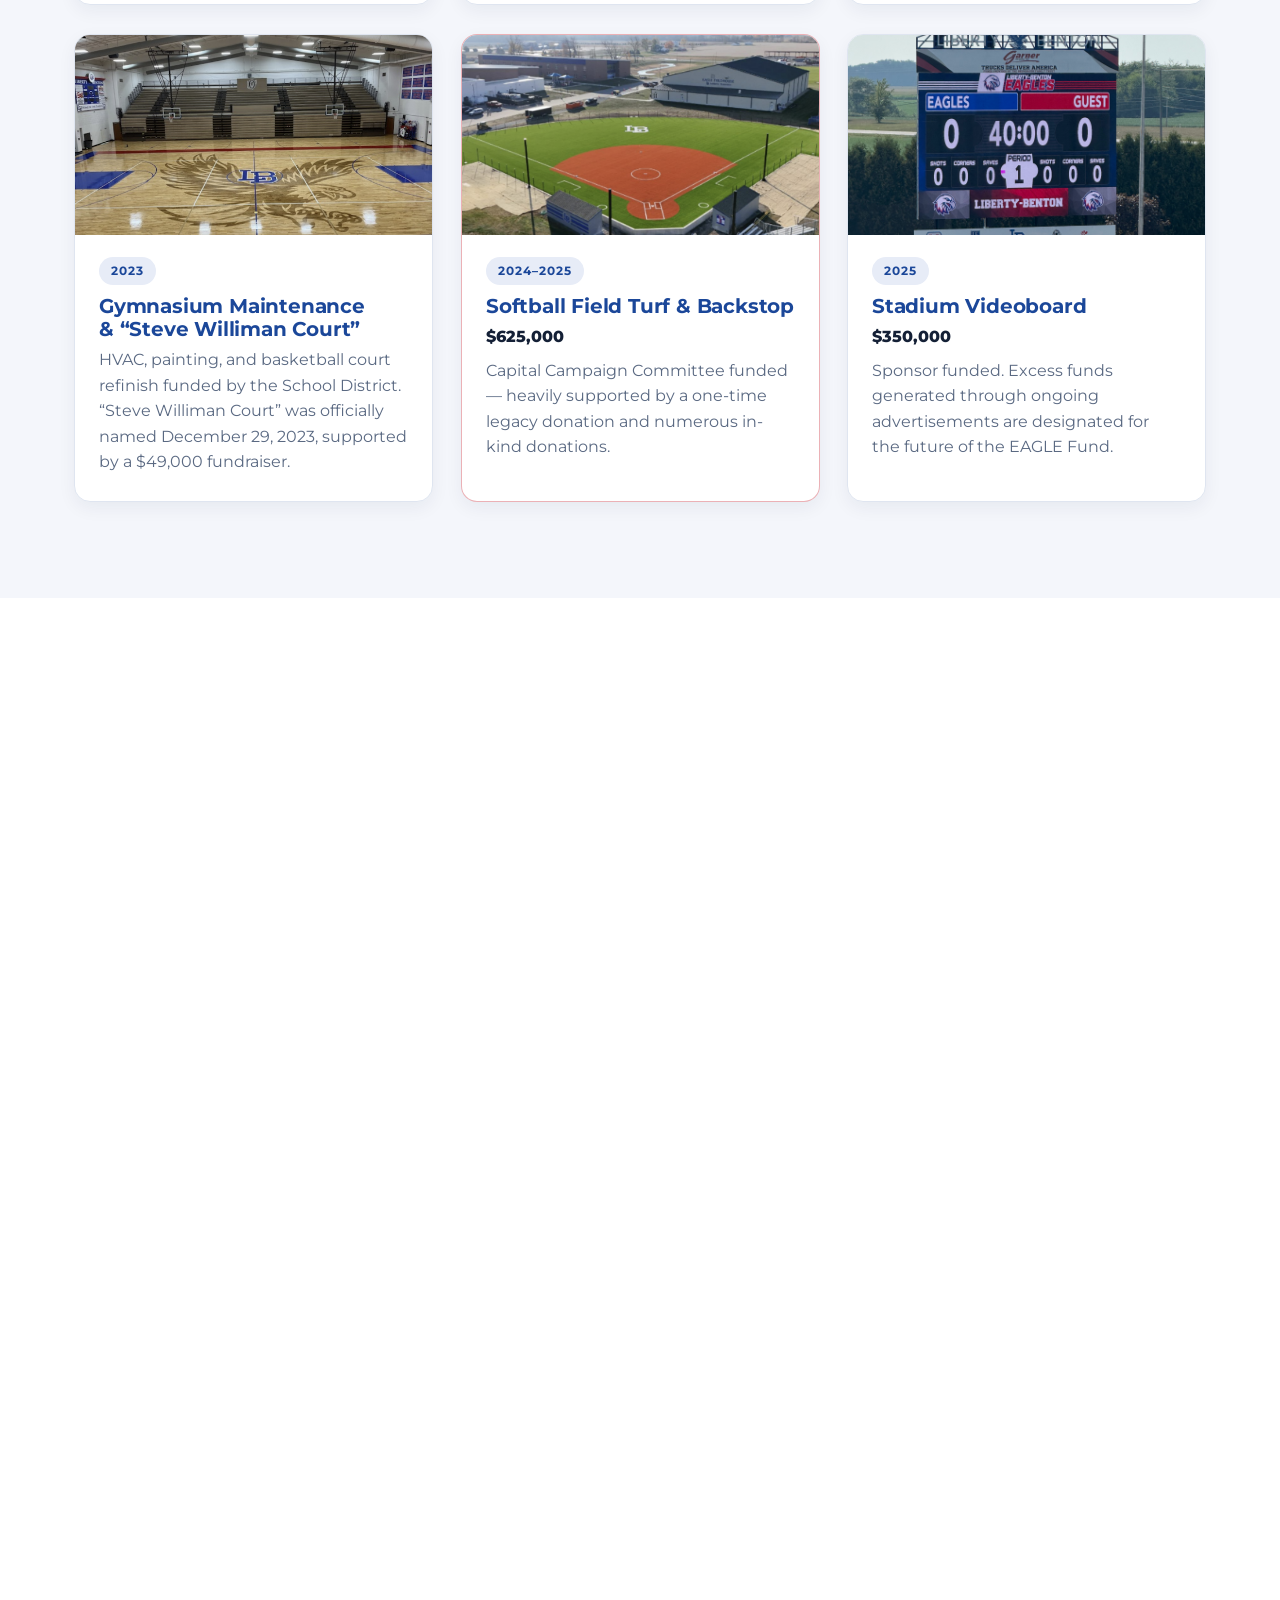
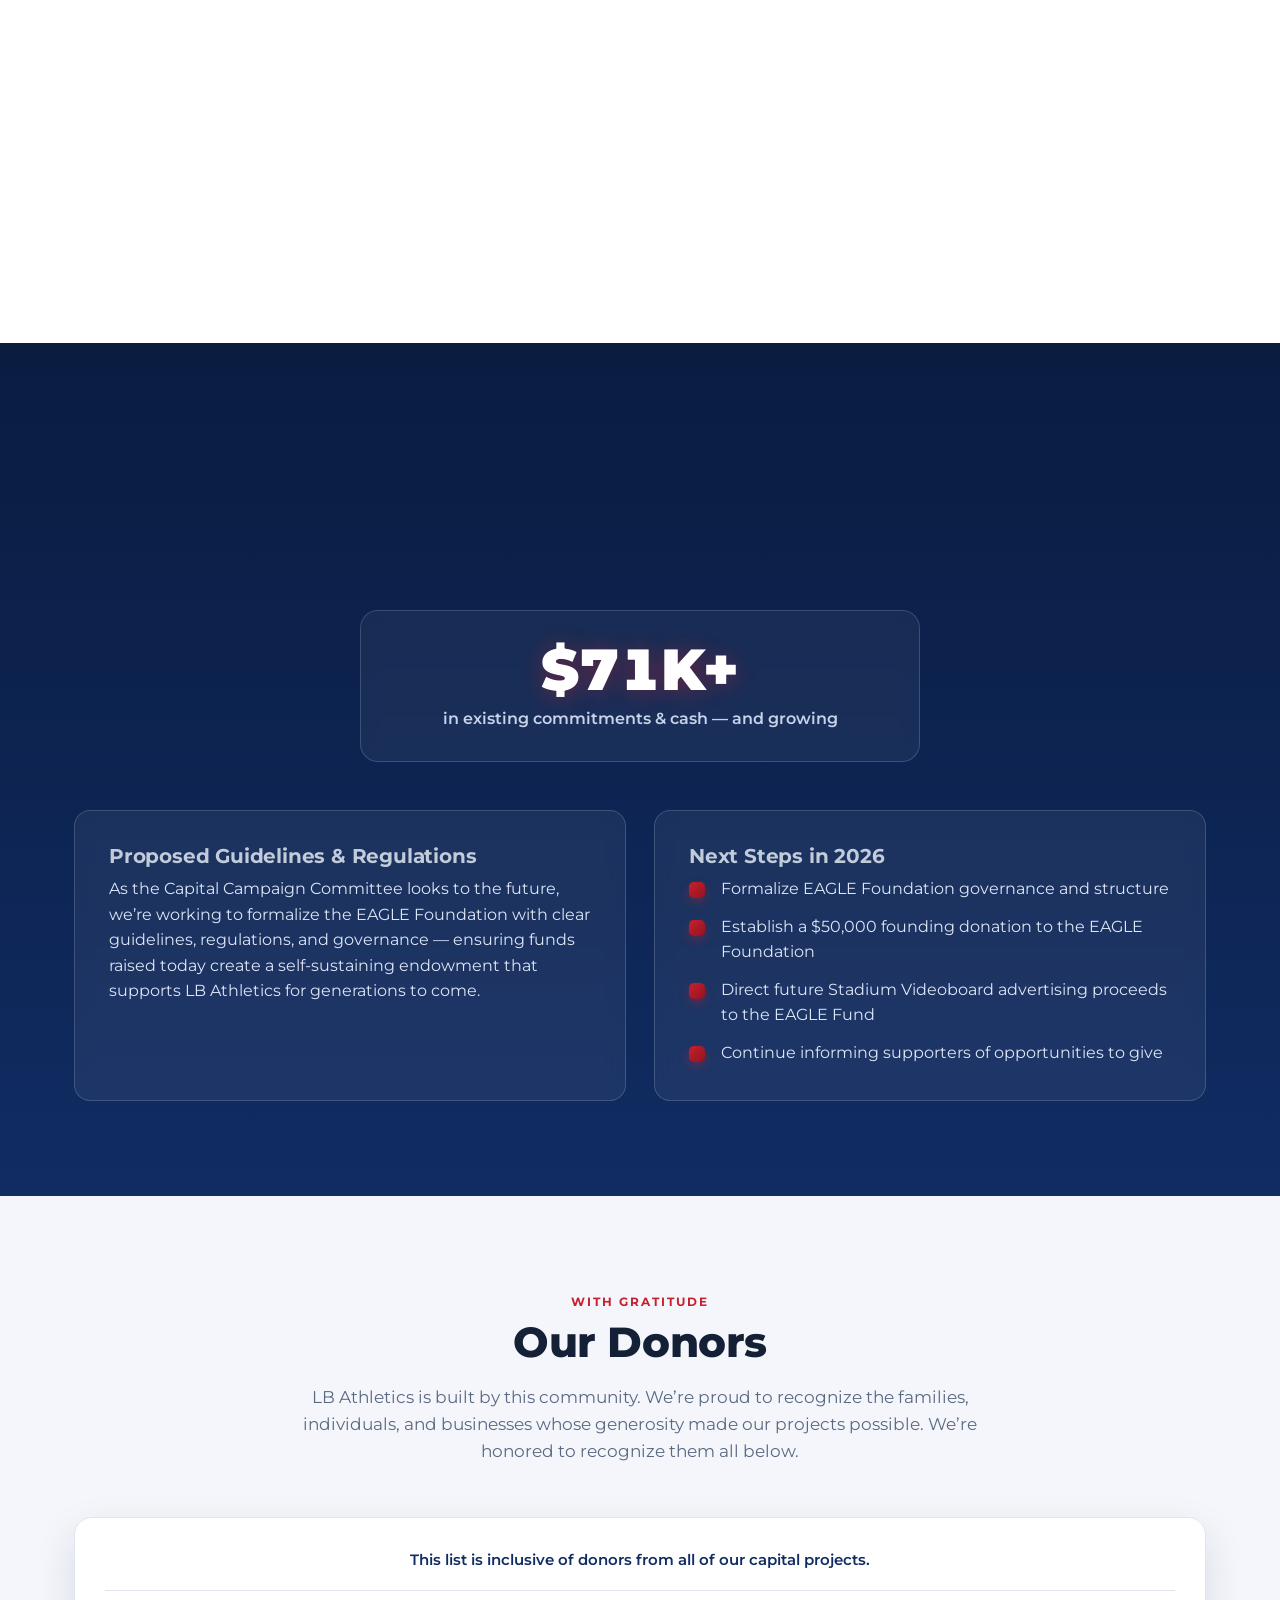
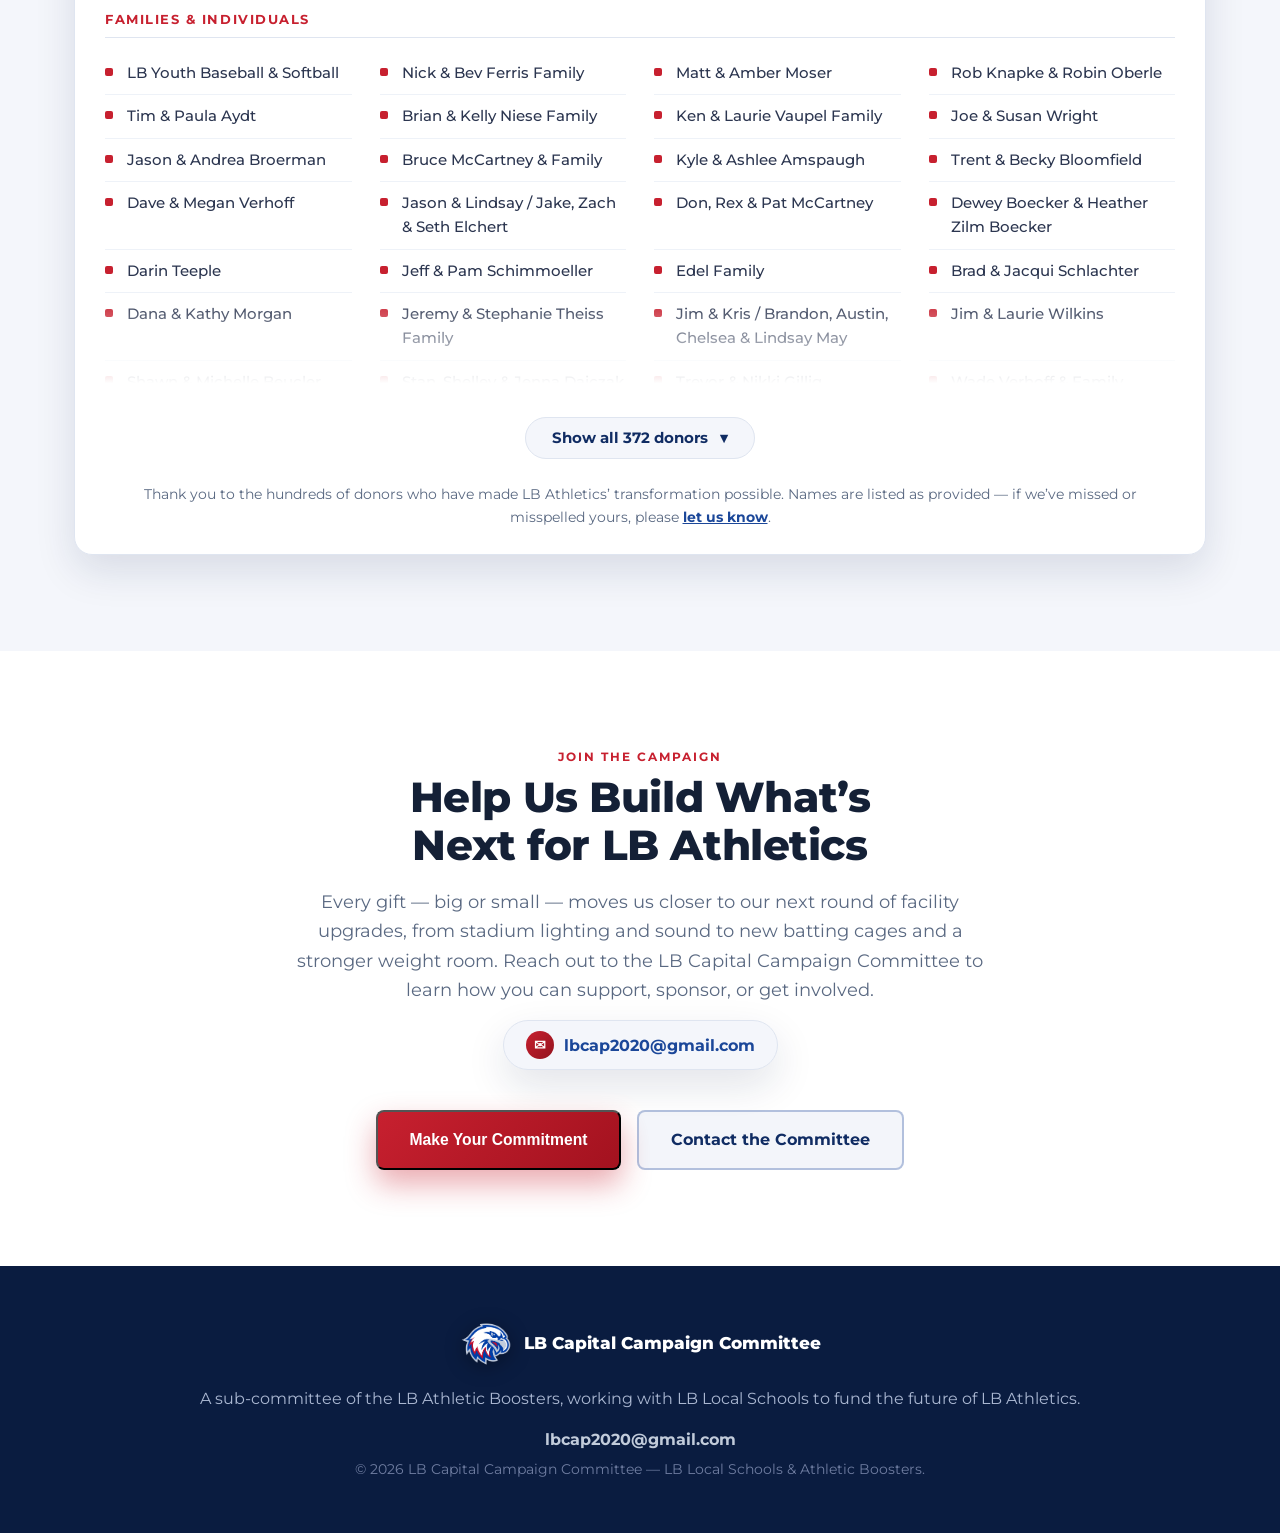
==== commit dfb8e02b: "Hero: add "A committee of the LB Athletic Boosters" affiliation chip; cache-bust css v29 Re-emphasiz" ====
--- a/index.html
+++ b/index.html
@@ -28,7 +28,7 @@
 <link rel="preconnect" href="https://fonts.gstatic.com" crossorigin>
 <link href="https://fonts.googleapis.com/css2?family=Montserrat:ital,wght@0,400;0,500;0,600;0,700;0,800;0,900;1,500&display=swap" rel="stylesheet">
 <link rel="preload" as="image" href="assets/images/hero-banner.jpg">
-<link rel="stylesheet" href="assets/css/style.css?v=28">
+<link rel="stylesheet" href="assets/css/style.css?v=29">
 </head>
 <body>
 
@@ -64,6 +64,7 @@
   <div class="container hero-content">
     <p class="eyebrow">LB Local Schools &amp; Athletic Boosters</p>
     <h1>LB Capital Campaign Committee</h1>
+    <p class="hero-affiliation">A committee of the <strong>LB Athletic Boosters</strong></p>
     <p class="hero-lede">
       Raising self-sustaining capital to continually grow and improve LB Athletics &mdash;
       upgrading facilities, supporting programs, and funding the future of our student-athletes.
--- a/assets/css/style.css
+++ b/assets/css/style.css
@@ -295,6 +295,24 @@
   font-size: 1.2rem;
   color: var(--on-dark-soft);
   max-width: 620px;
+}
+
+/* Affiliation chip — re-emphasizes that the Campaign is part of the Boosters */
+.hero-affiliation {
+  display: inline-block;
+  text-align: center;
+  margin: 2px 0 22px;
+  padding: 7px 16px;
+  font-size: 0.9rem;
+  font-weight: 600;
+  color: var(--on-dark-soft);
+  background: rgba(255, 255, 255, 0.08);
+  border: 1px solid rgba(255, 255, 255, 0.25);
+  border-radius: 999px;
+}
+.hero-affiliation strong {
+  color: #fff;
+  font-weight: 800;
 }
 
 .hero-stat {
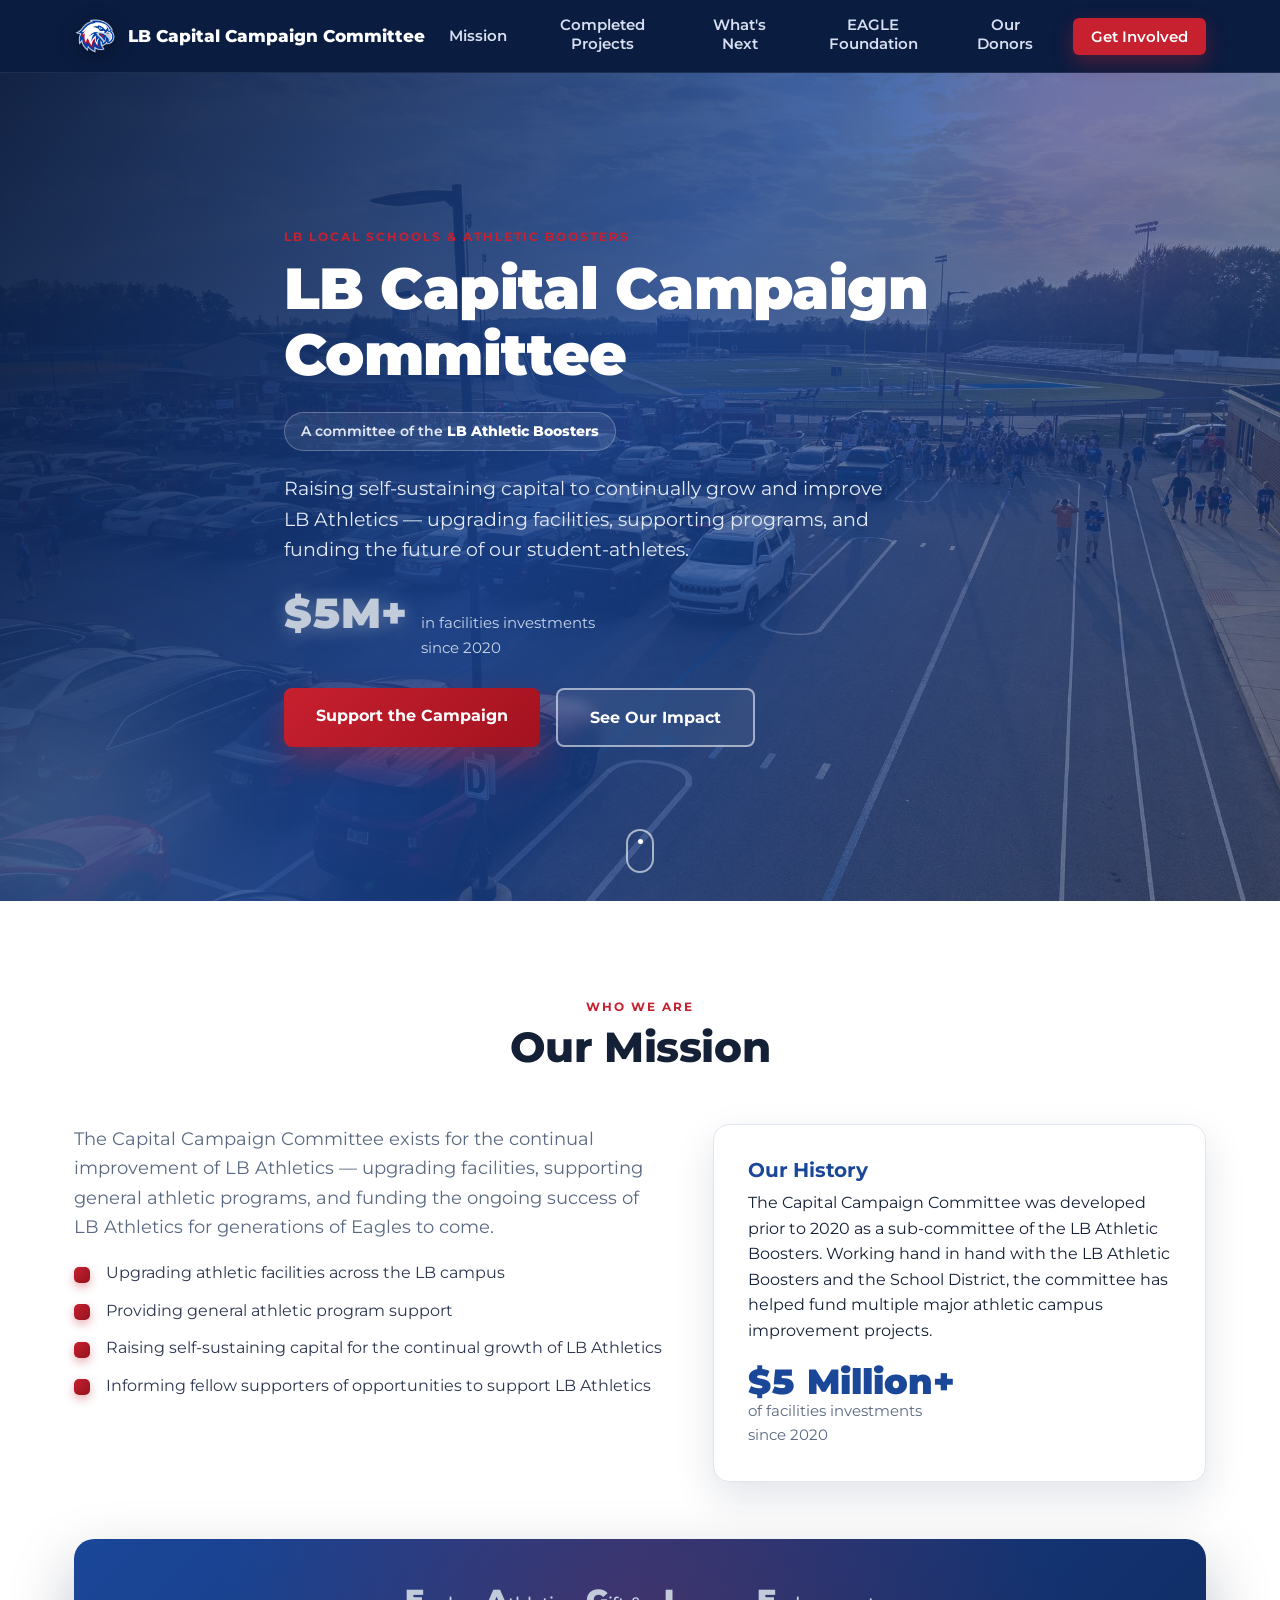
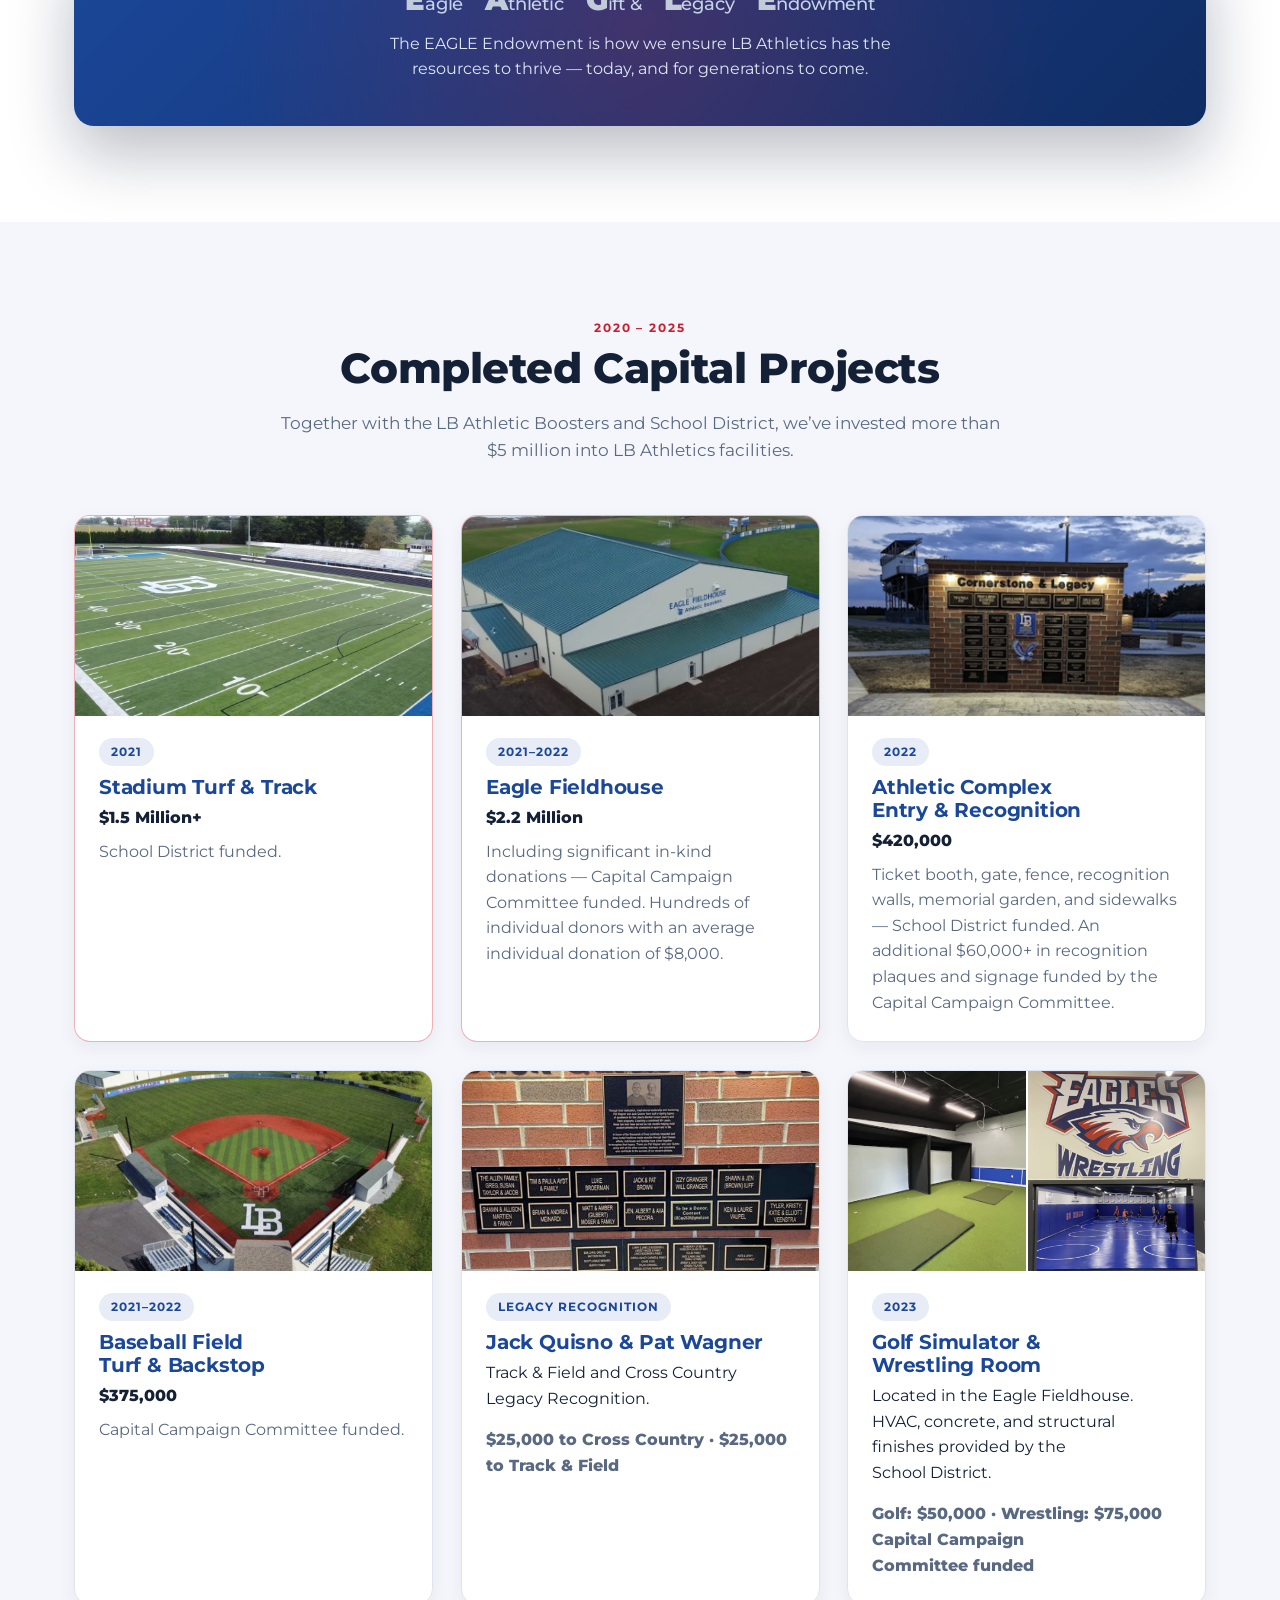
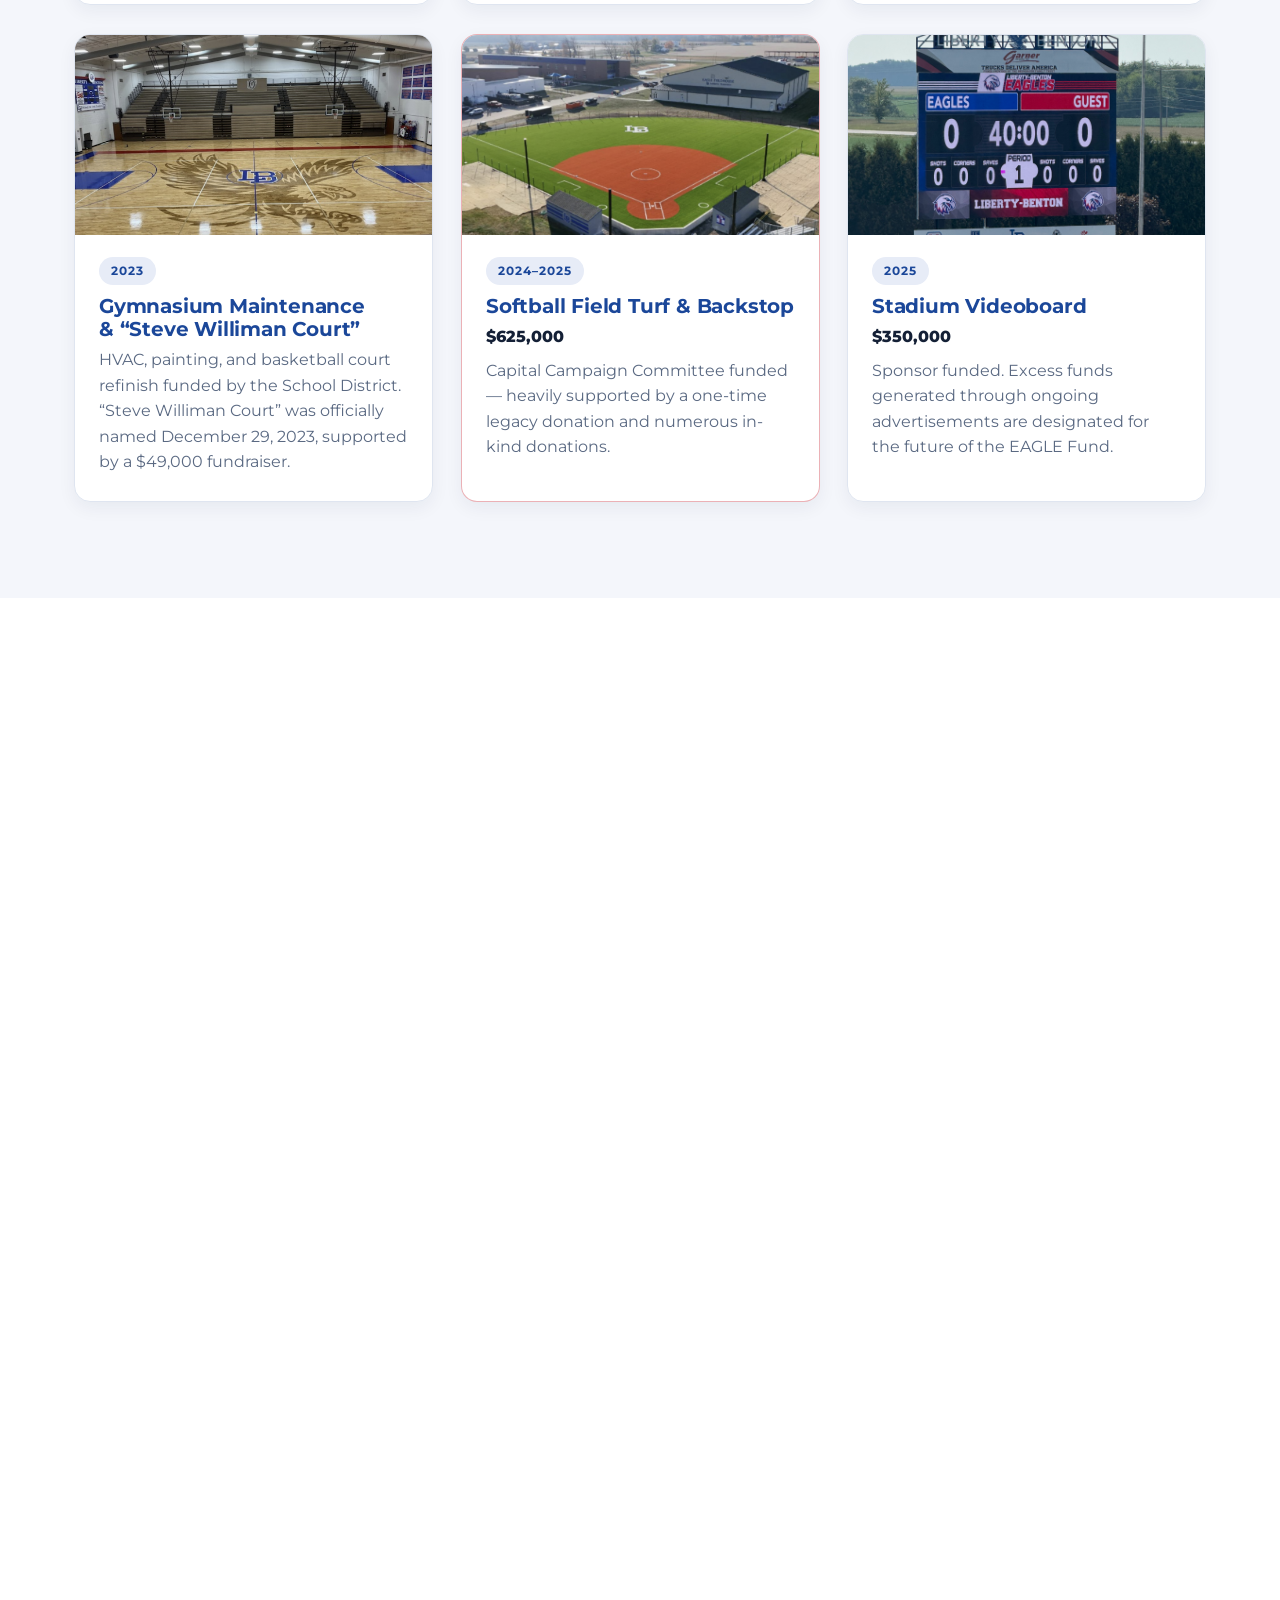
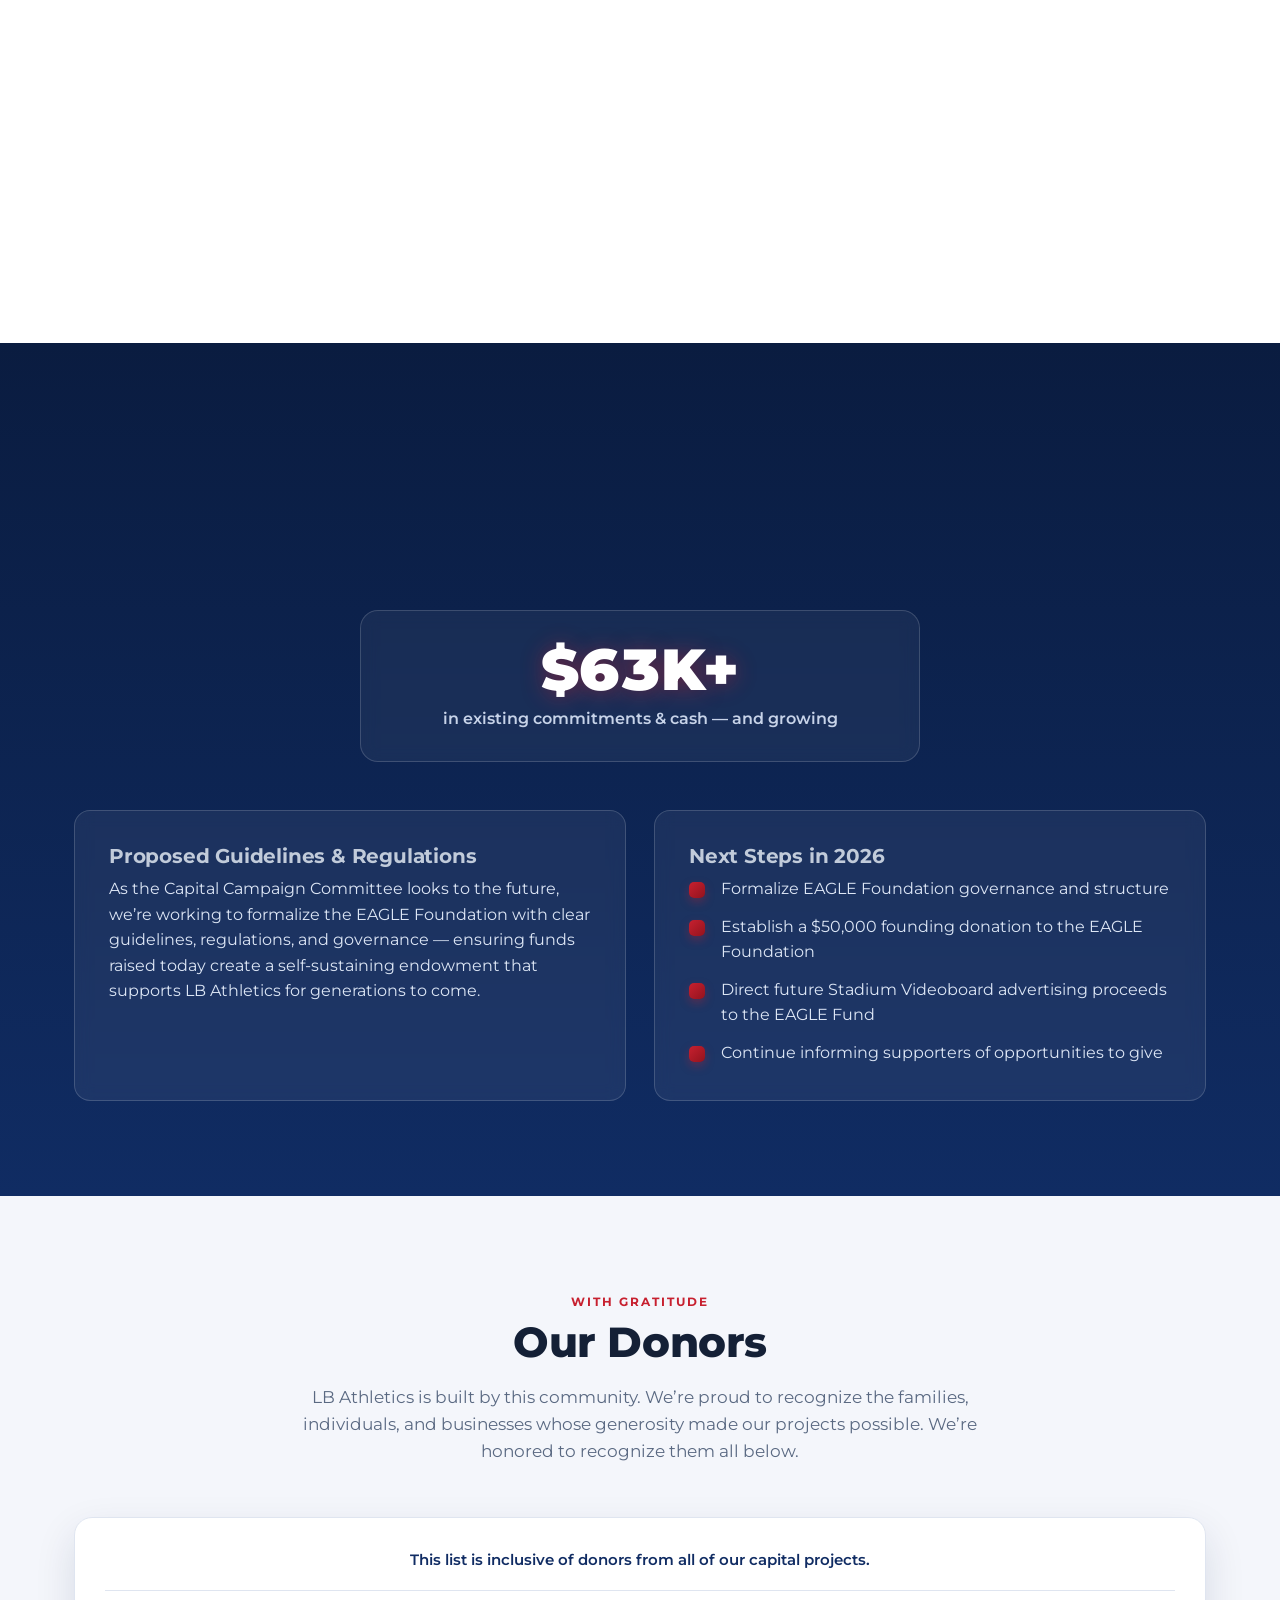
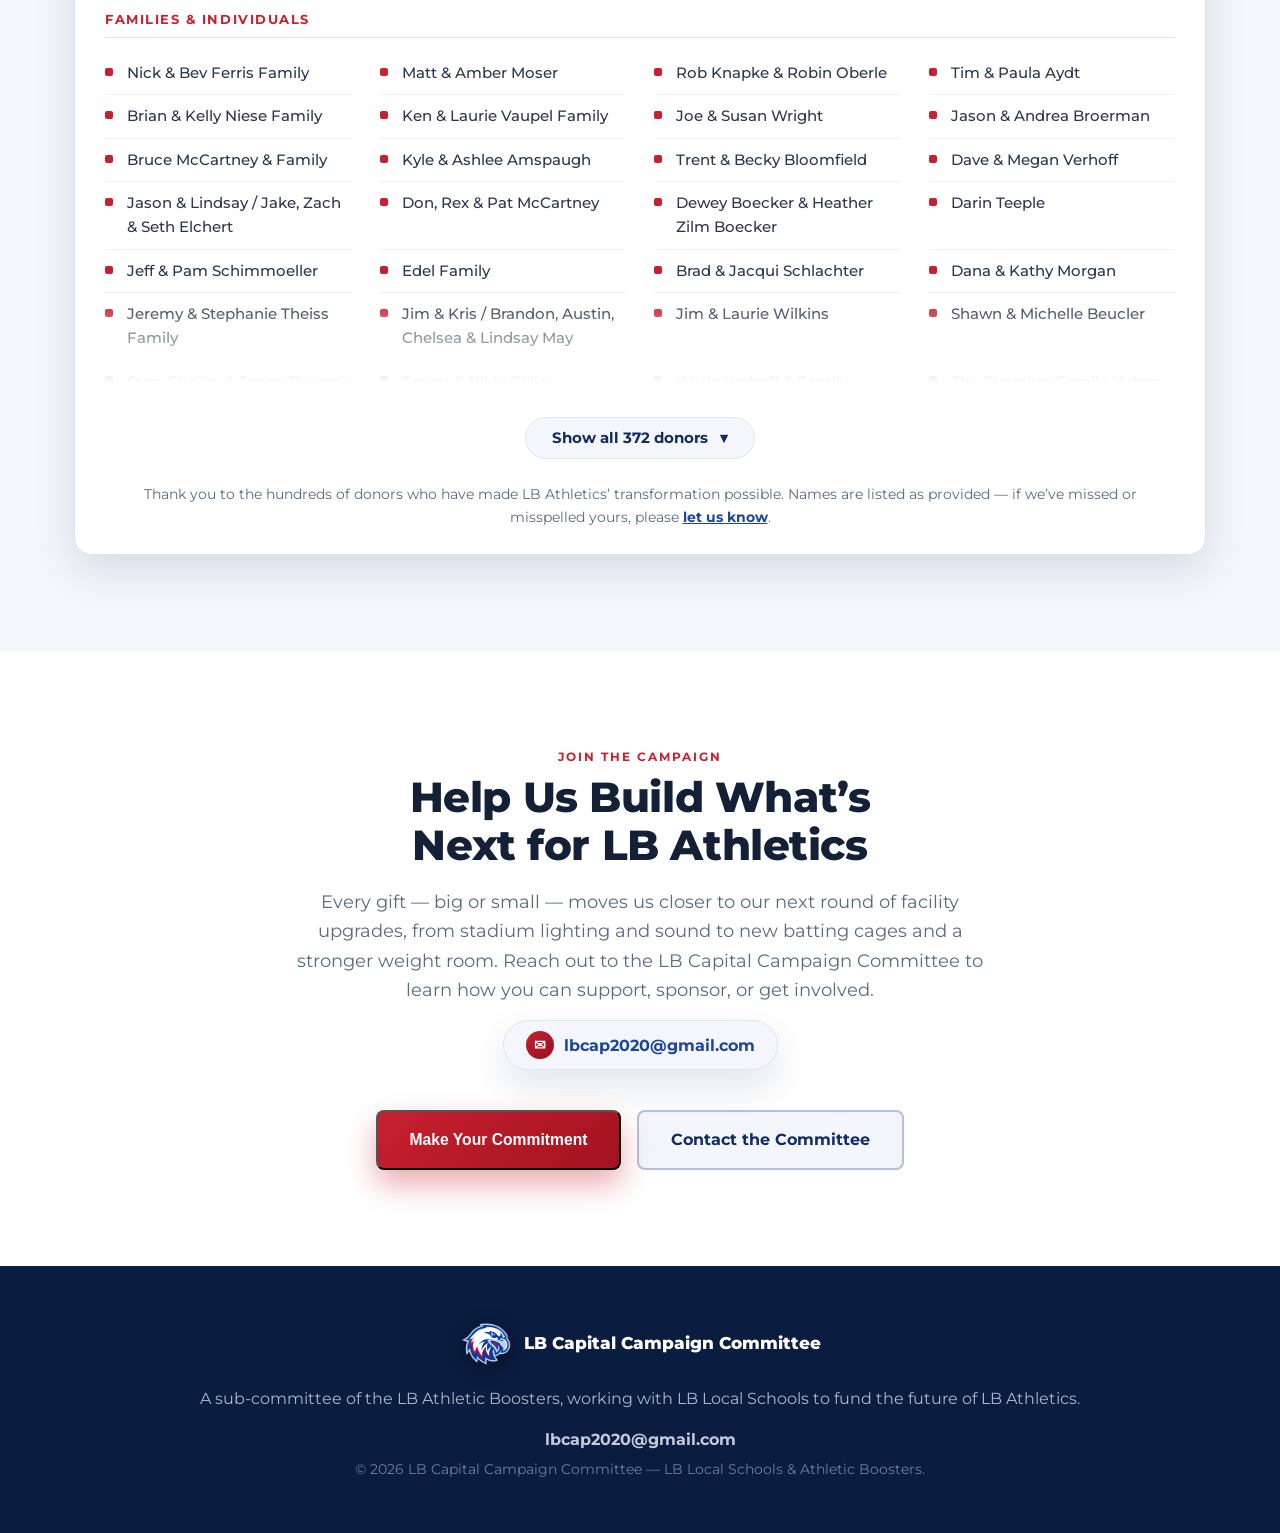
==== commit 5a090aae: "Donor wall: move LB Youth Baseball & Softball to org group; rename "Business Sponsors" -> "Businesse" ====
--- a/index.html
+++ b/index.html
@@ -392,7 +392,6 @@
       <div class="donor-list-wrap">
         <h3 class="donor-group-head">Families &amp; Individuals</h3>
         <ul class="donor-list">
-          <li>LB Youth Baseball &amp; Softball</li>
           <li>Nick &amp; Bev Ferris Family</li>
           <li>Matt &amp; Amber Moser</li>
           <li>Rob Knapke &amp; Robin Oberle</li>
@@ -720,8 +719,9 @@
           <li>Will Poling</li>
           <li>Woods Family</li>
         </ul>
-        <h3 class="donor-group-head">Business Sponsors</h3>
+        <h3 class="donor-group-head">Businesses &amp; Organizations</h3>
         <ul class="donor-list">
+          <li>LB Youth Baseball &amp; Softball</li>
           <li>PBR Ohio</li>
           <li>First National Bank</li>
           <li>Clouse House Golf</li>
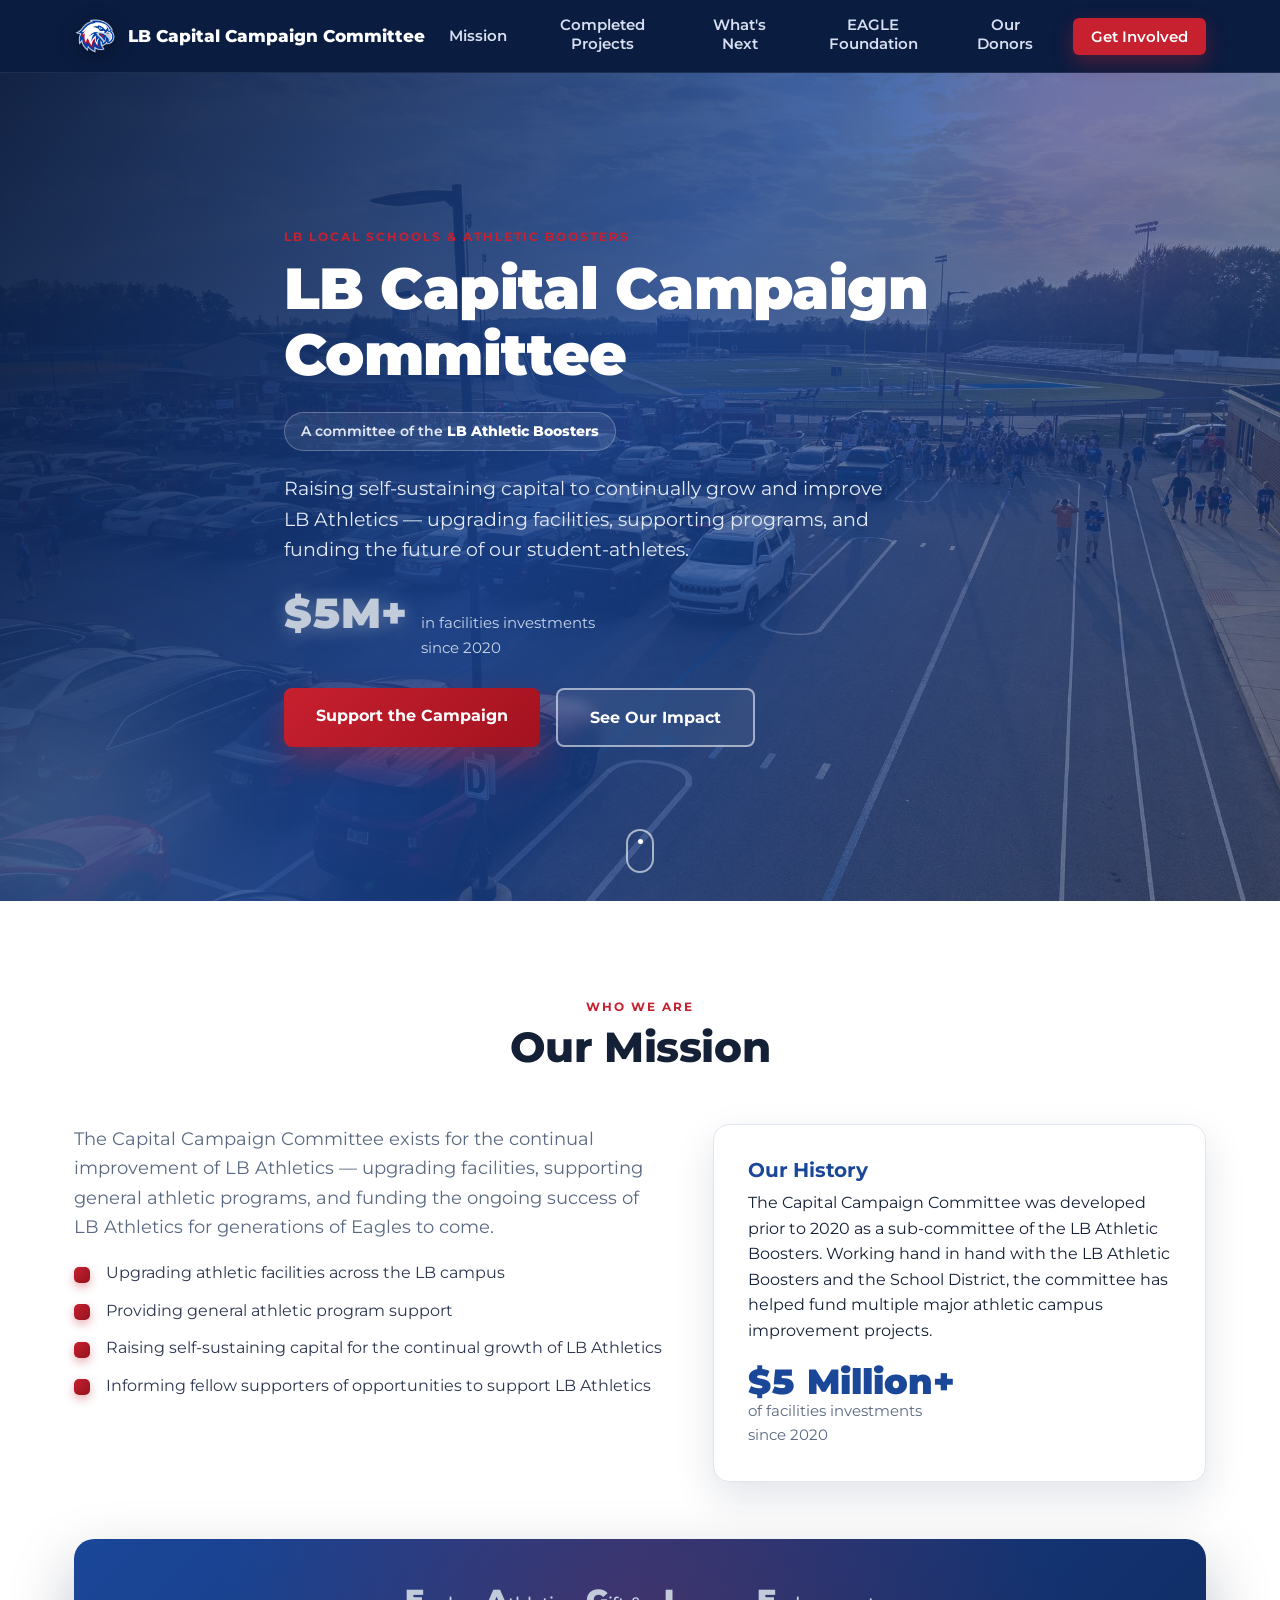
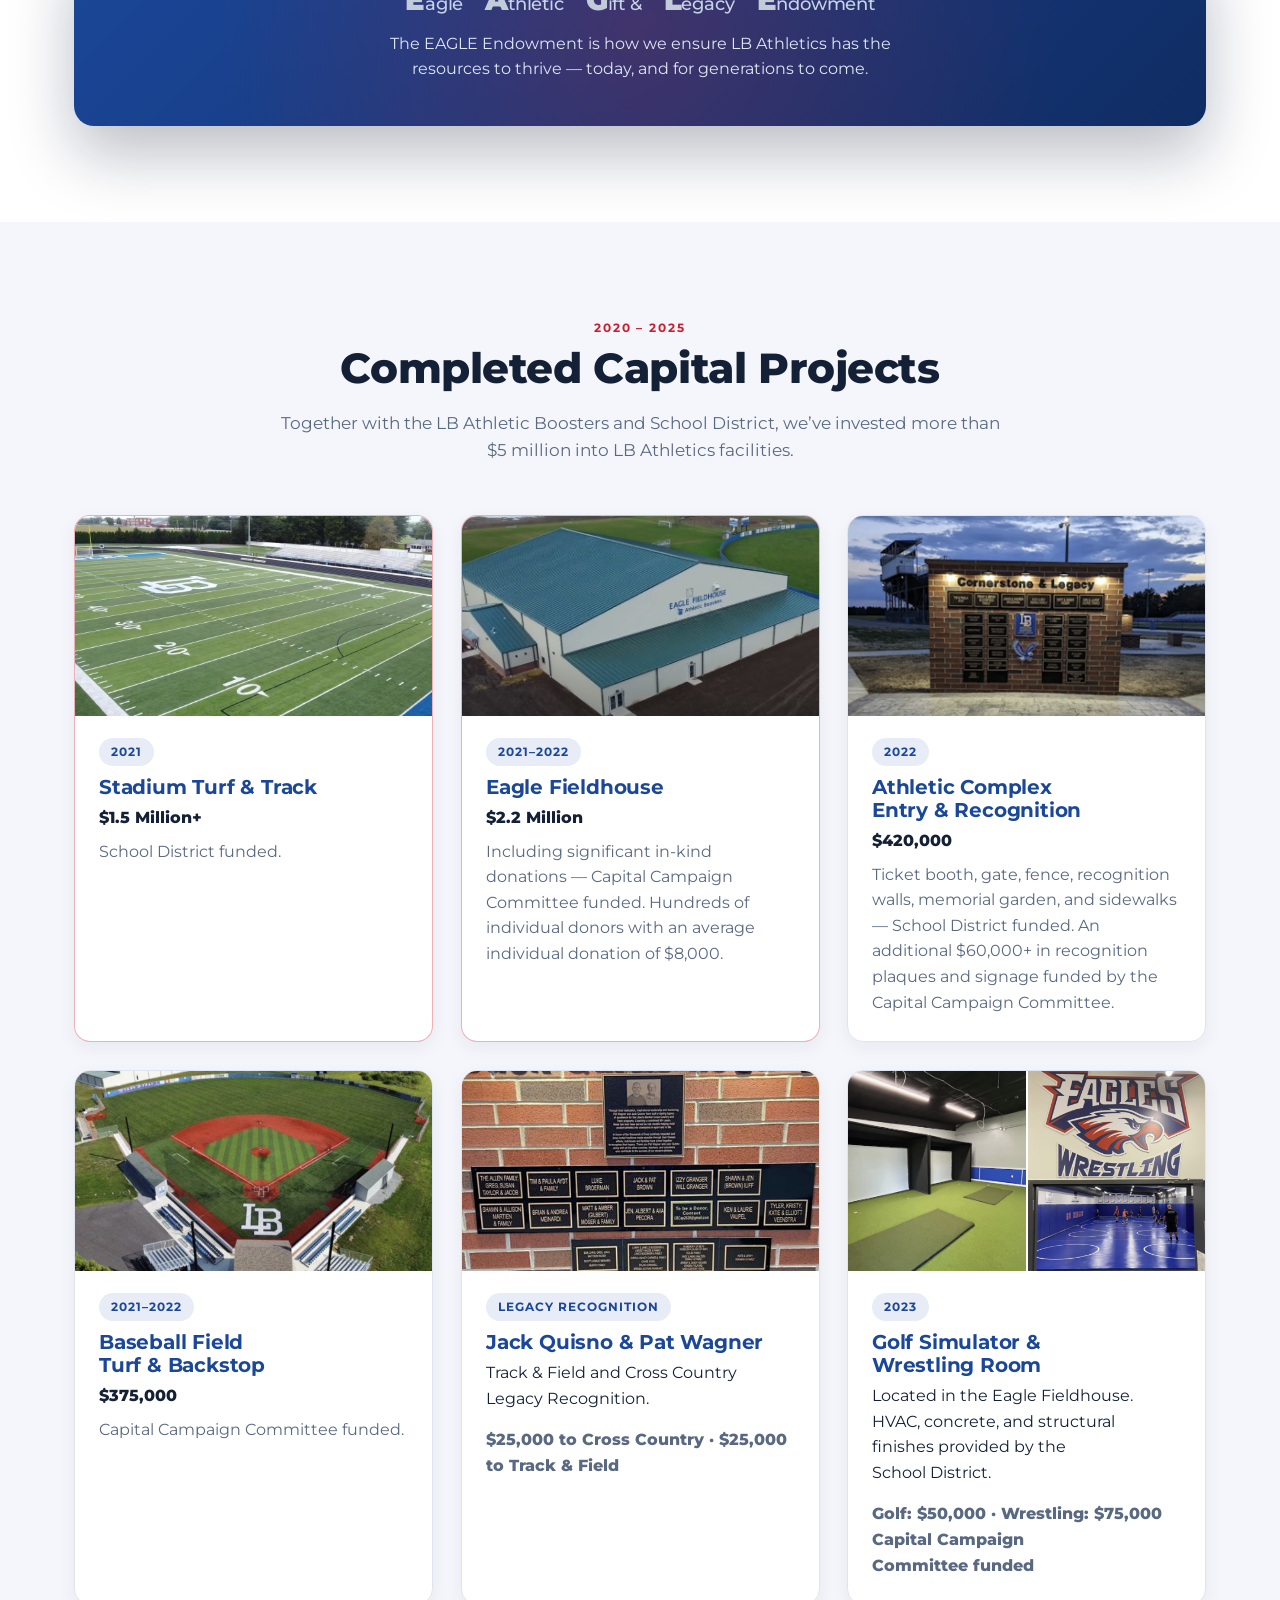
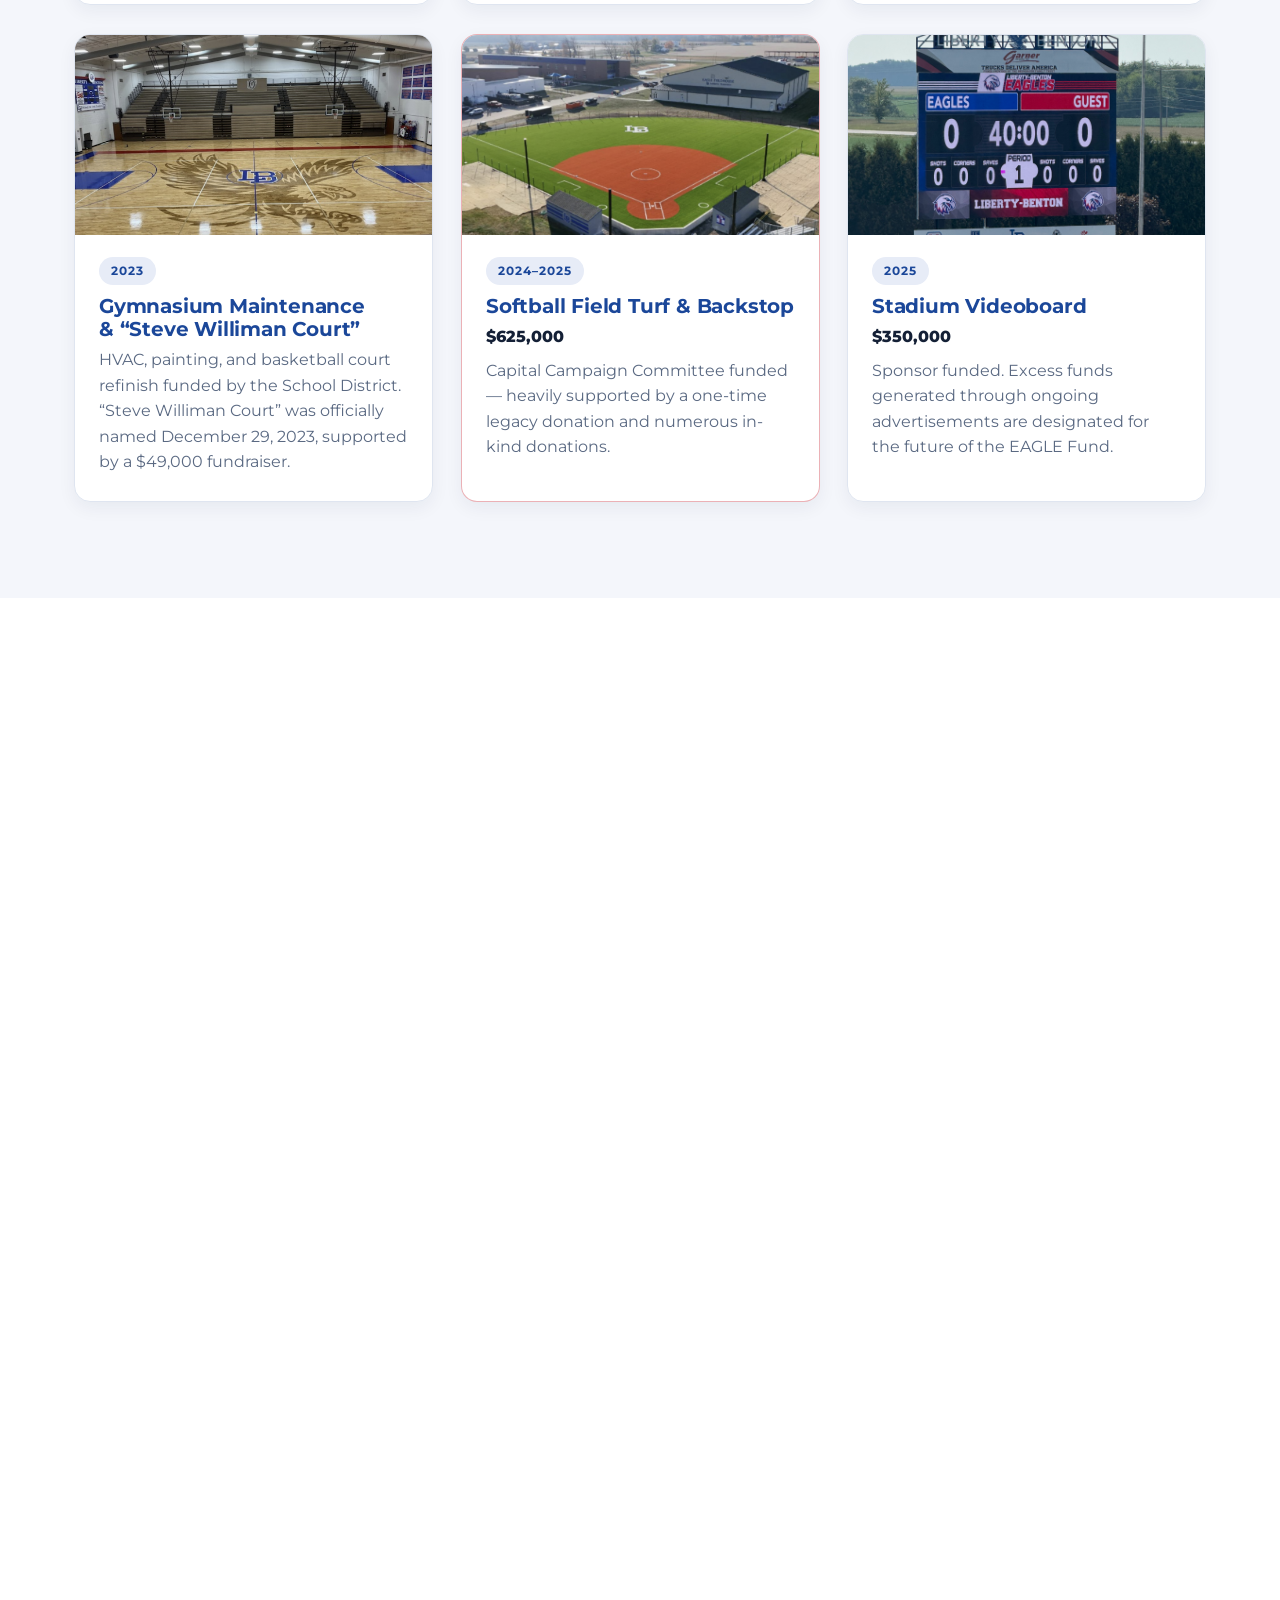
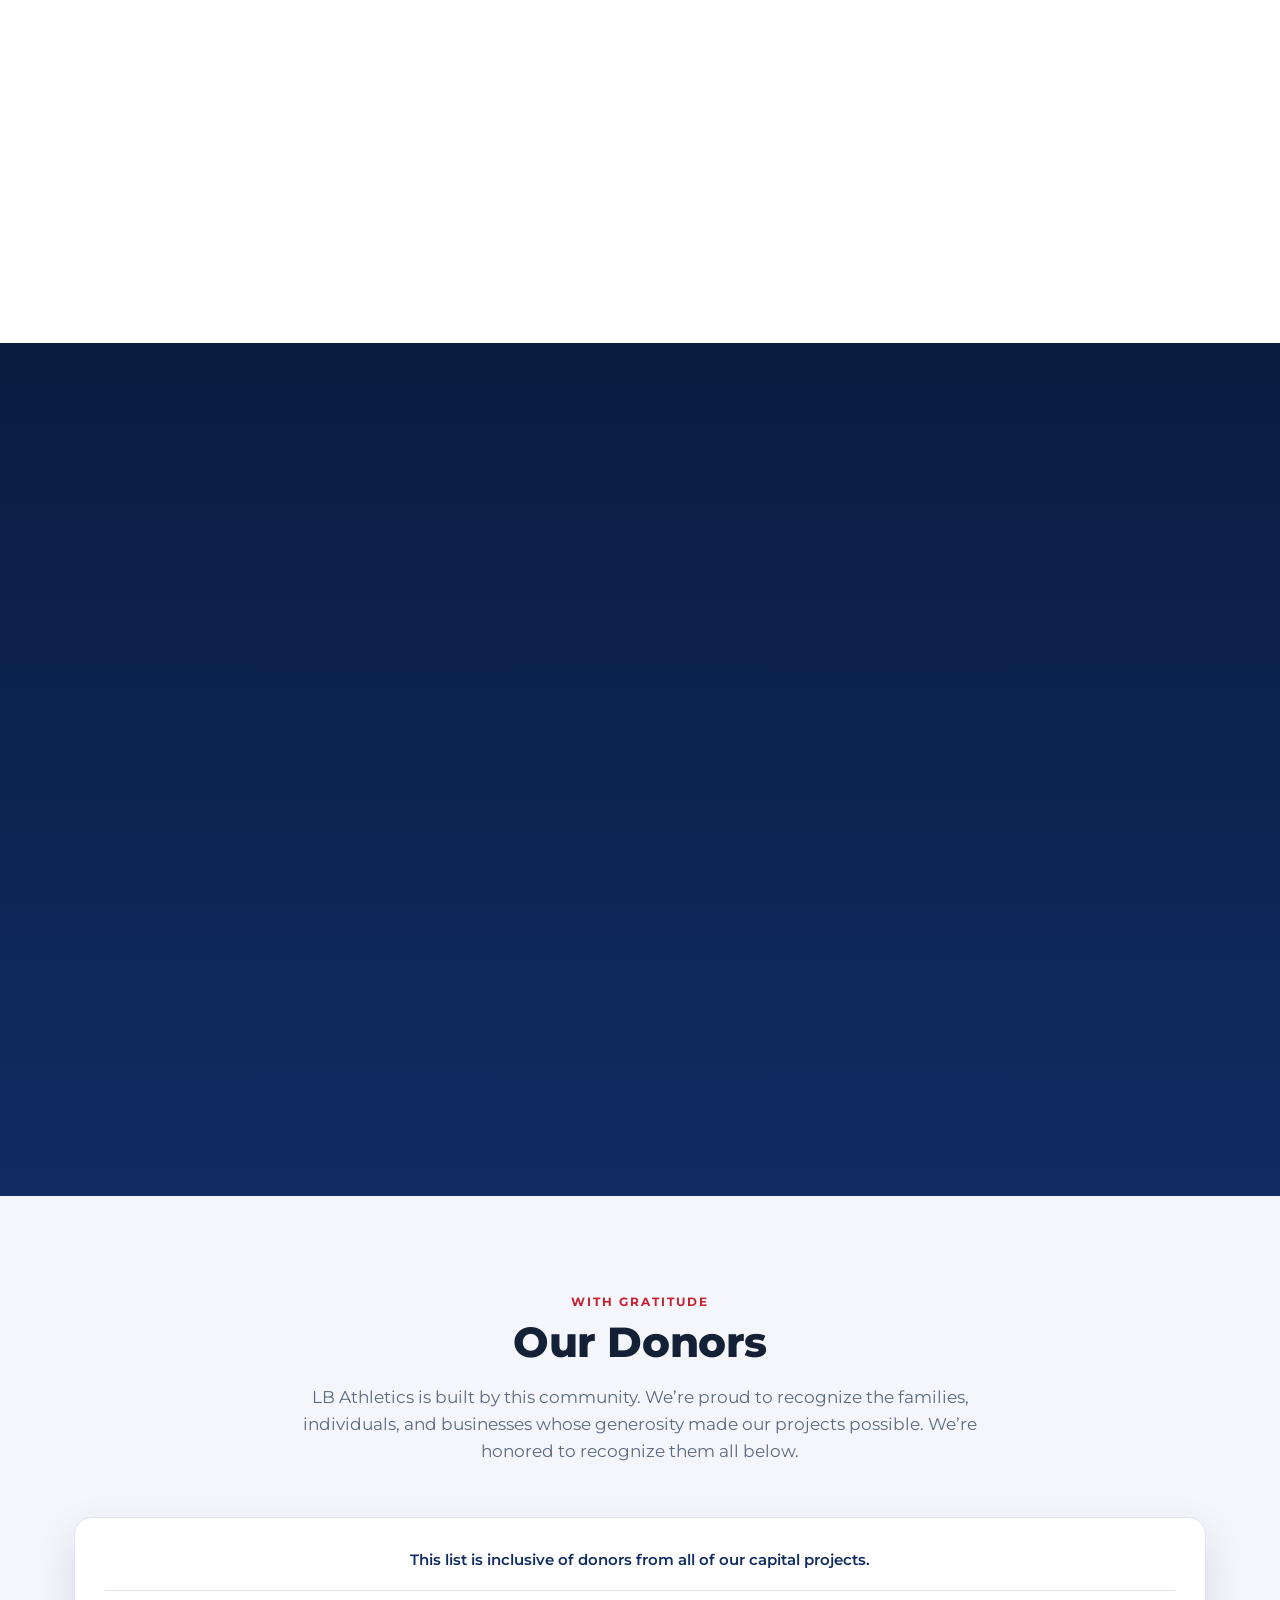
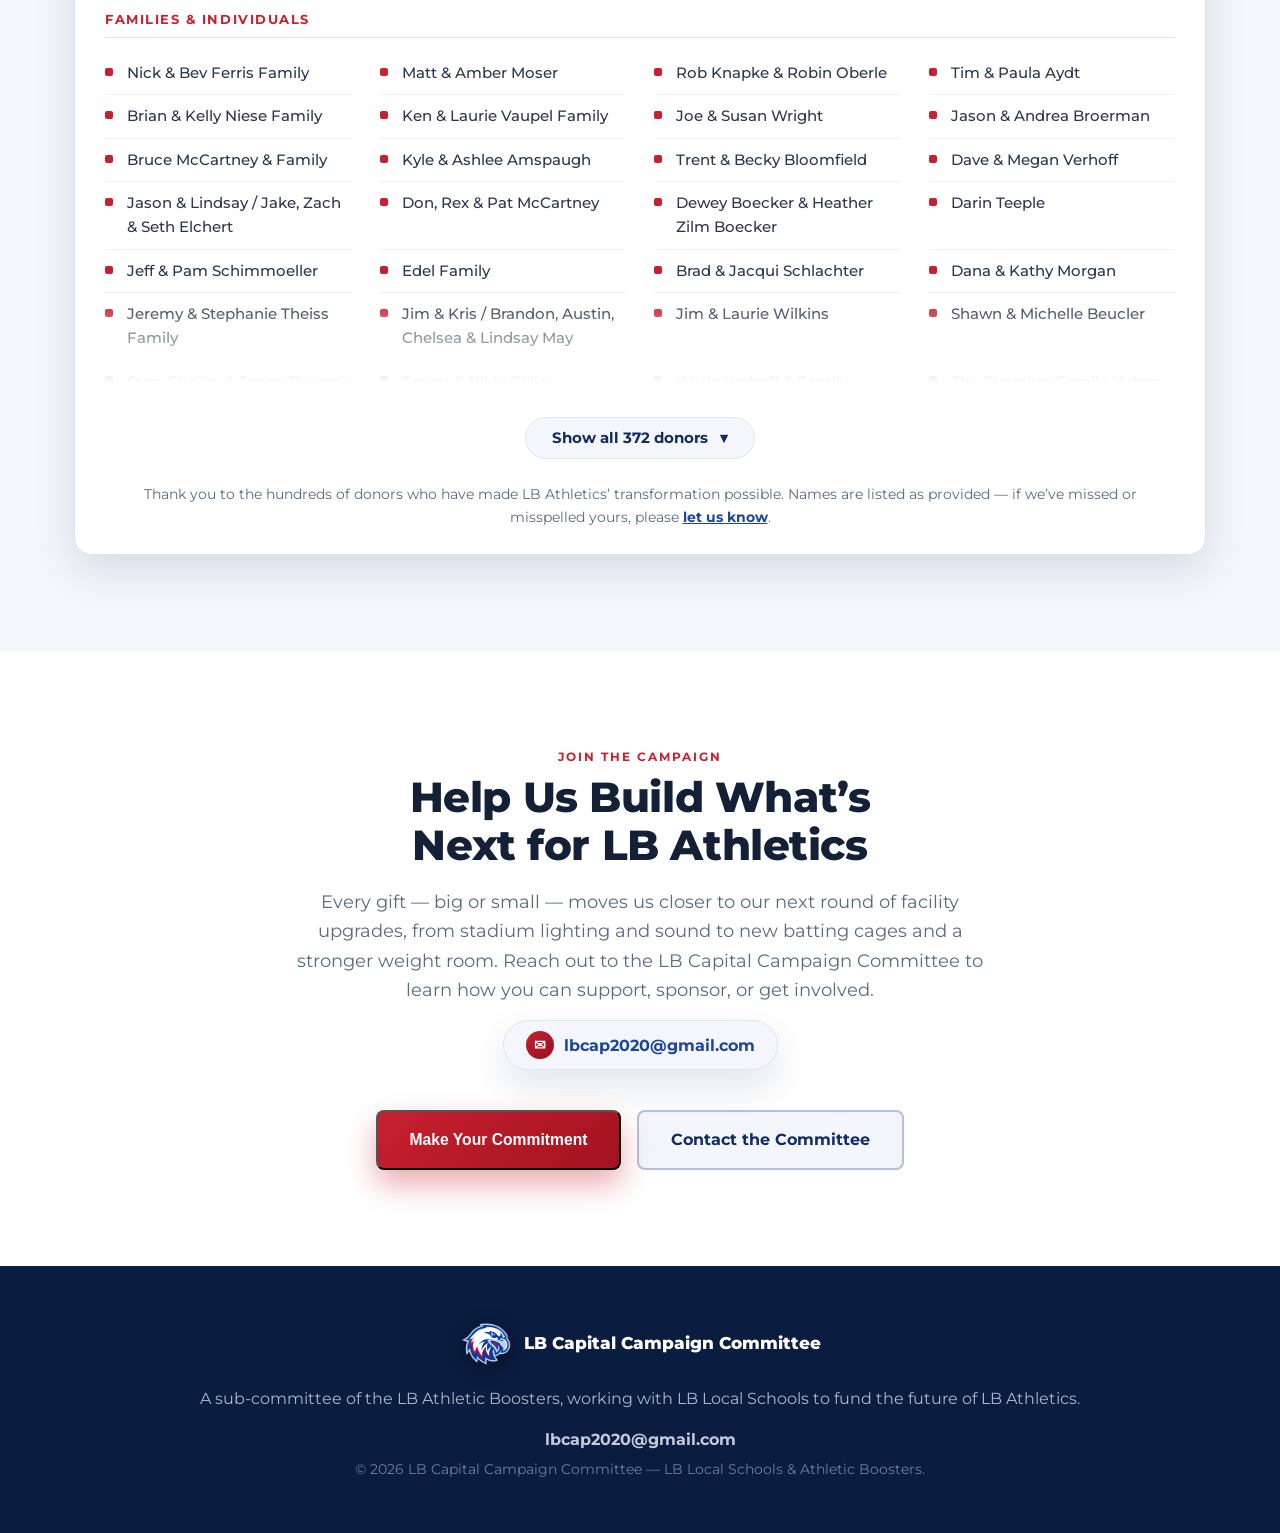
==== commit 07b6dc90: "Progress bar: update Capital Campaign 2026 raised to $266,000 (~44% of $600K goal) Co-Authored-By: C" ====
--- a/index.html
+++ b/index.html
@@ -253,7 +253,7 @@
     <div class="campaign-progress" data-reveal data-goal="600000">
       <div class="progress-head">
         <div class="progress-raised">
-          <span class="progress-amount stat-number" data-count-to="100000" data-prefix="$">$100,000</span>
+          <span class="progress-amount stat-number" data-count-to="266000" data-prefix="$">$266,000</span>
           <span class="progress-raised-label">commitments toward Capital Campaign 2026</span>
         </div>
         <div class="progress-goal">
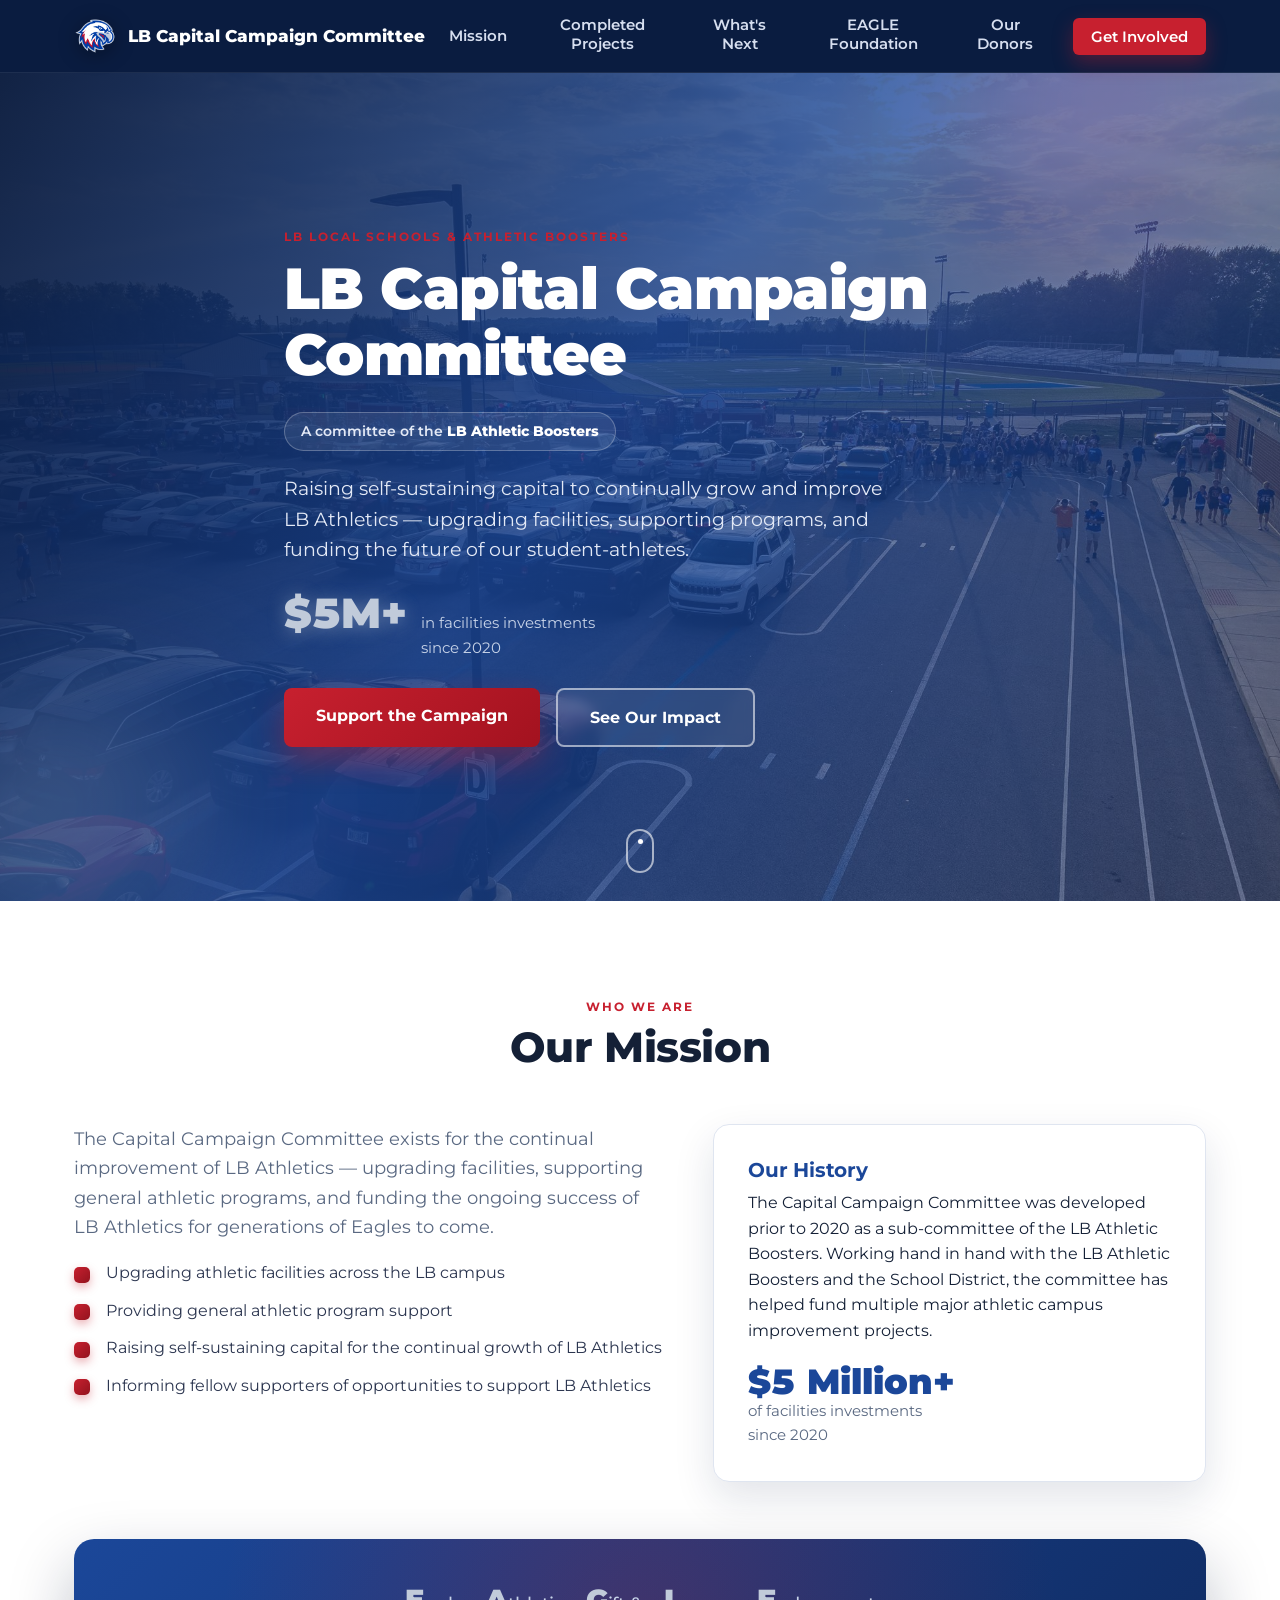
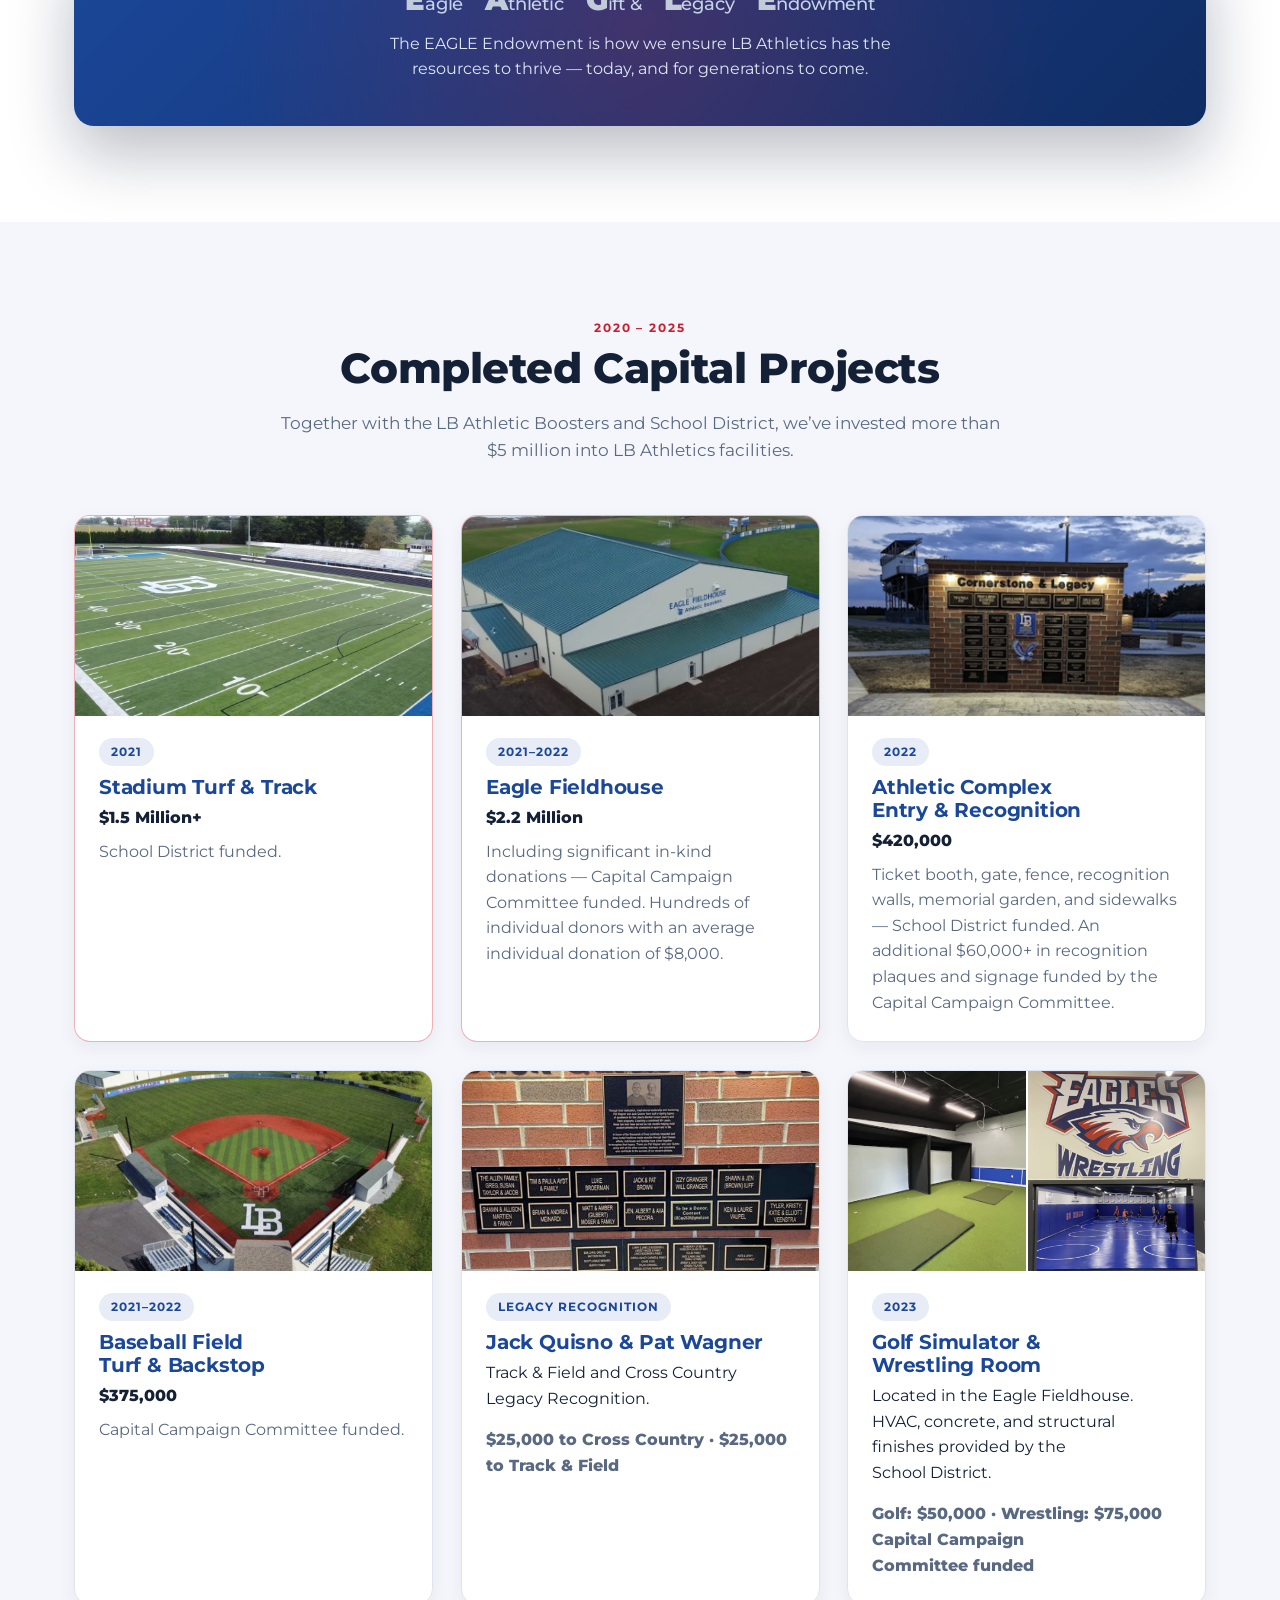
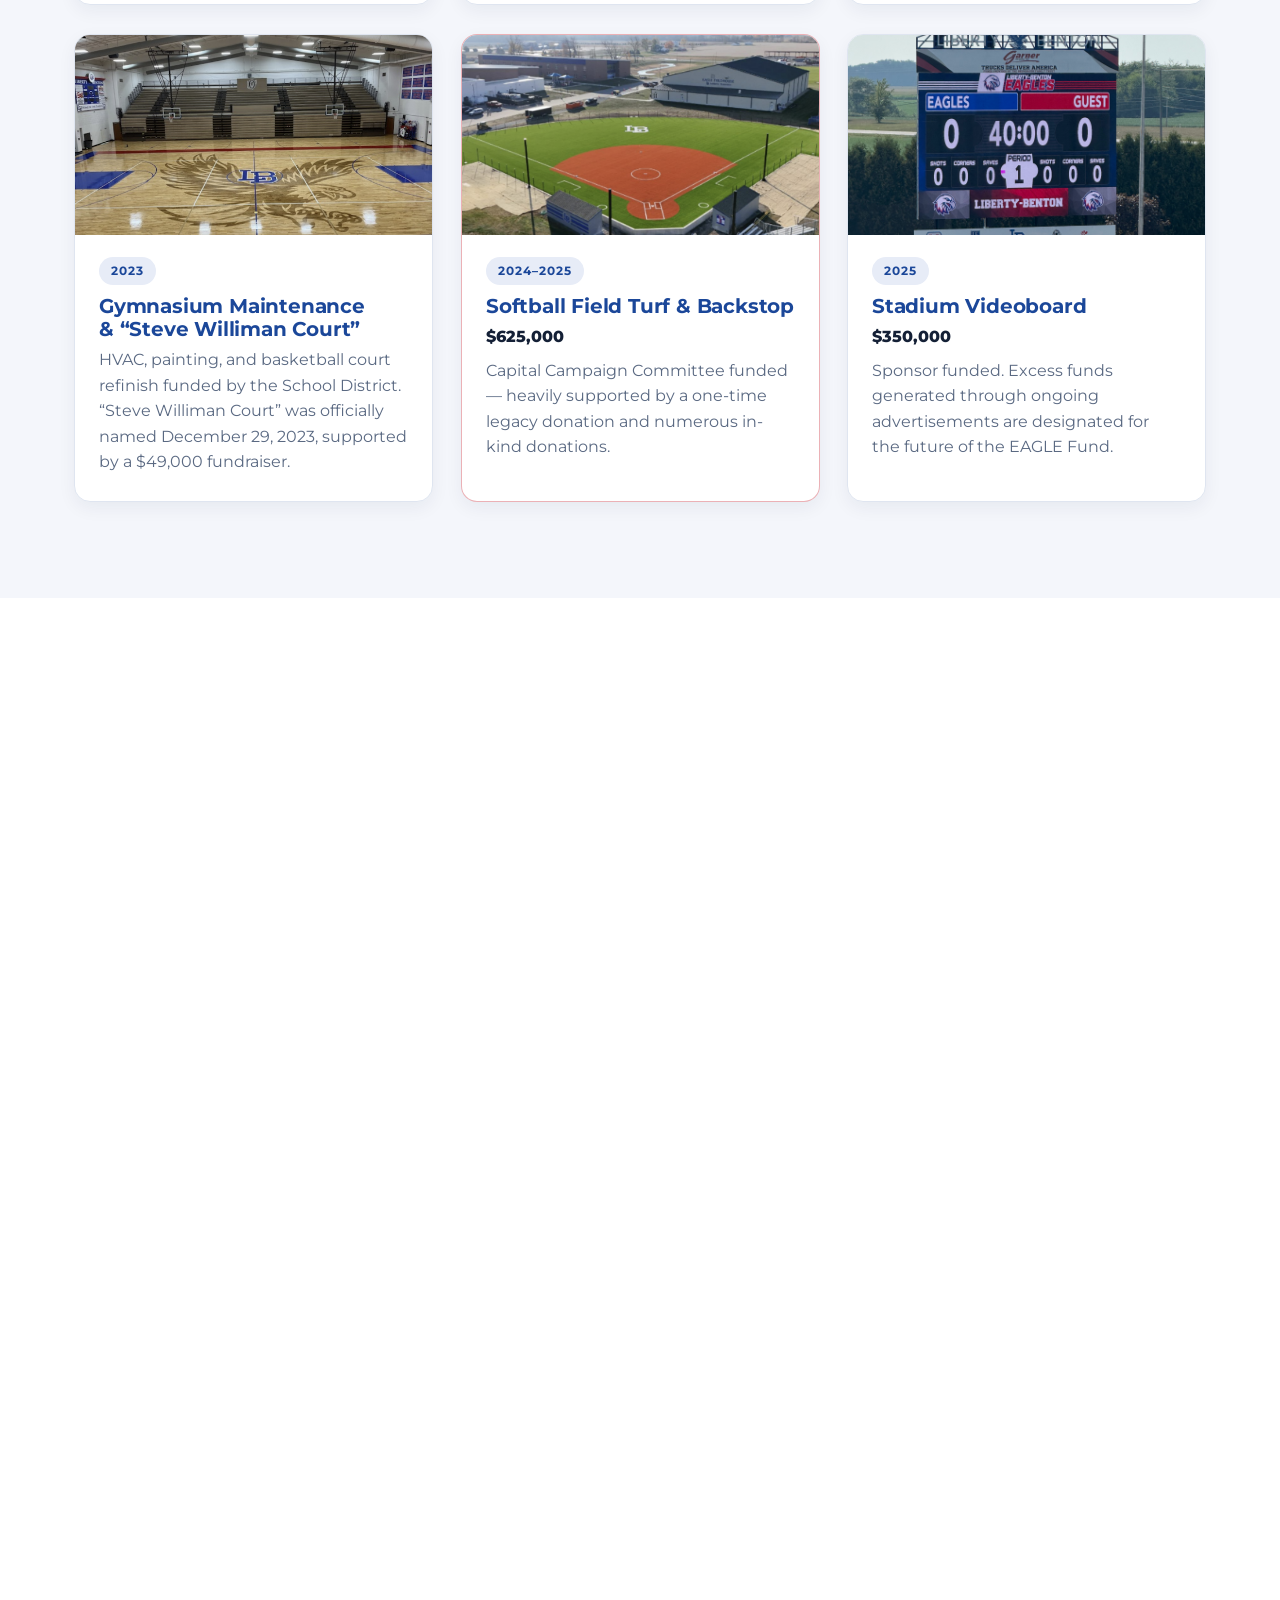
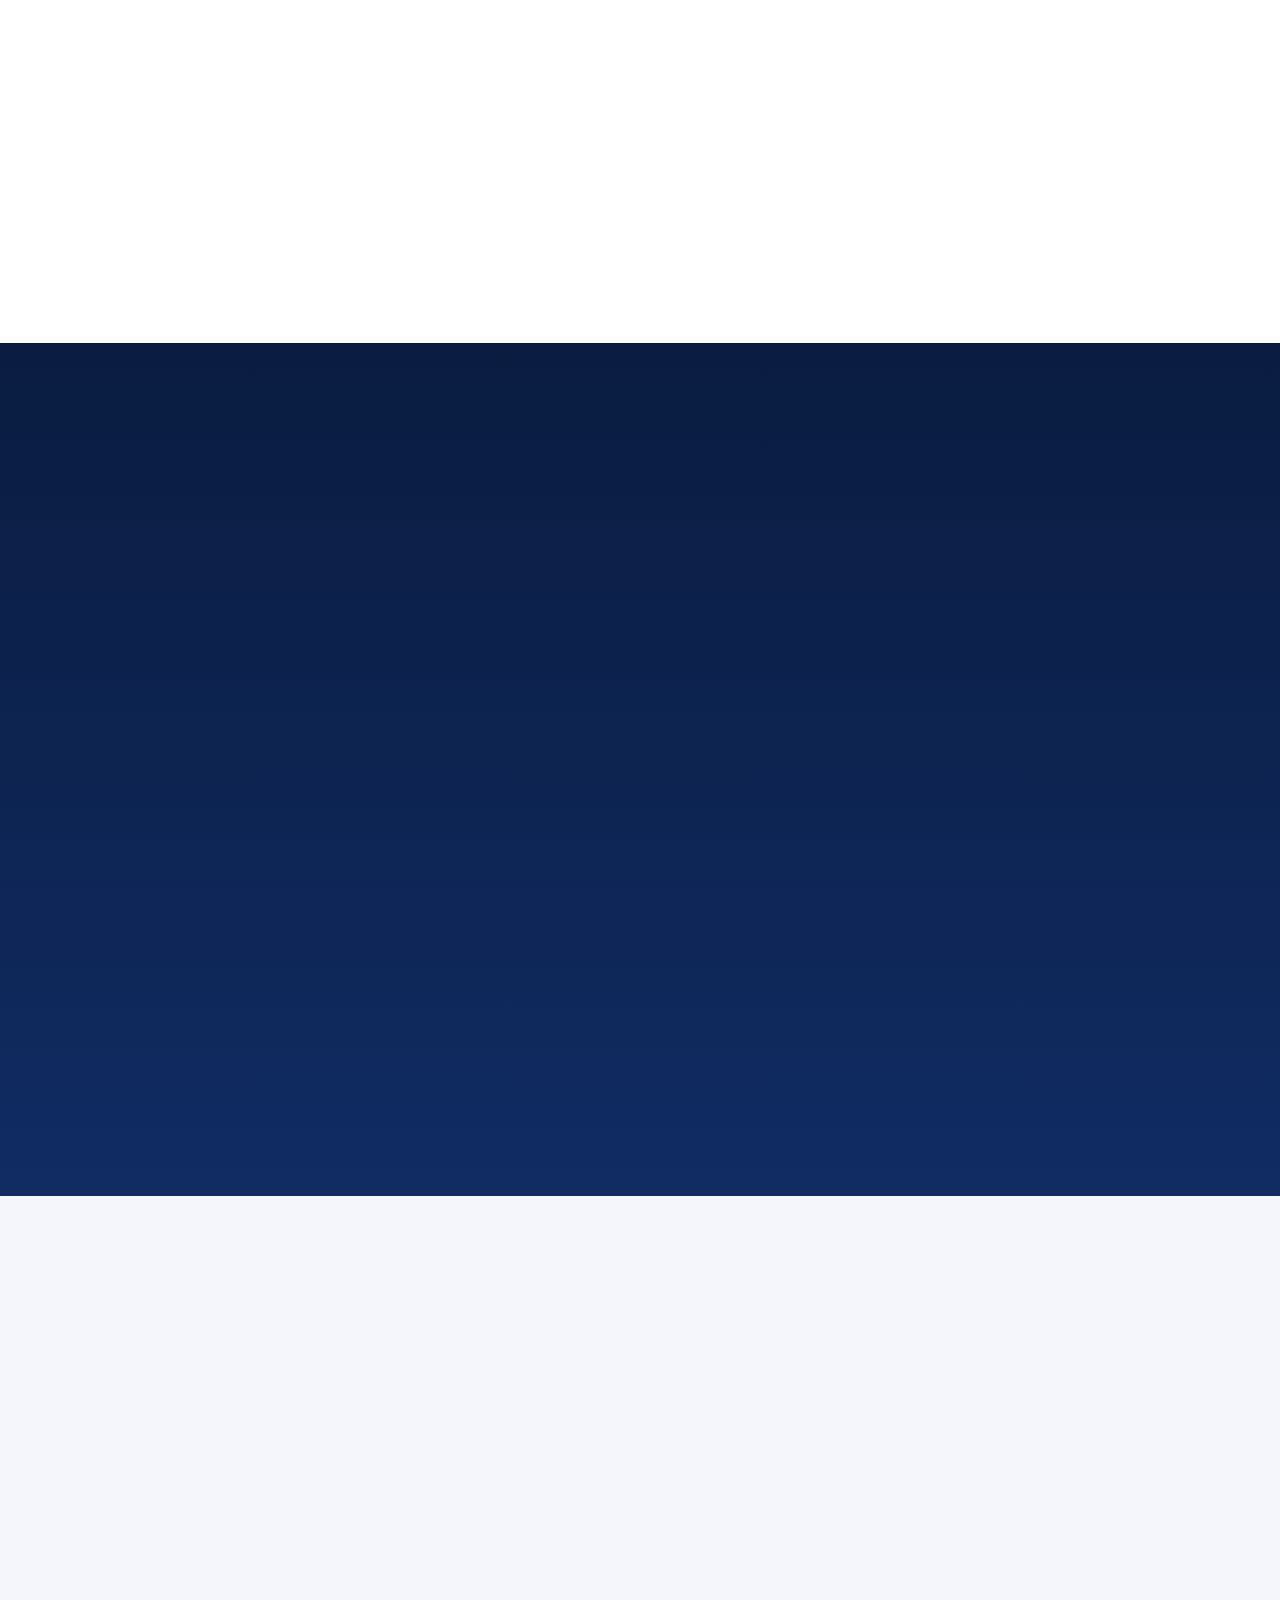
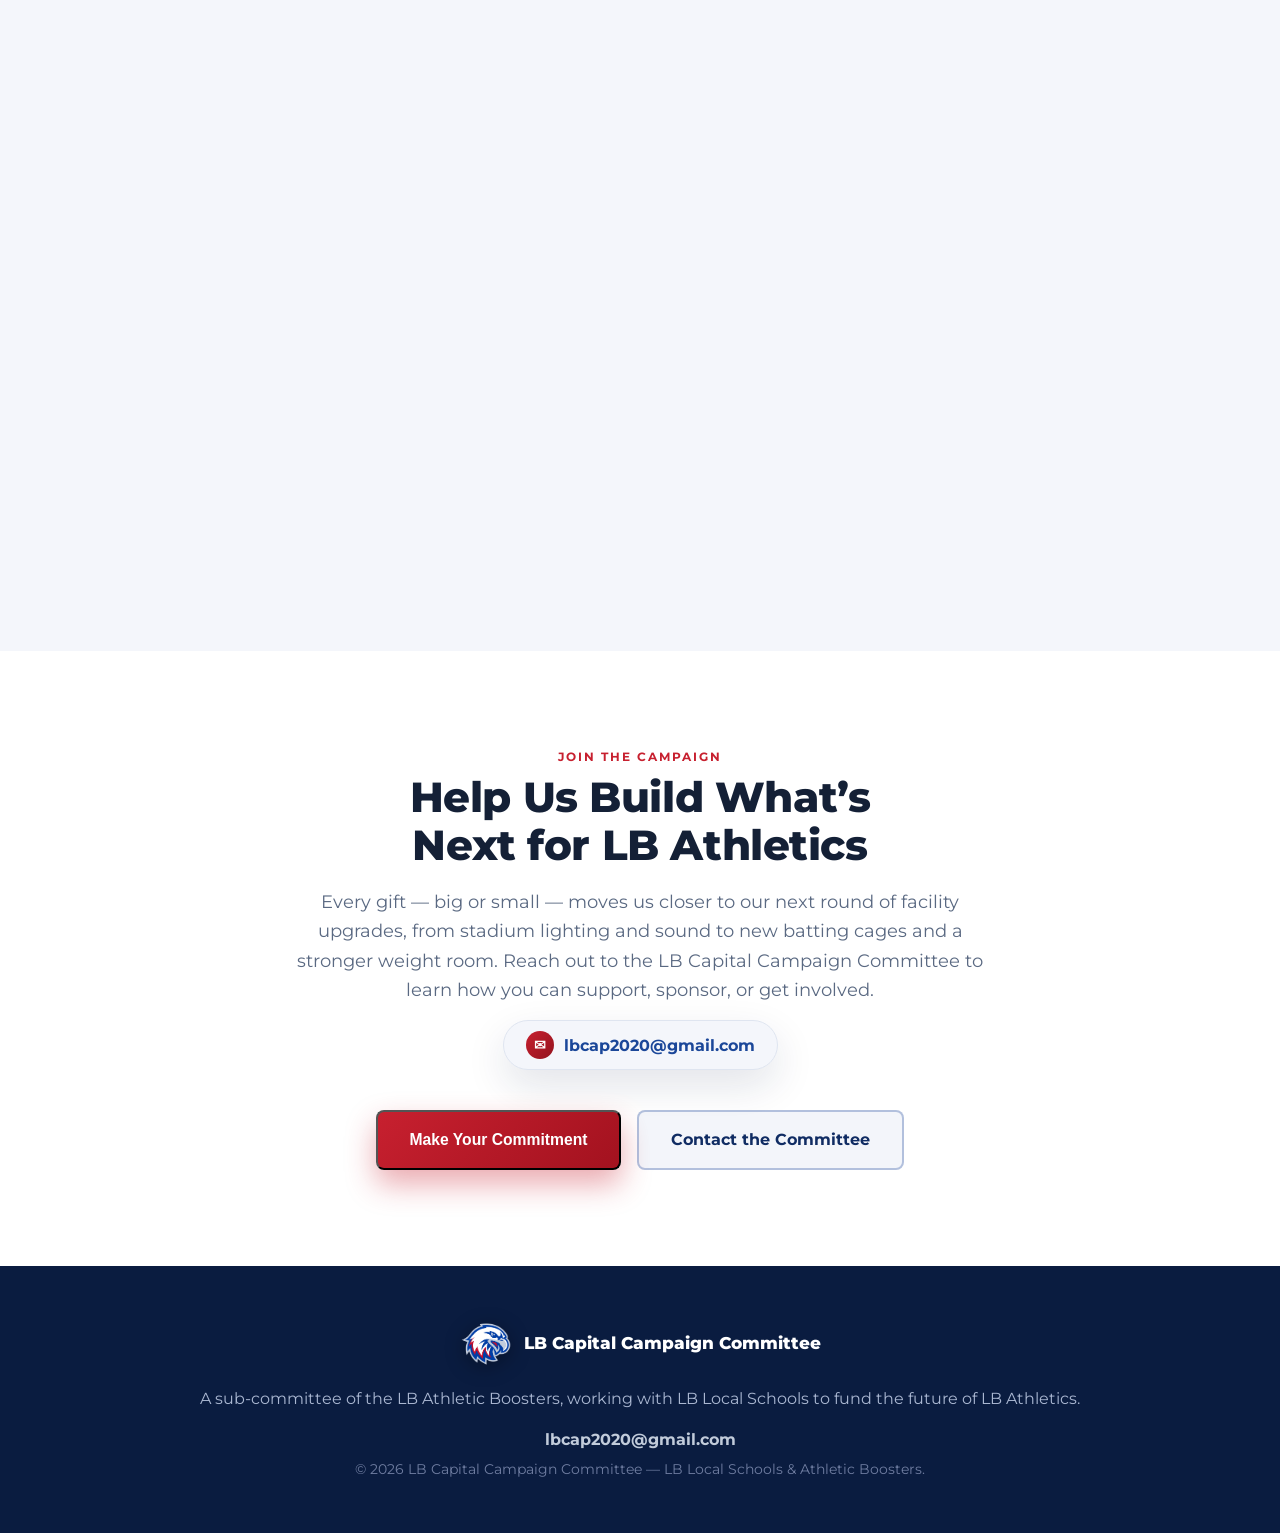
==== commit 1ca65df0: "Progress bar: show $266,000+ (add plus suffix to match goal) Co-Authored-By: Claude Opus 4.8 <norepl" ====
--- a/index.html
+++ b/index.html
@@ -253,7 +253,7 @@
     <div class="campaign-progress" data-reveal data-goal="600000">
       <div class="progress-head">
         <div class="progress-raised">
-          <span class="progress-amount stat-number" data-count-to="266000" data-prefix="$">$266,000</span>
+          <span class="progress-amount stat-number" data-count-to="266000" data-prefix="$" data-suffix="+">$266,000+</span>
           <span class="progress-raised-label">commitments toward Capital Campaign 2026</span>
         </div>
         <div class="progress-goal">
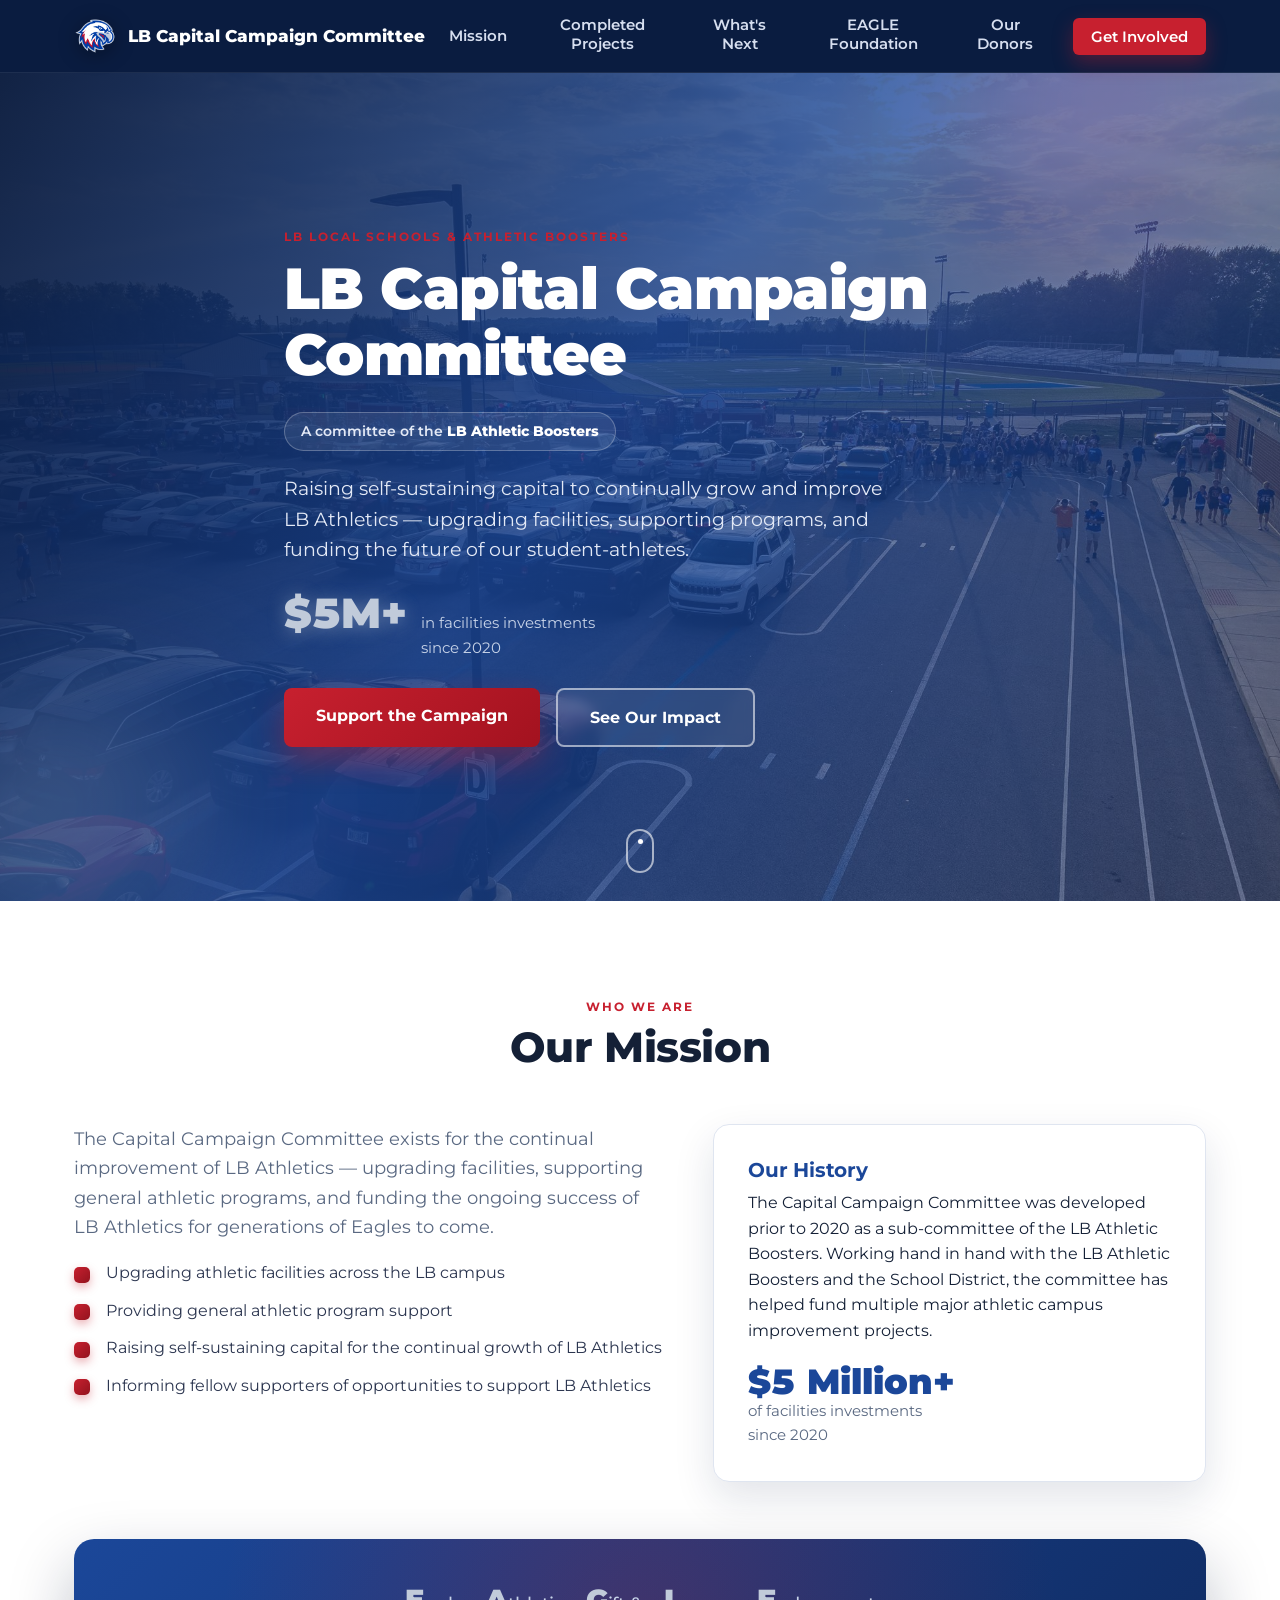
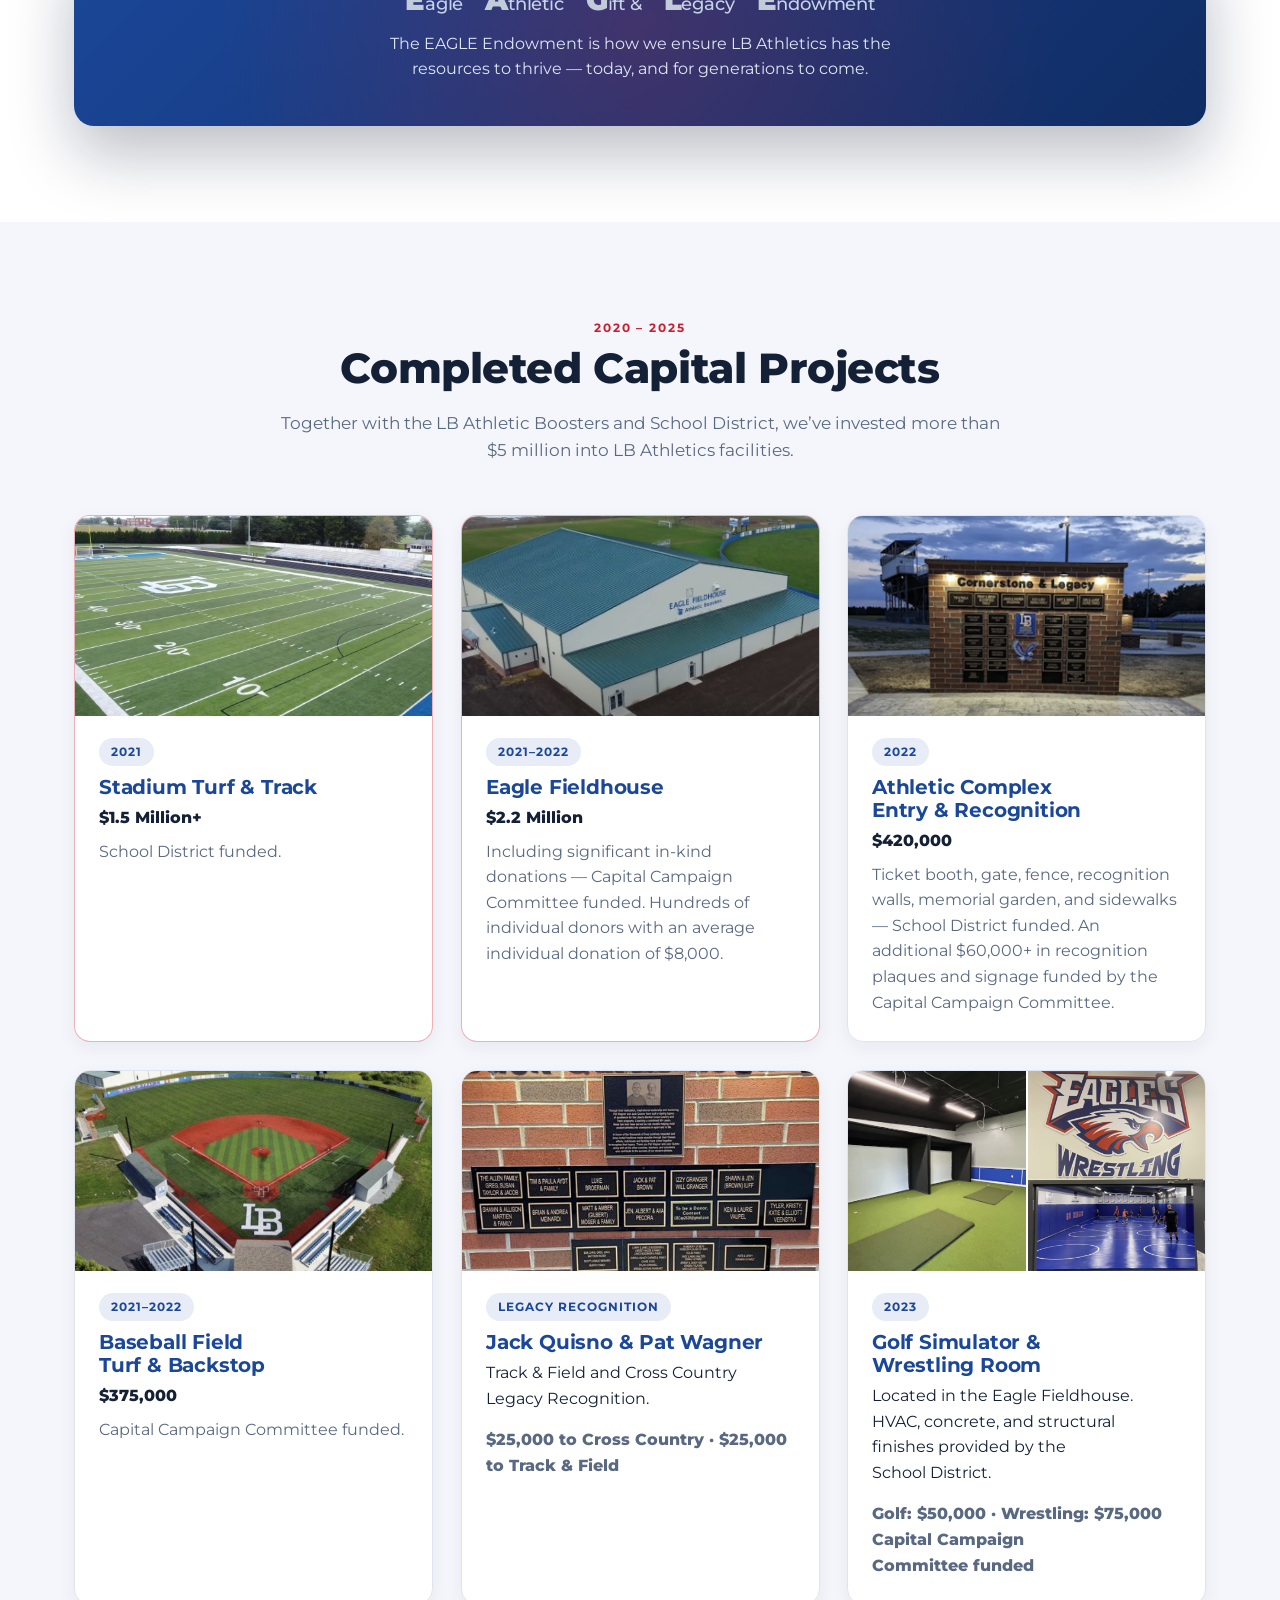
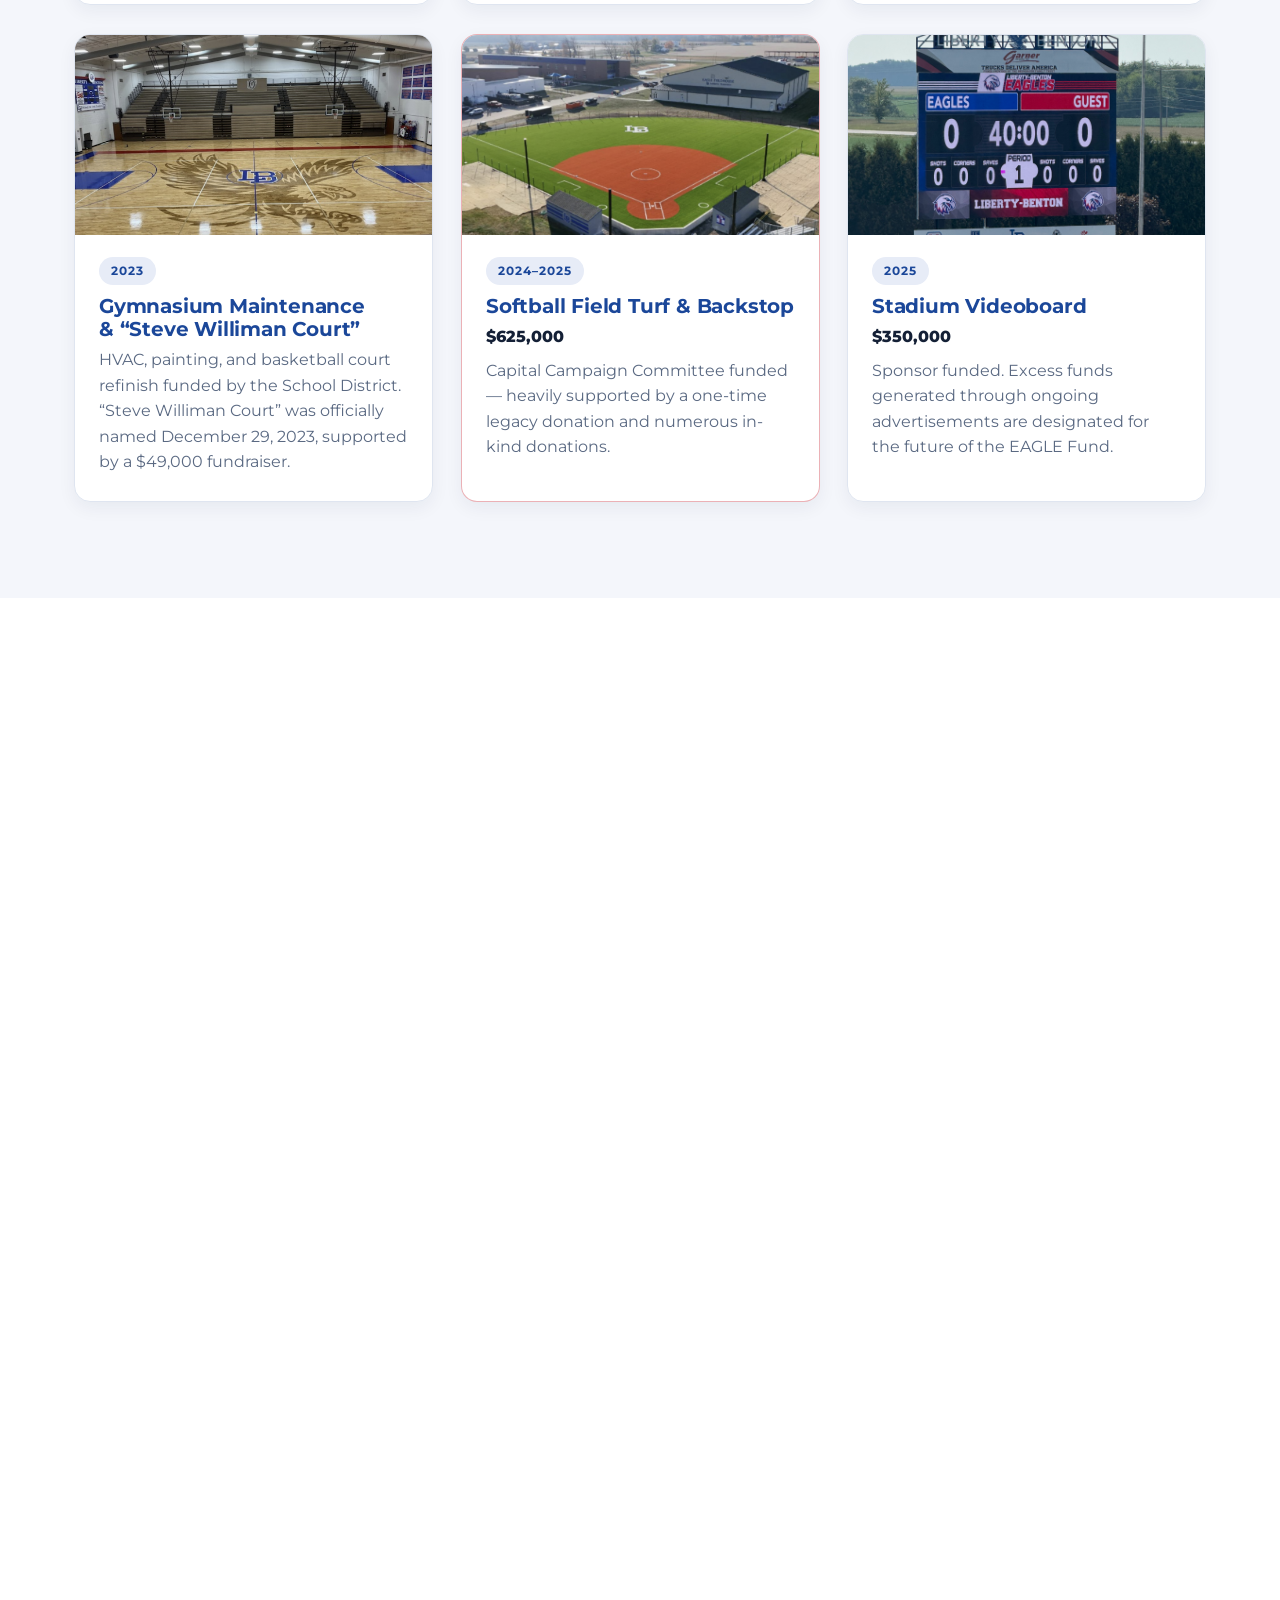
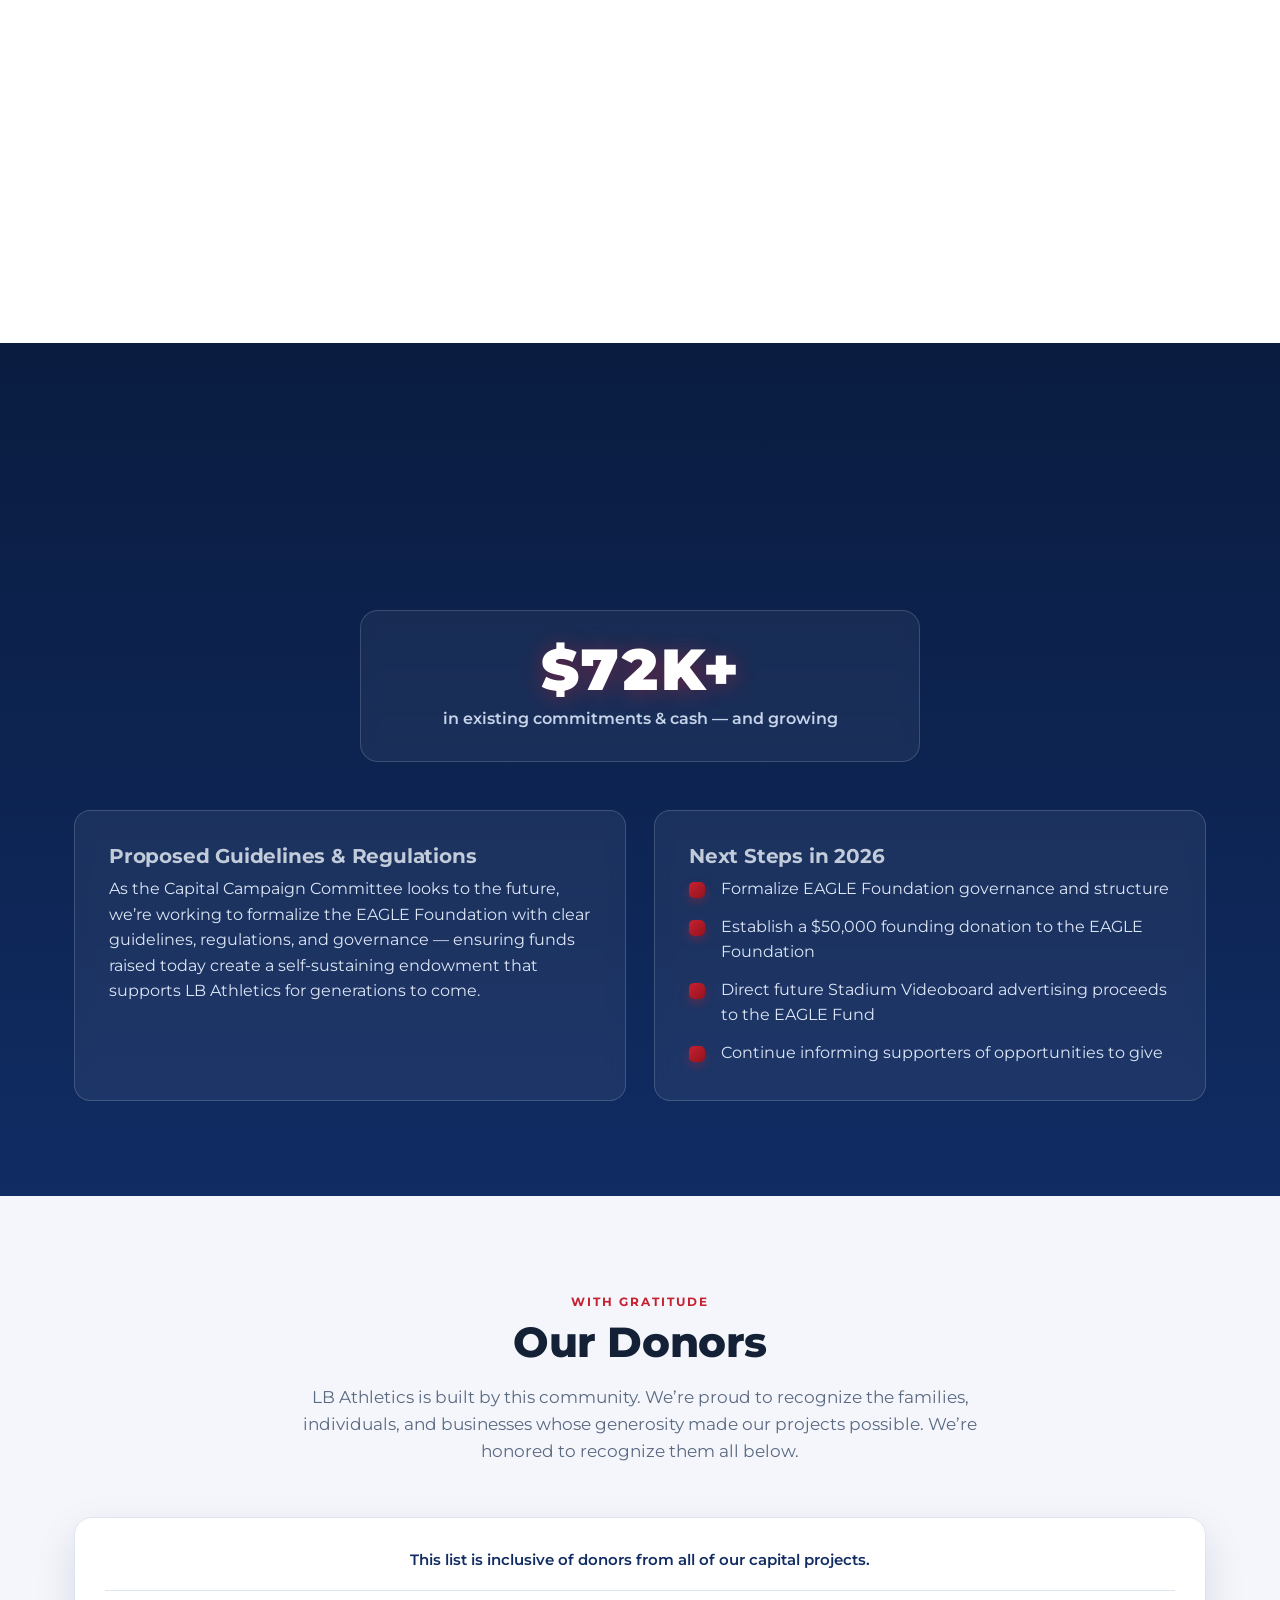
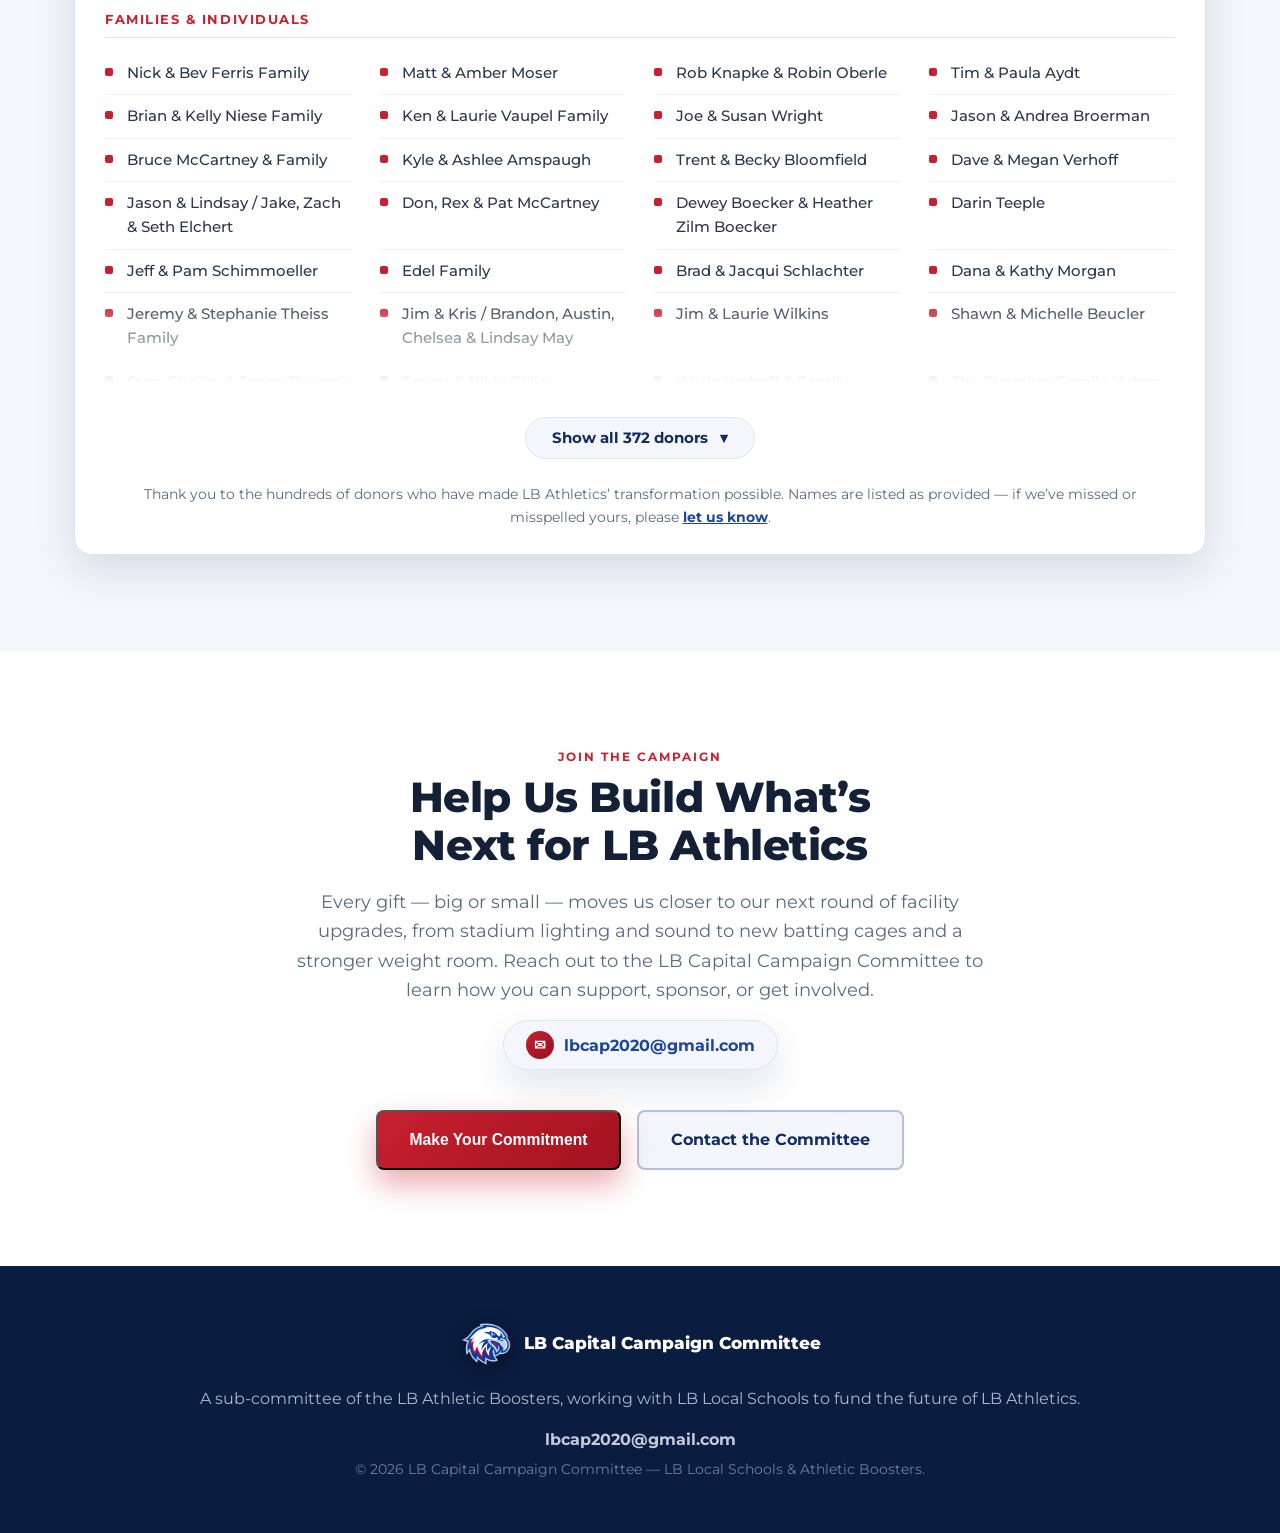
==== commit c81b5b26: "Progress bar: update Capital Campaign 2026 commitments to $307,000+ (~51% of $600K goal) Co-Authored" ====
--- a/index.html
+++ b/index.html
@@ -253,7 +253,7 @@
     <div class="campaign-progress" data-reveal data-goal="600000">
       <div class="progress-head">
         <div class="progress-raised">
-          <span class="progress-amount stat-number" data-count-to="266000" data-prefix="$" data-suffix="+">$266,000+</span>
+          <span class="progress-amount stat-number" data-count-to="307000" data-prefix="$" data-suffix="+">$307,000+</span>
           <span class="progress-raised-label">commitments toward Capital Campaign 2026</span>
         </div>
         <div class="progress-goal">
